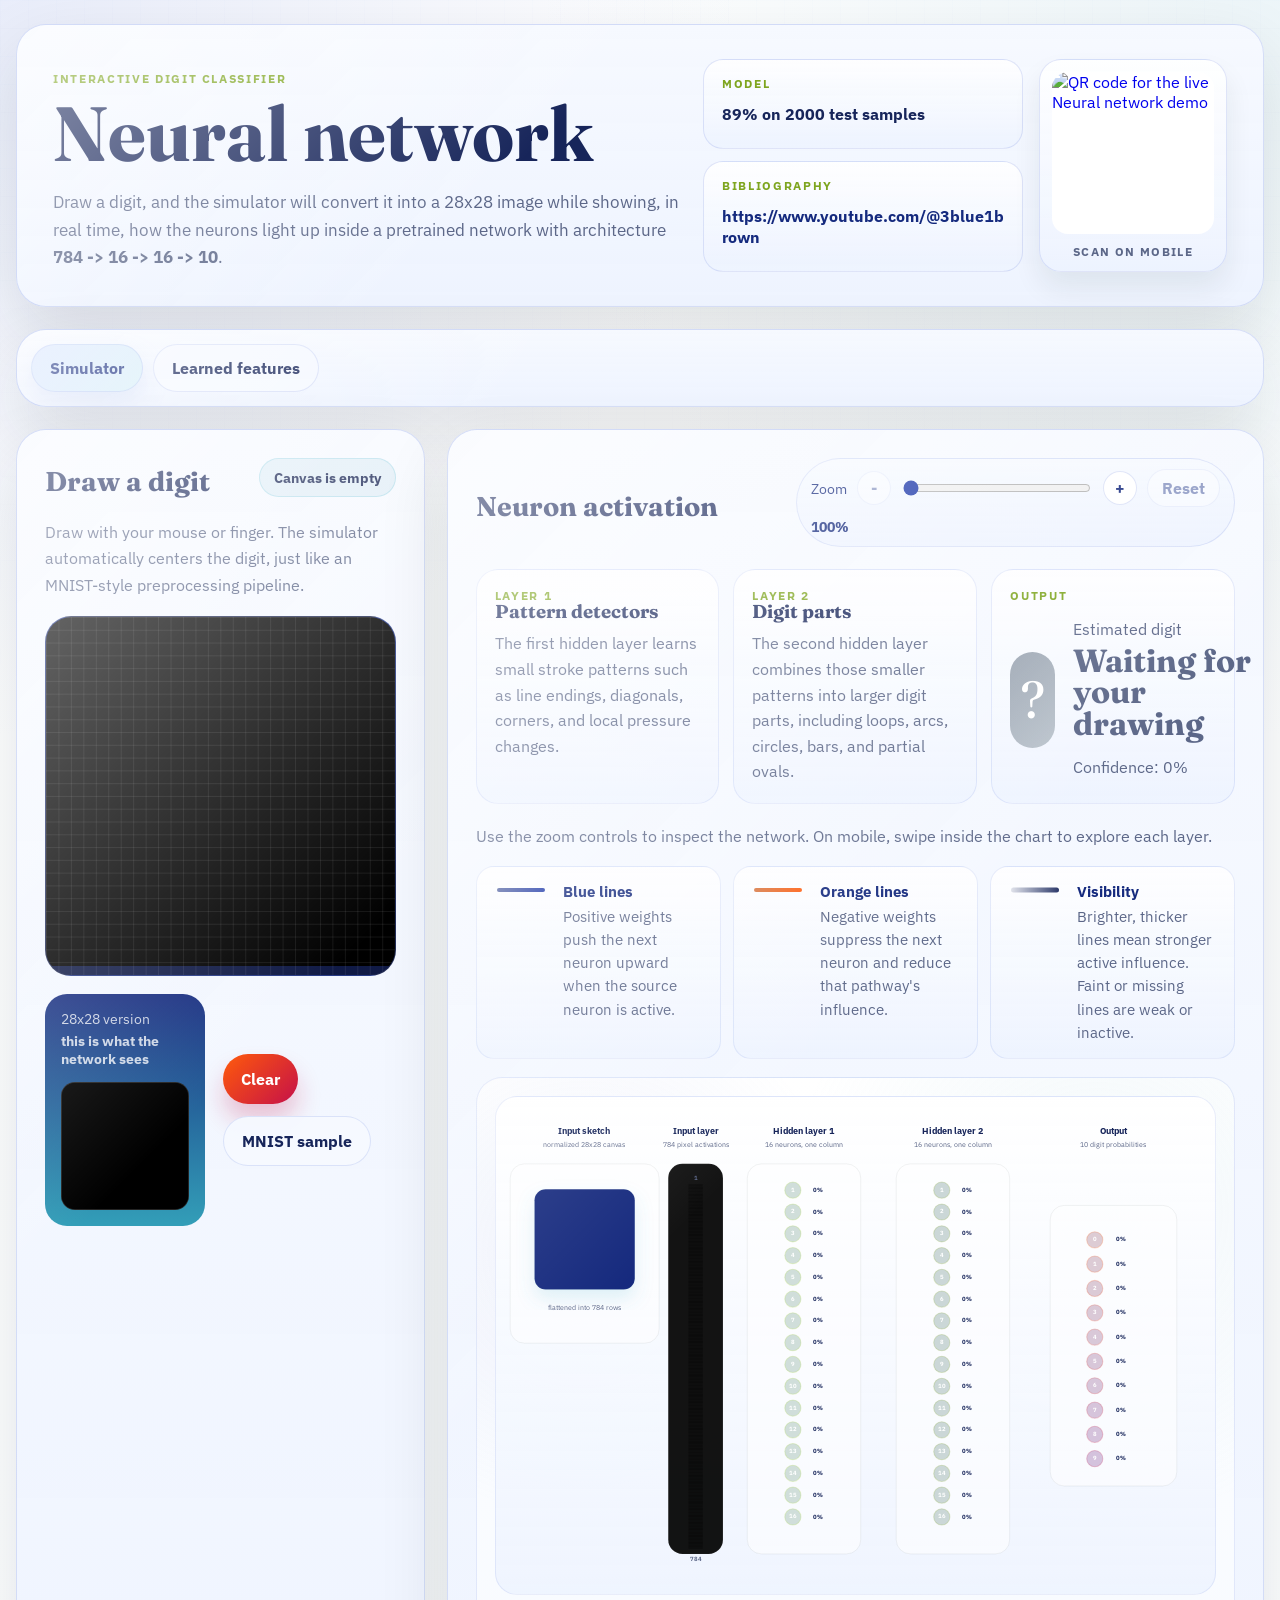
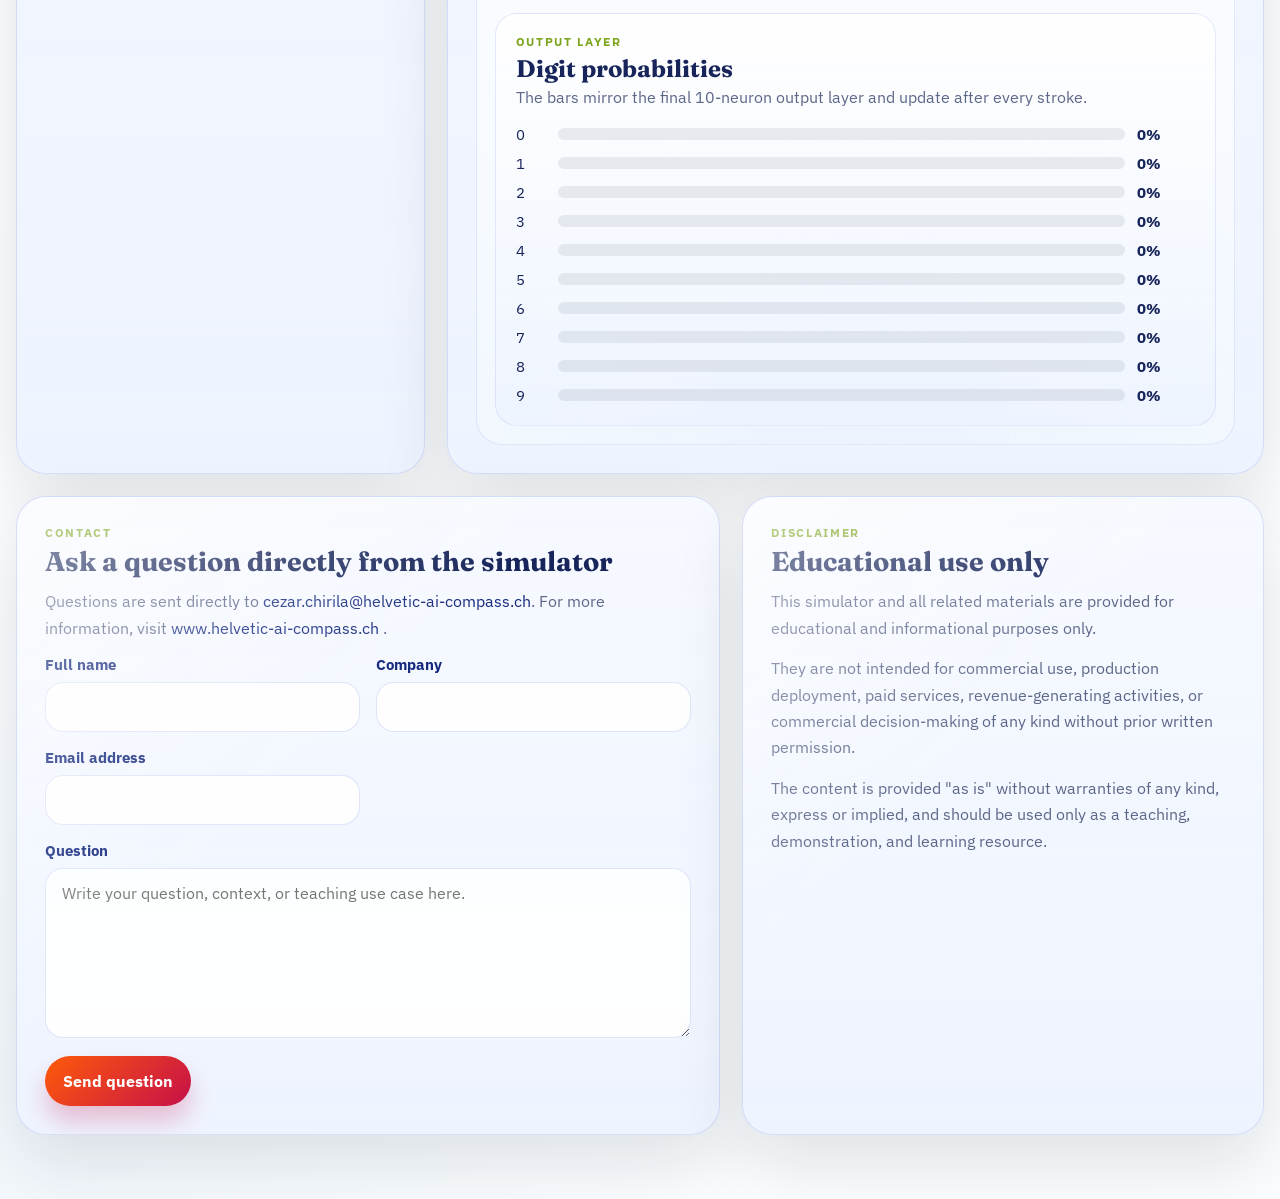
==== index.html @ c45b307b "Add contact form and disclaimer" ====
<!DOCTYPE html>
<html lang="en">
  <head>
    <meta charset="UTF-8" />
    <meta name="viewport" content="width=device-width, initial-scale=1.0" />
    <title>Neural network</title>
    <meta
      name="description"
      content="Interactive simulator for handwritten digit recognition and live neural network activation visualization."
    />
    <script async src="https://www.googletagmanager.com/gtag/js?id=G-RN75RTF8BC"></script>
    <script>
      window.dataLayer = window.dataLayer || [];
      function gtag() {
        dataLayer.push(arguments);
      }
      gtag("js", new Date());
      gtag("config", "G-RN75RTF8BC");
    </script>
    <link rel="preconnect" href="https://fonts.googleapis.com" />
    <link rel="preconnect" href="https://fonts.gstatic.com" crossorigin />
    <link
      href="https://fonts.googleapis.com/css2?family=Fraunces:opsz,wght@9..144,700&family=IBM+Plex+Sans:wght@400;500;600;700&display=swap"
      rel="stylesheet"
    />
    <link rel="stylesheet" href="./styles.css" />
  </head>
  <body>
    <div class="page-shell">
      <header class="hero card">
        <div class="hero-copy">
          <p class="eyebrow">Interactive digit classifier</p>
          <h1>Neural network</h1>
          <p class="hero-text">
            Draw a digit, and the simulator will convert it into a 28x28 image while showing, in real time, how the
            neurons light up inside a pretrained network with architecture <strong>784 -&gt; 16 -&gt; 16 -&gt; 10</strong>.
          </p>
        </div>
        <div class="hero-side">
          <div class="hero-badges">
            <div class="metric-chip">
              <span class="metric-label">Model</span>
              <strong id="model-accuracy">Loading...</strong>
            </div>
            <div class="metric-chip">
              <span class="metric-label">Bibliography</span>
              <strong>
                <a class="metric-link" href="https://www.youtube.com/@3blue1brown" target="_blank" rel="noreferrer">
                  https://www.youtube.com/@3blue1brown
                </a>
              </strong>
            </div>
          </div>
          <a
            class="hero-qr"
            href="https://cezar-constantin.github.io/neural_network/"
            target="_blank"
            rel="noreferrer"
            aria-label="Open the live demo"
          >
            <img
              src="https://api.qrserver.com/v1/create-qr-code/?size=360x360&data=https%3A%2F%2Fcezar-constantin.github.io%2Fneural_network%2F"
              alt="QR code for the live Neural network demo"
            />
            <span>Scan on mobile</span>
          </a>
        </div>
      </header>

      <section class="tabs card" aria-label="Content tabs">
        <div class="tab-list" role="tablist">
          <button
            class="tab-button is-active"
            id="tab-button-experience"
            type="button"
            role="tab"
            aria-selected="true"
            aria-controls="tab-panel-experience"
            data-tab-target="experience"
          >
            Simulator
          </button>
          <button
            class="tab-button"
            id="tab-button-features"
            type="button"
            role="tab"
            aria-selected="false"
            aria-controls="tab-panel-features"
            data-tab-target="features"
          >
            Learned features
          </button>
        </div>
      </section>

      <section
        class="tab-panel is-active"
        id="tab-panel-experience"
        role="tabpanel"
        aria-labelledby="tab-button-experience"
        data-tab-panel="experience"
      >
        <main class="dashboard">
          <section class="card draw-panel">
            <div class="section-heading">
              <h2>Draw a digit</h2>
              <span class="status-pill" id="input-status">Live prediction</span>
            </div>

            <p class="helper-copy">
              Draw with your mouse or finger. The simulator automatically centers the digit, just like an MNIST-style
              preprocessing pipeline.
            </p>

            <div class="draw-stage">
              <div class="canvas-frame">
                <canvas id="draw-canvas" width="560" height="560" aria-label="Drawing area"></canvas>
                <div class="pixel-grid" aria-hidden="true"></div>
              </div>
              <div class="draw-side">
                <div class="mini-preview">
                  <div class="preview-label">
                    <span>28x28 version</span>
                    <strong>this is what the network sees</strong>
                  </div>
                  <canvas id="normalized-canvas" width="28" height="28" aria-label="Normalized 28x28 input"></canvas>
                </div>
                <div class="controls">
                  <button class="primary-button" id="clear-button" type="button">Clear</button>
                  <button class="secondary-button" id="sample-button" type="button">MNIST sample</button>
                </div>
              </div>
            </div>
          </section>

          <section class="card network-panel">
            <div class="section-heading">
              <h2>Neuron activation</h2>
              <div class="network-toolbar" aria-label="Chart zoom controls">
                <span class="zoom-label">Zoom</span>
                <button class="zoom-button" id="zoom-out-button" type="button" aria-label="Zoom out">-</button>
                <input
                  class="zoom-range"
                  id="zoom-range"
                  type="range"
                  min="100"
                  max="240"
                  step="10"
                  value="100"
                  aria-label="Neuron activation zoom"
                />
                <button class="zoom-button" id="zoom-in-button" type="button" aria-label="Zoom in">+</button>
                <button class="zoom-reset-button" id="zoom-reset-button" type="button">Reset</button>
                <strong class="zoom-value" id="zoom-value">100%</strong>
              </div>
            </div>

            <div class="explain-grid">
              <article class="explain-card">
                <p class="card-kicker">Layer 1</p>
                <h3>Pattern detectors</h3>
                <p>
                  The first hidden layer learns small stroke patterns such as line endings, diagonals, corners, and
                  local pressure changes.
                </p>
              </article>
              <article class="explain-card">
                <p class="card-kicker">Layer 2</p>
                <h3>Digit parts</h3>
                <p>
                  The second hidden layer combines those smaller patterns into larger digit parts, including loops,
                  arcs, circles, bars, and partial ovals.
                </p>
              </article>
              <article class="explain-card output-summary-card empty-state" id="output-summary-card">
                <p class="card-kicker">Output</p>
                <div class="prediction-header">
                  <div class="prediction-digit" id="prediction-digit">?</div>
                  <div class="prediction-copy">
                    <p class="confidence-line">Estimated digit</p>
                    <h3 id="prediction-label">Waiting for your drawing</h3>
                    <p class="confidence-line" id="prediction-confidence">Confidence: 0%</p>
                  </div>
                </div>
              </article>
            </div>

            <p class="network-hint">
              Use the zoom controls to inspect the network. On mobile, swipe inside the chart to explore each layer.
            </p>

            <section class="connection-legend" aria-label="Connection line explanation">
              <article class="connection-legend-item">
                <span class="connection-line-swatch is-positive" aria-hidden="true"></span>
                <div class="connection-legend-copy">
                  <strong>Blue lines</strong>
                  <p>Positive weights push the next neuron upward when the source neuron is active.</p>
                </div>
              </article>
              <article class="connection-legend-item">
                <span class="connection-line-swatch is-negative" aria-hidden="true"></span>
                <div class="connection-legend-copy">
                  <strong>Orange lines</strong>
                  <p>Negative weights suppress the next neuron and reduce that pathway&apos;s influence.</p>
                </div>
              </article>
              <article class="connection-legend-item">
                <span class="connection-line-swatch is-visibility" aria-hidden="true"></span>
                <div class="connection-legend-copy">
                  <strong>Visibility</strong>
                  <p>Brighter, thicker lines mean stronger active influence. Faint or missing lines are weak or inactive.</p>
                </div>
              </article>
            </section>

            <div class="network-shell">
              <div class="network-display">
                <div class="network-visual-frame" id="network-visual-frame">
                  <svg id="network-svg" viewBox="0 0 1420 980" role="img" aria-label="Neural network visualization"></svg>
                </div>
                <section class="visual-output-bars" aria-label="Output probabilities">
                  <p class="card-kicker">Output layer</p>
                  <h3>Digit probabilities</h3>
                  <p class="confidence-line">
                    The bars mirror the final 10-neuron output layer and update after every stroke.
                  </p>
                  <div class="probability-bars" id="probability-bars" aria-live="polite"></div>
                </section>
              </div>
            </div>
          </section>
        </main>
      </section>

      <section
        class="tab-panel"
        id="tab-panel-features"
        role="tabpanel"
        aria-labelledby="tab-button-features"
        data-tab-panel="features"
        hidden
      >
        <section class="card feature-overview">
          <div class="section-heading">
            <div>
              <p class="section-kicker">Feature maps</p>
              <h2>How the colors are defined</h2>
            </div>
          </div>
          <p class="feature-overview-copy">
            Each thumbnail is a weight map. Bright green in Layer 1 and deeper green in Layer 2 indicate strong
            positive weights. Orange indicates strong negative weights. Black regions are close to zero, meaning that
            pixel contributes only weakly to that learned feature.
          </p>
          <div class="legend-grid">
            <div class="legend-item">
              <span class="legend-swatch legend-layer-1"></span>
              <span>Layer 1 positive weights use bright green.</span>
            </div>
            <div class="legend-item">
              <span class="legend-swatch legend-layer-2"></span>
              <span>Layer 2 positive weights use deeper green.</span>
            </div>
            <div class="legend-item">
              <span class="legend-swatch legend-negative"></span>
              <span>Negative weights are shown in orange.</span>
            </div>
            <div class="legend-item">
              <span class="legend-swatch legend-neutral"></span>
              <span>Black areas are near zero and contribute little.</span>
            </div>
          </div>
        </section>

        <section class="feature-sections">
          <section class="card feature-panel">
            <div class="section-heading">
              <div>
                <p class="section-kicker">4. Learned features</p>
                <h2>Layer 1: strokes and patterns</h2>
              </div>
            </div>
            <div class="feature-grid" id="feature-grid-layer-1"></div>
          </section>

          <section class="card feature-panel">
            <div class="section-heading">
              <div>
                <p class="section-kicker">5. Learned features</p>
                <h2>Layer 2: digit parts</h2>
              </div>
            </div>
            <div class="feature-grid" id="feature-grid-layer-2"></div>
          </section>
        </section>
      </section>

      <section class="footer-grid">
        <section class="card contact-panel">
          <div class="section-heading section-heading-compact">
            <div>
              <p class="section-kicker">Contact</p>
              <h2>Ask a question directly from the simulator</h2>
            </div>
          </div>
          <p class="contact-intro">
            Questions are sent directly to
            <a class="metric-link" href="mailto:cezar.chirila@helvetic-ai-compass.ch">cezar.chirila@helvetic-ai-compass.ch</a>.
            For more information, visit
            <a class="metric-link" href="https://www.helvetic-ai-compass.ch/" target="_blank" rel="noreferrer">
              www.helvetic-ai-compass.ch
            </a>.
          </p>
          <form class="contact-form" id="contact-form">
            <div class="form-grid">
              <label class="form-field">
                <span>Full name</span>
                <input class="text-input" id="contact-name" name="Full name" type="text" autocomplete="name" required />
              </label>
              <label class="form-field">
                <span>Company</span>
                <input class="text-input" id="contact-company" name="Company" type="text" autocomplete="organization" />
              </label>
              <label class="form-field">
                <span>Email address</span>
                <input
                  class="text-input"
                  id="contact-email"
                  name="Email address"
                  type="email"
                  autocomplete="email"
                  required
                />
              </label>
              <label class="form-field form-field-wide">
                <span>Question</span>
                <textarea
                  class="text-area"
                  id="contact-question"
                  name="Question"
                  rows="6"
                  placeholder="Write your question, context, or teaching use case here."
                  required
                ></textarea>
              </label>
            </div>
            <input class="visually-hidden-input" type="text" name="_honey" tabindex="-1" autocomplete="off" />
            <div class="contact-actions">
              <button class="primary-button" id="contact-submit-button" type="submit">Send question</button>
              <p class="contact-status" id="contact-status" aria-live="polite"></p>
            </div>
          </form>
        </section>

        <section class="card disclaimer-panel">
          <div class="section-heading section-heading-compact">
            <div>
              <p class="section-kicker">Disclaimer</p>
              <h2>Educational use only</h2>
            </div>
          </div>
          <div class="disclaimer-copy">
            <p>
              This simulator and all related materials are provided for educational and informational purposes only.
            </p>
            <p>
              They are not intended for commercial use, production deployment, paid services, revenue-generating
              activities, or commercial decision-making of any kind without prior written permission.
            </p>
            <p>
              The content is provided &quot;as is&quot; without warranties of any kind, express or implied, and should be
              used only as a teaching, demonstration, and learning resource.
            </p>
          </div>
        </section>
      </section>
    </div>

    <script type="module" src="./app.js"></script>
  </body>
</html>
---- styles.css ----
:root {
  --paper: #ffffff;
  --ink: #17255a;
  --muted: #5c6788;
  --coal: #121f4f;
  --line: rgba(23, 37, 90, 0.12);
  --blue: #1a35a8;
  --blue-deep: #152a7e;
  --cyan: #4fb9d1;
  --cyan-deep: #2f9db7;
  --blue-soft: #edf3ff;
  --blue-soft-2: #f6f9ff;
  --cyan-soft: #eef8fb;
  --card-border: rgba(163, 180, 235, 0.38);
  --lime: #a5d632;
  --lime-deep: #7ea51f;
  --yellow: #ffc84d;
  --yellow-deep: #f2aa00;
  --orange: #ff5a0a;
  --orange-deep: #c94700;
  --magenta: #c51049;
  --magenta-deep: #990f3c;
  --shadow: 0 28px 70px rgba(15, 32, 43, 0.12);
  --radius-xl: 30px;
  --radius-lg: 22px;
  --transition: 180ms ease;
}

* {
  box-sizing: border-box;
}

html {
  color-scheme: light;
}

body {
  margin: 0;
  min-height: 100vh;
  font-family: "IBM Plex Sans", sans-serif;
  color: var(--ink);
  background:
    radial-gradient(circle at top left, rgba(163, 180, 235, 0.24), transparent 24%),
    radial-gradient(circle at top right, rgba(189, 220, 232, 0.28), transparent 24%),
    radial-gradient(circle at bottom left, rgba(215, 231, 247, 0.22), transparent 22%),
    linear-gradient(180deg, #ffffff 0%, #fbfdff 100%);
}

body::before {
  content: "";
  position: fixed;
  inset: 0;
  pointer-events: none;
  background-image:
    linear-gradient(rgba(193, 210, 244, 0.2) 1px, transparent 1px),
    linear-gradient(90deg, rgba(193, 210, 244, 0.2) 1px, transparent 1px);
  background-size: 28px 28px;
  mask-image: linear-gradient(180deg, rgba(0, 0, 0, 0.18), transparent 78%);
}

.page-shell {
  width: min(1560px, calc(100vw - 32px));
  margin: 24px auto 64px;
  display: grid;
  gap: 22px;
}

.card {
  position: relative;
  background: linear-gradient(180deg, rgba(246, 249, 255, 0.98), rgba(237, 243, 255, 0.94));
  border: 1px solid var(--card-border);
  border-radius: var(--radius-xl);
  box-shadow: var(--shadow);
  backdrop-filter: blur(14px);
  overflow: hidden;
}

.card::after {
  content: "";
  position: absolute;
  inset: 0;
  pointer-events: none;
  border-radius: inherit;
  background: linear-gradient(135deg, rgba(255, 255, 255, 0.52), transparent 42%);
}

.hero {
  padding: 34px 36px;
  display: flex;
  gap: 24px;
  justify-content: space-between;
  align-items: flex-end;
}

.hero-copy {
  max-width: 850px;
}

.hero-side {
  display: flex;
  gap: 16px;
  align-items: stretch;
}

.eyebrow,
.section-kicker,
.card-kicker,
.metric-label {
  margin: 0;
  text-transform: uppercase;
  letter-spacing: 0.14em;
  font-size: 0.74rem;
  font-weight: 700;
  color: var(--lime-deep);
}

.hero h1,
.section-heading h2,
.prediction-copy h3,
.explain-card h3 {
  margin: 0;
  font-family: "Fraunces", serif;
  line-height: 0.98;
}

.hero h1 {
  margin-top: 10px;
  font-size: clamp(3.4rem, 6vw, 6.4rem);
}

.hero-text {
  margin: 18px 0 0;
  max-width: 760px;
  font-size: 1.05rem;
  line-height: 1.65;
  color: var(--muted);
}

.hero-badges {
  min-width: 320px;
  display: grid;
  gap: 12px;
}

.hero-qr {
  flex: 0 0 188px;
  width: 188px;
  padding: 12px;
  border-radius: 22px;
  background: linear-gradient(180deg, rgba(255, 255, 255, 0.94), rgba(237, 243, 255, 0.9));
  border: 1px solid rgba(163, 180, 235, 0.34);
  display: grid;
  gap: 10px;
  align-content: start;
  text-decoration: none;
  box-shadow: 0 16px 28px rgba(15, 32, 43, 0.08);
}

.hero-qr img {
  display: block;
  width: 100%;
  aspect-ratio: 1;
  object-fit: contain;
  border-radius: 16px;
  background: white;
}

.hero-qr span {
  text-align: center;
  text-transform: uppercase;
  letter-spacing: 0.12em;
  font-size: 0.72rem;
  font-weight: 700;
  color: var(--muted);
}

.metric-chip {
  padding: 16px 18px;
  border-radius: 20px;
  background: linear-gradient(180deg, rgba(255, 255, 255, 0.9), rgba(237, 243, 255, 0.86));
  border: 1px solid rgba(163, 180, 235, 0.34);
  display: grid;
  gap: 4px;
}

.metric-chip strong {
  font-size: 1.02rem;
}

.metric-link {
  color: var(--blue-deep);
  text-decoration: none;
  overflow-wrap: anywhere;
}

.metric-link:hover {
  text-decoration: underline;
}

.tabs {
  padding: 14px;
}

.tab-list {
  display: flex;
  gap: 10px;
  flex-wrap: wrap;
}

.tab-button {
  display: inline-flex;
  align-items: center;
  justify-content: center;
  appearance: none;
  border: 1px solid rgba(163, 180, 235, 0.34);
  background: rgba(246, 249, 255, 0.92);
  color: var(--ink);
  border-radius: 999px;
  padding: 12px 18px;
  min-height: 48px;
  font: inherit;
  font-weight: 700;
  cursor: pointer;
  transition:
    transform var(--transition),
    border-color var(--transition),
    background var(--transition),
    box-shadow var(--transition);
}

.tab-button:hover {
  transform: translateY(-1px);
}

.tab-button.is-active {
  background: linear-gradient(135deg, #d7e4ff, #d9f0f8);
  color: var(--blue-deep);
  border-color: rgba(163, 180, 235, 0.42);
  box-shadow: 0 12px 24px rgba(163, 180, 235, 0.28);
}

.tab-panel {
  display: grid;
  gap: 22px;
}

.tab-panel[hidden] {
  display: none;
}

.dashboard {
  display: grid;
  grid-template-columns: minmax(340px, 1fr) minmax(0, 2fr);
  gap: 22px;
  align-items: stretch;
}

.draw-panel,
.network-panel,
.feature-panel,
.feature-overview {
  padding: 28px;
}

.draw-panel,
.network-panel {
  display: flex;
  flex-direction: column;
  height: 100%;
}

.section-heading {
  display: flex;
  justify-content: space-between;
  align-items: center;
  gap: 16px;
  margin-bottom: 22px;
}

.section-heading h2 {
  margin-top: 8px;
  font-size: clamp(1.7rem, 2vw, 2.4rem);
}

.status-pill {
  padding: 9px 14px;
  border-radius: 999px;
  font-size: 0.9rem;
  font-weight: 700;
  color: var(--coal);
  background: rgba(189, 220, 232, 0.36);
  border: 1px solid rgba(79, 185, 209, 0.28);
}

.helper-copy {
  margin: 0 0 18px;
  color: var(--muted);
  line-height: 1.65;
}

.draw-stage {
  display: grid;
  gap: 18px;
  flex: 1;
  align-content: start;
}

.canvas-frame {
  position: relative;
  border-radius: 26px;
  overflow: hidden;
  background: linear-gradient(180deg, var(--blue-deep) 0%, #101a45 100%);
  min-height: 360px;
  border: 1px solid rgba(255, 255, 255, 0.08);
}

#draw-canvas {
  display: block;
  width: 100%;
  height: auto;
  aspect-ratio: 1;
  touch-action: none;
  cursor: crosshair;
}

.pixel-grid {
  position: absolute;
  inset: 0;
  pointer-events: none;
  background-image:
    linear-gradient(rgba(255, 255, 255, 0.08) 1px, transparent 1px),
    linear-gradient(90deg, rgba(255, 255, 255, 0.08) 1px, transparent 1px);
  background-size: calc(100% / 28) calc(100% / 28);
  mix-blend-mode: screen;
}

.draw-side {
  display: grid;
  grid-template-columns: minmax(120px, 160px) 1fr;
  gap: 18px;
  align-items: center;
}

.mini-preview {
  padding: 16px;
  border-radius: 22px;
  background: linear-gradient(180deg, rgba(21, 42, 126, 0.98), rgba(47, 157, 183, 0.98));
  color: white;
  display: grid;
  gap: 14px;
}

.preview-label {
  display: grid;
  gap: 4px;
  font-size: 0.88rem;
  color: rgba(255, 255, 255, 0.78);
}

#normalized-canvas {
  width: 100%;
  image-rendering: pixelated;
  border-radius: 14px;
  background: black;
  border: 1px solid rgba(255, 255, 255, 0.14);
}

.controls {
  display: flex;
  gap: 12px;
  flex-wrap: wrap;
}

.primary-button,
.secondary-button {
  display: inline-flex;
  align-items: center;
  justify-content: center;
  appearance: none;
  border: none;
  border-radius: 999px;
  padding: 13px 18px;
  min-height: 50px;
  font: inherit;
  font-weight: 700;
  cursor: pointer;
  transition:
    transform var(--transition),
    box-shadow var(--transition),
    background var(--transition);
}

.primary-button {
  color: white;
  background: linear-gradient(135deg, var(--orange), var(--magenta));
  box-shadow: 0 16px 24px rgba(197, 16, 73, 0.24);
}

.secondary-button {
  color: var(--ink);
  background: rgba(246, 249, 255, 0.96);
  border: 1px solid rgba(163, 180, 235, 0.32);
}

.primary-button:hover,
.secondary-button:hover {
  transform: translateY(-1px);
}

.primary-button:disabled,
.secondary-button:disabled {
  cursor: not-allowed;
  opacity: 0.56;
  transform: none;
  box-shadow: none;
}

.prediction-header {
  display: flex;
  gap: 18px;
  align-items: center;
  margin-bottom: 22px;
}

.prediction-digit {
  width: 96px;
  height: 96px;
  border-radius: 28px;
  display: grid;
  place-items: center;
  font-family: "Fraunces", serif;
  font-size: 3.2rem;
  color: white;
  background: linear-gradient(135deg, var(--magenta), var(--orange));
  box-shadow: 0 20px 30px rgba(197, 16, 73, 0.22);
}

.prediction-copy {
  display: grid;
  gap: 6px;
}

.prediction-copy h3 {
  font-size: 2rem;
}

.confidence-line {
  margin: 0;
  color: var(--muted);
}

.probability-bars {
  display: grid;
  gap: 10px;
}

.probability-row {
  display: grid;
  grid-template-columns: 30px 1fr 58px;
  gap: 12px;
  align-items: center;
}

.probability-row span,
.probability-row strong {
  font-size: 0.94rem;
}

.bar-track {
  height: 12px;
  border-radius: 999px;
  background: rgba(23, 34, 43, 0.08);
  overflow: hidden;
}

.bar-fill {
  height: 100%;
  width: 0%;
  border-radius: inherit;
  background: linear-gradient(90deg, var(--orange), var(--magenta));
  transition: width 220ms ease;
}

.network-shell {
  flex: 1;
  min-height: 0;
  padding: 18px;
  border-radius: 26px;
  overflow: auto;
  overscroll-behavior: contain;
  -webkit-overflow-scrolling: touch;
  border: 1px solid rgba(163, 180, 235, 0.28);
  background:
    radial-gradient(circle at 14% 18%, rgba(163, 180, 235, 0.18), transparent 26%),
    radial-gradient(circle at 82% 14%, rgba(189, 220, 232, 0.2), transparent 30%),
    radial-gradient(circle at 50% 100%, rgba(215, 231, 247, 0.26), transparent 42%),
    linear-gradient(180deg, rgba(255, 255, 255, 0.99), rgba(243, 248, 255, 0.99));
}

.network-display {
  display: grid;
  gap: 18px;
}

.network-hint {
  margin: 0 0 16px;
  color: var(--muted);
  line-height: 1.6;
}

.connection-legend {
  margin: 0 0 18px;
  display: grid;
  grid-template-columns: repeat(auto-fit, minmax(220px, 1fr));
  gap: 12px;
}

.connection-legend-item {
  display: flex;
  gap: 14px;
  align-items: flex-start;
  padding: 14px 16px;
  border-radius: 18px;
  background: linear-gradient(180deg, rgba(255, 255, 255, 0.92), rgba(237, 243, 255, 0.86));
  border: 1px solid rgba(163, 180, 235, 0.26);
}

.connection-line-swatch {
  position: relative;
  width: 56px;
  height: 18px;
  flex: 0 0 auto;
}

.connection-line-swatch::before {
  content: "";
  position: absolute;
  left: 4px;
  right: 4px;
  top: 50%;
  transform: translateY(-50%);
  border-radius: 999px;
}

.connection-line-swatch.is-positive::before {
  height: 4px;
  background: linear-gradient(90deg, rgba(21, 42, 126, 0.7), rgba(26, 53, 168, 0.98));
}

.connection-line-swatch.is-negative::before {
  height: 4px;
  background: linear-gradient(90deg, rgba(201, 71, 0, 0.72), rgba(255, 90, 10, 0.96));
}

.connection-line-swatch.is-visibility::before {
  height: 5px;
  background: linear-gradient(90deg, rgba(23, 37, 90, 0.12), rgba(23, 37, 90, 0.9));
}

.connection-legend-copy strong {
  display: block;
  color: var(--blue-deep);
  font-size: 0.95rem;
}

.connection-legend-copy p {
  margin: 4px 0 0;
  color: var(--muted);
  font-size: 0.94rem;
  line-height: 1.55;
}

.network-toolbar {
  display: flex;
  align-items: center;
  gap: 10px;
  flex-wrap: wrap;
  padding: 10px 14px;
  border-radius: 999px;
  background: linear-gradient(180deg, rgba(246, 249, 255, 0.94), rgba(237, 243, 255, 0.9));
  border: 1px solid rgba(163, 180, 235, 0.34);
}

.zoom-label,
.zoom-value {
  font-size: 0.9rem;
  color: var(--blue-deep);
}

.zoom-range {
  width: 140px;
  flex: 1 1 180px;
  min-width: 120px;
  accent-color: var(--blue);
}

.zoom-button,
.zoom-reset-button {
  appearance: none;
  border: 1px solid rgba(163, 180, 235, 0.38);
  background: rgba(255, 255, 255, 0.94);
  color: var(--blue-deep);
  border-radius: 999px;
  font: inherit;
  font-weight: 700;
  cursor: pointer;
  transition:
    transform var(--transition),
    background var(--transition),
    border-color var(--transition);
}

.zoom-button {
  width: 34px;
  height: 34px;
  padding: 0;
  display: grid;
  place-items: center;
}

.zoom-reset-button {
  padding: 8px 14px;
}

.zoom-button:hover,
.zoom-reset-button:hover {
  transform: translateY(-1px);
  background: white;
}

.zoom-button:disabled,
.zoom-reset-button:disabled {
  cursor: not-allowed;
  opacity: 0.45;
  transform: none;
}

.network-visual-frame {
  width: 100%;
  border-radius: 22px;
  overflow: hidden;
  background: linear-gradient(180deg, rgba(255, 255, 255, 0.96), rgba(237, 243, 255, 0.86));
  border: 1px solid rgba(163, 180, 235, 0.24);
  transition: width 180ms ease;
}

#network-svg {
  width: 100%;
  display: block;
}

.explain-grid {
  margin: 0 0 20px;
  display: grid;
  gap: 14px;
  grid-template-columns: repeat(auto-fit, minmax(220px, 1fr));
}

.explain-card {
  padding: 18px;
  border-radius: 22px;
  background: linear-gradient(180deg, rgba(255, 255, 255, 0.9), rgba(237, 243, 255, 0.84));
  border: 1px solid rgba(163, 180, 235, 0.28);
}

.explain-card p:last-child {
  margin: 10px 0 0;
  color: var(--muted);
  line-height: 1.6;
}

.output-summary-card {
  display: grid;
  gap: 16px;
  align-content: start;
}

.output-summary-card .prediction-header {
  margin: 0;
}

.visual-output-bars {
  padding: 20px;
  border-radius: 22px;
  background: linear-gradient(180deg, rgba(255, 255, 255, 0.92), rgba(237, 243, 255, 0.88));
  border: 1px solid rgba(163, 180, 235, 0.28);
}

.visual-output-bars h3 {
  margin: 8px 0 6px;
  font-family: "Fraunces", serif;
  font-size: 1.5rem;
  line-height: 1;
}

.visual-output-bars .confidence-line {
  margin-bottom: 18px;
}

.feature-overview-copy {
  margin: -6px 0 18px;
  max-width: 960px;
  color: var(--muted);
  line-height: 1.65;
}

.legend-grid {
  display: grid;
  grid-template-columns: repeat(2, minmax(0, 1fr));
  gap: 12px;
}

.legend-item {
  display: flex;
  gap: 12px;
  align-items: center;
  padding: 14px 16px;
  border-radius: 18px;
  background: linear-gradient(180deg, rgba(255, 255, 255, 0.92), rgba(237, 243, 255, 0.86));
  border: 1px solid rgba(163, 180, 235, 0.26);
}

.legend-swatch {
  width: 34px;
  height: 16px;
  border-radius: 999px;
  flex: 0 0 auto;
}

.legend-layer-1 {
  background: linear-gradient(90deg, var(--lime-deep), var(--lime));
}

.legend-layer-2 {
  background: linear-gradient(90deg, #5f7c18, var(--lime-deep));
}

.legend-negative {
  background: linear-gradient(90deg, var(--orange-deep), var(--orange));
}

.legend-neutral {
  background: linear-gradient(90deg, #000000, #202020);
}

.feature-sections {
  display: grid;
  grid-template-columns: 1fr 1fr;
  gap: 22px;
}

.footer-grid {
  display: grid;
  grid-template-columns: minmax(0, 1.35fr) minmax(0, 1fr);
  gap: 22px;
}

.contact-panel,
.disclaimer-panel {
  padding: 28px;
}

.section-heading-compact {
  margin-bottom: 14px;
}

.contact-intro,
.disclaimer-copy p {
  margin: 0 0 14px;
  color: var(--muted);
  line-height: 1.65;
}

.contact-form {
  display: grid;
  gap: 18px;
}

.form-grid {
  display: grid;
  grid-template-columns: repeat(2, minmax(0, 1fr));
  gap: 16px;
}

.form-field {
  display: grid;
  gap: 8px;
}

.form-field span {
  font-size: 0.92rem;
  font-weight: 700;
  color: var(--blue-deep);
}

.form-field-wide {
  grid-column: 1 / -1;
}

.text-input,
.text-area {
  width: 100%;
  border: 1px solid rgba(163, 180, 235, 0.34);
  background: rgba(255, 255, 255, 0.92);
  color: var(--ink);
  border-radius: 18px;
  padding: 14px 16px;
  font: inherit;
  transition:
    border-color var(--transition),
    box-shadow var(--transition),
    background var(--transition);
}

.text-input:focus,
.text-area:focus {
  outline: none;
  border-color: rgba(26, 53, 168, 0.48);
  box-shadow: 0 0 0 4px rgba(79, 185, 209, 0.12);
  background: white;
}

.text-area {
  min-height: 170px;
  resize: vertical;
}

.visually-hidden-input {
  position: absolute;
  width: 1px;
  height: 1px;
  padding: 0;
  margin: -1px;
  overflow: hidden;
  clip: rect(0, 0, 0, 0);
  white-space: nowrap;
  border: 0;
}

.contact-actions {
  display: flex;
  align-items: center;
  gap: 14px;
  flex-wrap: wrap;
}

.contact-status {
  margin: 0;
  min-height: 24px;
  color: var(--muted);
}

.contact-status.is-success {
  color: var(--blue-deep);
}

.contact-status.is-error {
  color: var(--orange-deep);
}

.disclaimer-copy p:last-child {
  margin-bottom: 0;
}

.feature-grid {
  display: grid;
  grid-template-columns: repeat(4, minmax(0, 1fr));
  gap: 14px;
}

.feature-card {
  --activation: 0;
  padding: 14px;
  border-radius: 22px;
  background: linear-gradient(180deg, rgba(255, 255, 255, 0.92), rgba(237, 243, 255, 0.88));
  border: 1px solid rgba(163, 180, 235, 0.26);
  display: grid;
  gap: 12px;
  transition:
    transform 180ms ease,
    box-shadow 180ms ease,
    border-color 180ms ease;
  box-shadow:
    0 8px 22px rgba(13, 26, 33, 0.06),
    0 0 calc(22px + var(--activation) * 22px) rgba(165, 214, 50, calc(0.12 + var(--activation) * 0.16));
  transform: translateY(calc(var(--activation) * -3px));
}

.feature-card.is-layer-2 {
  box-shadow:
    0 8px 22px rgba(13, 26, 33, 0.06),
    0 0 calc(22px + var(--activation) * 22px) rgba(126, 165, 31, calc(0.12 + var(--activation) * 0.16));
}

.feature-card canvas {
  width: 100%;
  aspect-ratio: 1;
  image-rendering: pixelated;
  border-radius: 16px;
  background: rgba(10, 10, 10, 0.98);
}

.feature-card-header {
  display: flex;
  justify-content: space-between;
  align-items: center;
  gap: 12px;
}

.feature-card-title {
  font-weight: 700;
}

.feature-card-value {
  color: var(--muted);
  font-size: 0.88rem;
}

.network-label {
  font-size: 18px;
  font-weight: 700;
  fill: var(--ink);
}

.network-subtitle {
  font-size: 14px;
  fill: var(--muted);
}

.network-index-label {
  font-family: "IBM Plex Sans", sans-serif;
  font-size: 12px;
  font-weight: 700;
  fill: var(--muted);
}

.network-node-text {
  font-family: "IBM Plex Sans", sans-serif;
  font-size: 11px;
  font-weight: 700;
  fill: white;
  text-anchor: middle;
  dominant-baseline: middle;
  pointer-events: none;
}

.network-node-value {
  font-family: "IBM Plex Sans", sans-serif;
  font-size: 12px;
  font-weight: 700;
  fill: var(--ink);
  text-anchor: start;
  dominant-baseline: middle;
}

.network-node-circle,
.network-input-frame,
.network-layer-card,
.network-input-bar {
  transition:
    fill 180ms ease,
    stroke 180ms ease,
    opacity 180ms ease;
}

.network-edge {
  fill: none;
  stroke-linecap: round;
  transition:
    stroke 160ms ease,
    stroke-width 160ms ease,
    opacity 160ms ease;
}

.empty-state .prediction-digit {
  background: linear-gradient(135deg, #9aa4b1, #bbc4cd);
  box-shadow: none;
}

.empty-state #prediction-label,
.empty-state #prediction-confidence {
  color: var(--muted);
}

@media (max-width: 1260px) {
  .dashboard {
    grid-template-columns: 1fr;
  }

  .feature-sections {
    grid-template-columns: 1fr;
  }

  .footer-grid {
    grid-template-columns: 1fr;
  }
}

@media (max-width: 860px) {
  .page-shell {
    width: min(100vw - 20px, 100%);
    margin: 12px auto 36px;
    gap: 16px;
  }

  body::before {
    opacity: 0.45;
  }

  .card {
    box-shadow: 0 16px 34px rgba(15, 32, 43, 0.08);
    backdrop-filter: none;
  }

  .hero,
  .draw-panel,
  .network-panel,
  .feature-panel,
  .feature-overview {
    padding: 22px;
  }

  .hero {
    flex-direction: column;
    align-items: stretch;
  }

  .hero-side {
    width: 100%;
    justify-content: space-between;
  }

  .hero-text {
    font-size: 1rem;
    line-height: 1.55;
  }

  .hero-badges {
    min-width: 0;
    grid-template-columns: 1fr;
  }

  .hero-qr {
    flex-basis: 168px;
    width: 168px;
  }

  .tabs {
    padding: 10px;
  }

  .tab-list {
    display: grid;
    grid-template-columns: repeat(2, minmax(0, 1fr));
  }

  .tab-button {
    width: 100%;
    justify-content: center;
  }

  .section-heading {
    align-items: flex-start;
    flex-direction: column;
    margin-bottom: 18px;
  }

  .status-pill {
    width: fit-content;
  }

  .draw-side {
    grid-template-columns: 1fr;
    align-items: stretch;
  }

  .mini-preview {
    grid-template-columns: 92px 1fr;
    align-items: center;
  }

  #normalized-canvas {
    width: 92px;
    justify-self: start;
  }

  .controls {
    display: grid;
    grid-template-columns: repeat(2, minmax(0, 1fr));
  }

  .primary-button,
  .secondary-button {
    width: 100%;
    justify-content: center;
  }

  .feature-grid,
  .legend-grid {
    grid-template-columns: repeat(2, minmax(0, 1fr));
  }

  .form-grid {
    grid-template-columns: 1fr;
  }

  .explain-grid {
    grid-template-columns: 1fr;
  }

  .prediction-header {
    align-items: flex-start;
  }

  .network-toolbar {
    width: 100%;
    justify-content: flex-start;
  }

  .network-hint {
    margin-bottom: 14px;
    font-size: 0.95rem;
  }

  .connection-legend {
    grid-template-columns: 1fr;
  }

  .network-shell {
    padding: 14px;
  }

  .visual-output-bars {
    order: -1;
  }
}

@media (max-width: 540px) {
  body::before {
    display: none;
  }

  .hero h1 {
    font-size: 2.75rem;
  }

  .hero-text {
    font-size: 0.96rem;
  }

  .hero-side {
    flex-direction: column;
    align-items: flex-start;
  }

  .hero,
  .draw-panel,
  .network-panel,
  .feature-panel,
  .feature-overview {
    padding: 18px;
  }

  .tab-list {
    grid-template-columns: 1fr;
  }

  .hero-qr {
    width: min(180px, 100%);
    padding: 10px;
  }

  .feature-grid,
  .legend-grid {
    grid-template-columns: 1fr;
  }

  .contact-panel,
  .disclaimer-panel {
    padding: 18px;
  }

  .mini-preview {
    grid-template-columns: 1fr;
  }

  #normalized-canvas {
    width: 100%;
    max-width: 120px;
  }

  .controls {
    grid-template-columns: 1fr;
  }

  .prediction-header {
    flex-direction: column;
    gap: 14px;
  }

  .prediction-digit {
    width: 78px;
    height: 78px;
    border-radius: 22px;
    font-size: 2.5rem;
  }

  .prediction-copy h3 {
    font-size: 1.45rem;
    line-height: 1.06;
  }

  .network-shell {
    padding: 12px;
  }

  .network-toolbar {
    gap: 8px;
    padding: 10px 12px;
  }

  .probability-row {
    grid-template-columns: 24px 1fr 50px;
    gap: 8px;
  }

  .zoom-range {
    width: 100%;
    min-width: 160px;
  }
}
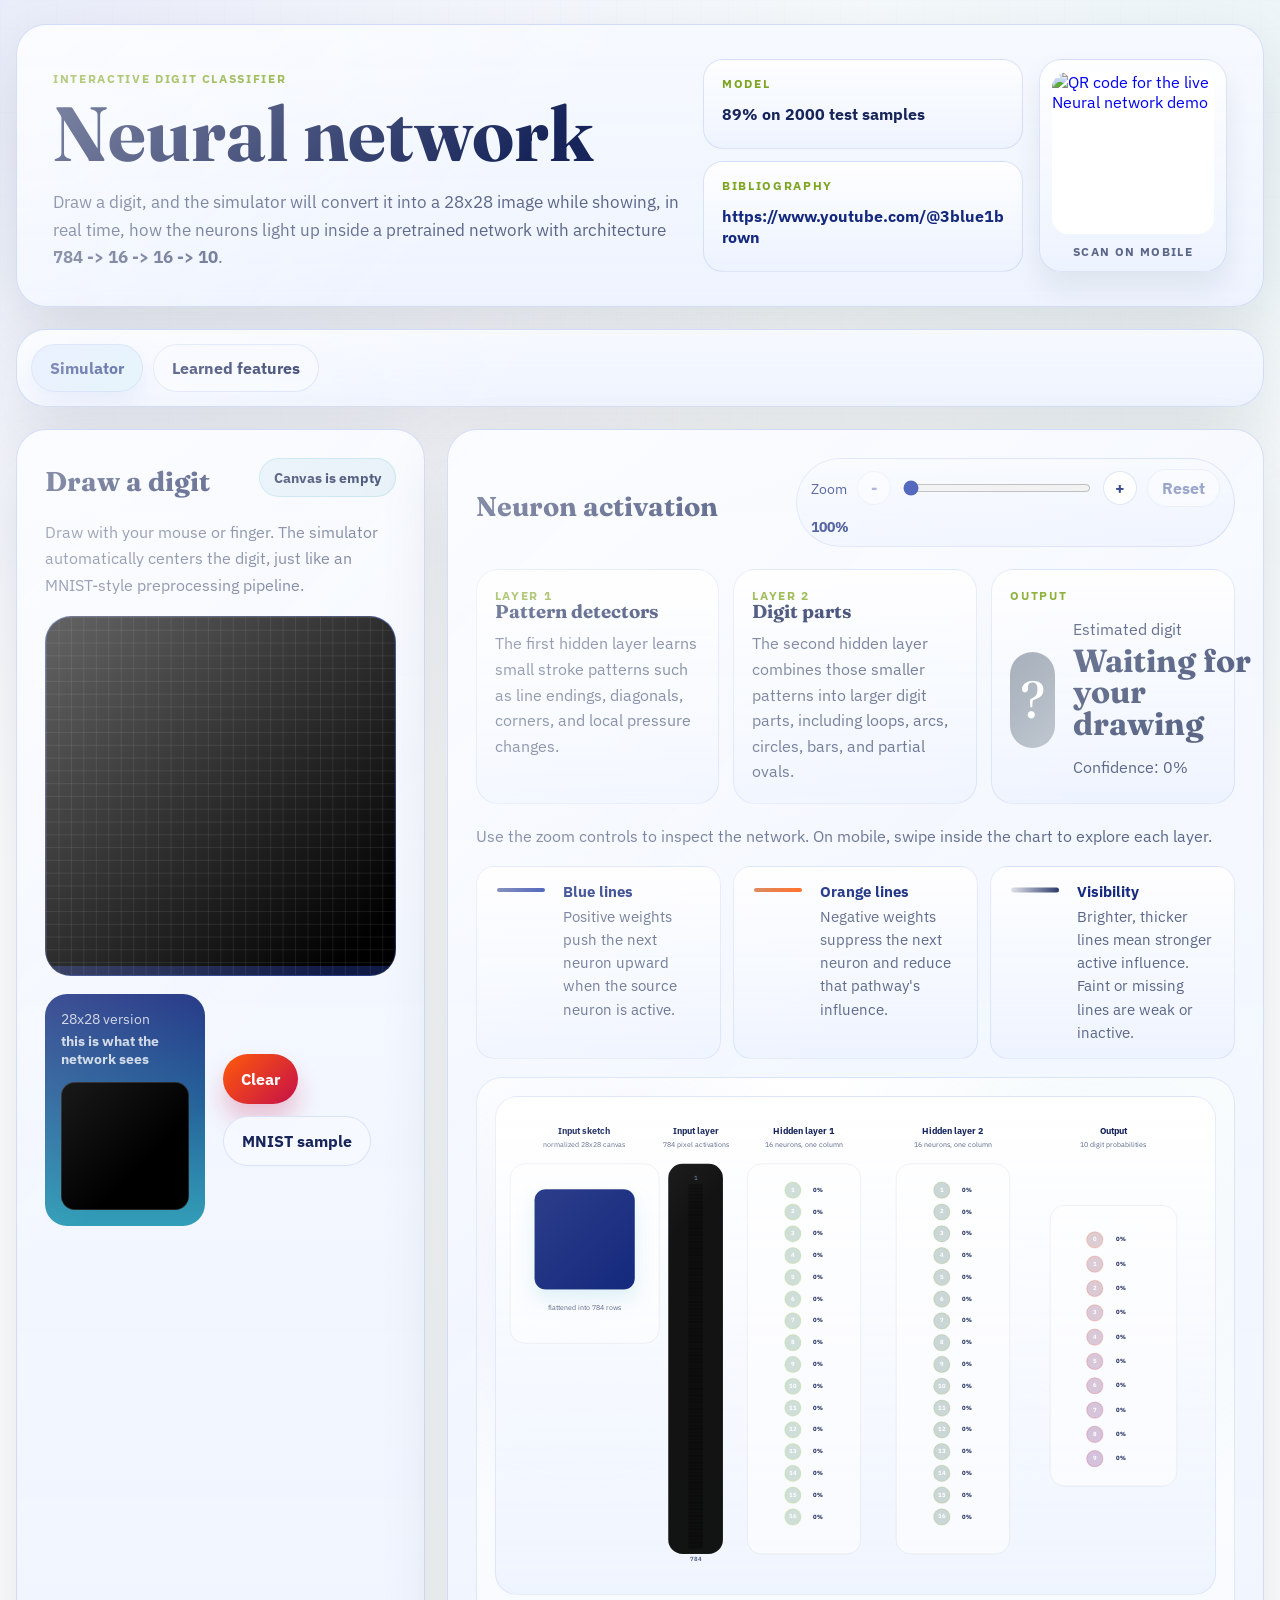
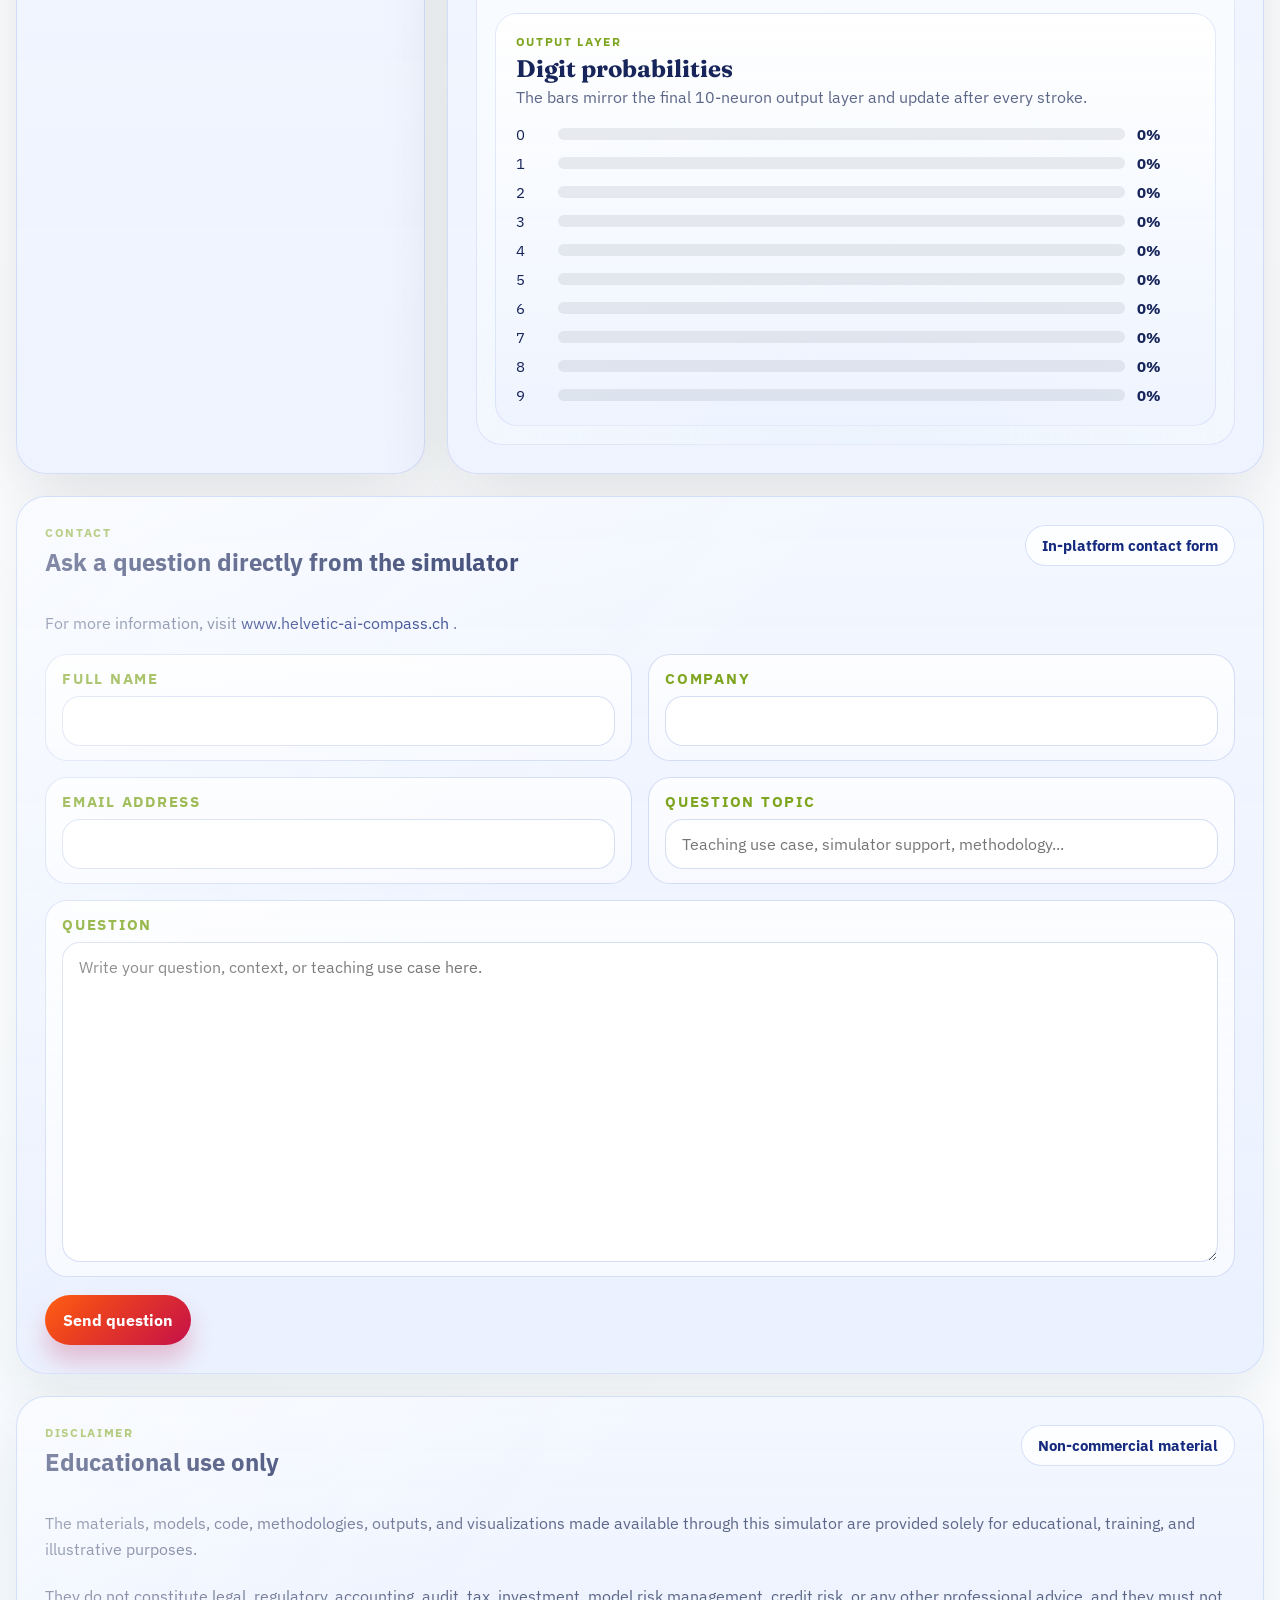
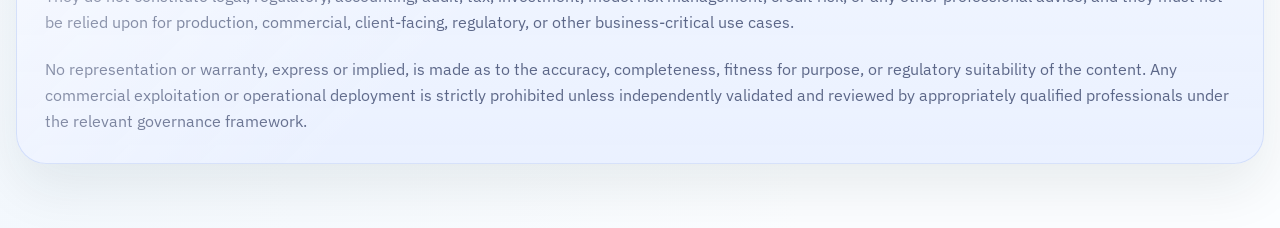
==== commit 804b98a4: "Restyle contact and disclaimer" ====
--- a/index.html
+++ b/index.html
@@ -298,15 +298,14 @@
 
       <section class="footer-grid">
         <section class="card contact-panel">
-          <div class="section-heading section-heading-compact">
-            <div>
+          <div class="contact-header">
+            <div class="contact-header-copy">
               <p class="section-kicker">Contact</p>
               <h2>Ask a question directly from the simulator</h2>
             </div>
+            <span class="contact-badge">In-platform contact form</span>
           </div>
           <p class="contact-intro">
-            Questions are sent directly to
-            <a class="metric-link" href="mailto:cezar.chirila@helvetic-ai-compass.ch">cezar.chirila@helvetic-ai-compass.ch</a>.
             For more information, visit
             <a class="metric-link" href="https://www.helvetic-ai-compass.ch/" target="_blank" rel="noreferrer">
               www.helvetic-ai-compass.ch
@@ -314,16 +313,16 @@
           </p>
           <form class="contact-form" id="contact-form">
             <div class="form-grid">
-              <label class="form-field">
-                <span>Full name</span>
+              <label class="form-card">
+                <span class="form-label">Full name</span>
                 <input class="text-input" id="contact-name" name="Full name" type="text" autocomplete="name" required />
               </label>
-              <label class="form-field">
-                <span>Company</span>
+              <label class="form-card">
+                <span class="form-label">Company</span>
                 <input class="text-input" id="contact-company" name="Company" type="text" autocomplete="organization" />
               </label>
-              <label class="form-field">
-                <span>Email address</span>
+              <label class="form-card">
+                <span class="form-label">Email address</span>
                 <input
                   class="text-input"
                   id="contact-email"
@@ -333,8 +332,18 @@
                   required
                 />
               </label>
-              <label class="form-field form-field-wide">
-                <span>Question</span>
+              <label class="form-card">
+                <span class="form-label">Question topic</span>
+                <input
+                  class="text-input"
+                  id="contact-topic"
+                  name="Question topic"
+                  type="text"
+                  placeholder="Teaching use case, simulator support, methodology..."
+                />
+              </label>
+              <label class="form-card form-card-wide">
+                <span class="form-label">Question</span>
                 <textarea
                   class="text-area"
                   id="contact-question"
@@ -354,23 +363,28 @@
         </section>
 
         <section class="card disclaimer-panel">
-          <div class="section-heading section-heading-compact">
-            <div>
+          <div class="contact-header">
+            <div class="contact-header-copy">
               <p class="section-kicker">Disclaimer</p>
               <h2>Educational use only</h2>
             </div>
+            <span class="contact-badge">Non-commercial material</span>
           </div>
           <div class="disclaimer-copy">
             <p>
-              This simulator and all related materials are provided for educational and informational purposes only.
+              The materials, models, code, methodologies, outputs, and visualizations made available through this
+              simulator are provided solely for educational, training, and illustrative purposes.
             </p>
             <p>
-              They are not intended for commercial use, production deployment, paid services, revenue-generating
-              activities, or commercial decision-making of any kind without prior written permission.
+              They do not constitute legal, regulatory, accounting, audit, tax, investment, model risk management,
+              credit risk, or any other professional advice, and they must not be relied upon for production,
+              commercial, client-facing, regulatory, or other business-critical use cases.
             </p>
             <p>
-              The content is provided &quot;as is&quot; without warranties of any kind, express or implied, and should be
-              used only as a teaching, demonstration, and learning resource.
+              No representation or warranty, express or implied, is made as to the accuracy, completeness, fitness for
+              purpose, or regulatory suitability of the content. Any commercial exploitation or operational deployment
+              is strictly prohibited unless independently validated and reviewed by appropriately qualified professionals
+              under the relevant governance framework.
             </p>
           </div>
         </section>
--- a/styles.css
+++ b/styles.css
@@ -751,22 +751,44 @@
 
 .footer-grid {
   display: grid;
-  grid-template-columns: minmax(0, 1.35fr) minmax(0, 1fr);
+  grid-template-columns: 1fr;
   gap: 22px;
 }
 
 .contact-panel,
 .disclaimer-panel {
   padding: 28px;
-}
-
-.section-heading-compact {
-  margin-bottom: 14px;
+  background: linear-gradient(180deg, rgba(243, 247, 255, 0.98), rgba(233, 240, 255, 0.94));
+  border-color: rgba(188, 205, 245, 0.52);
+  box-shadow: 0 24px 54px rgba(15, 32, 43, 0.08);
+}
+
+.contact-header {
+  display: flex;
+  align-items: flex-start;
+  justify-content: space-between;
+  gap: 18px;
+  margin-bottom: 12px;
+}
+
+.contact-header-copy h2 {
+  margin-top: 6px;
+}
+
+.contact-badge {
+  flex: 0 0 auto;
+  padding: 10px 16px;
+  border-radius: 999px;
+  border: 1px solid rgba(188, 205, 245, 0.6);
+  background: rgba(255, 255, 255, 0.82);
+  color: var(--blue-deep);
+  font-size: 0.92rem;
+  font-weight: 700;
 }
 
 .contact-intro,
 .disclaimer-copy p {
-  margin: 0 0 14px;
+  margin: 0 0 18px;
   color: var(--muted);
   line-height: 1.65;
 }
@@ -782,26 +804,32 @@
   gap: 16px;
 }
 
-.form-field {
+.form-card {
   display: grid;
   gap: 8px;
-}
-
-.form-field span {
+  padding: 14px 16px;
+  border-radius: 22px;
+  background: linear-gradient(180deg, rgba(255, 255, 255, 0.82), rgba(248, 250, 255, 0.9));
+  border: 1px solid rgba(205, 216, 243, 0.86);
+}
+
+.form-label {
   font-size: 0.92rem;
   font-weight: 700;
-  color: var(--blue-deep);
-}
-
-.form-field-wide {
+  text-transform: uppercase;
+  letter-spacing: 0.12em;
+  color: var(--lime-deep);
+}
+
+.form-card-wide {
   grid-column: 1 / -1;
 }
 
 .text-input,
 .text-area {
   width: 100%;
-  border: 1px solid rgba(163, 180, 235, 0.34);
-  background: rgba(255, 255, 255, 0.92);
+  border: 1px solid rgba(210, 219, 243, 0.92);
+  background: rgba(255, 255, 255, 0.98);
   color: var(--ink);
   border-radius: 18px;
   padding: 14px 16px;
@@ -821,7 +849,7 @@
 }
 
 .text-area {
-  min-height: 170px;
+  min-height: 320px;
   resize: vertical;
 }
 
@@ -842,6 +870,7 @@
   align-items: center;
   gap: 14px;
   flex-wrap: wrap;
+  justify-content: space-between;
 }
 
 .contact-status {
@@ -860,6 +889,11 @@
 
 .disclaimer-copy p:last-child {
   margin-bottom: 0;
+}
+
+.disclaimer-copy {
+  display: grid;
+  gap: 2px;
 }
 
 .feature-grid {
@@ -991,9 +1025,6 @@
     grid-template-columns: 1fr;
   }
 
-  .footer-grid {
-    grid-template-columns: 1fr;
-  }
 }
 
 @media (max-width: 860px) {
@@ -1104,6 +1135,11 @@
     grid-template-columns: 1fr;
   }
 
+  .contact-header {
+    flex-direction: column;
+    align-items: flex-start;
+  }
+
   .explain-grid {
     grid-template-columns: 1fr;
   }
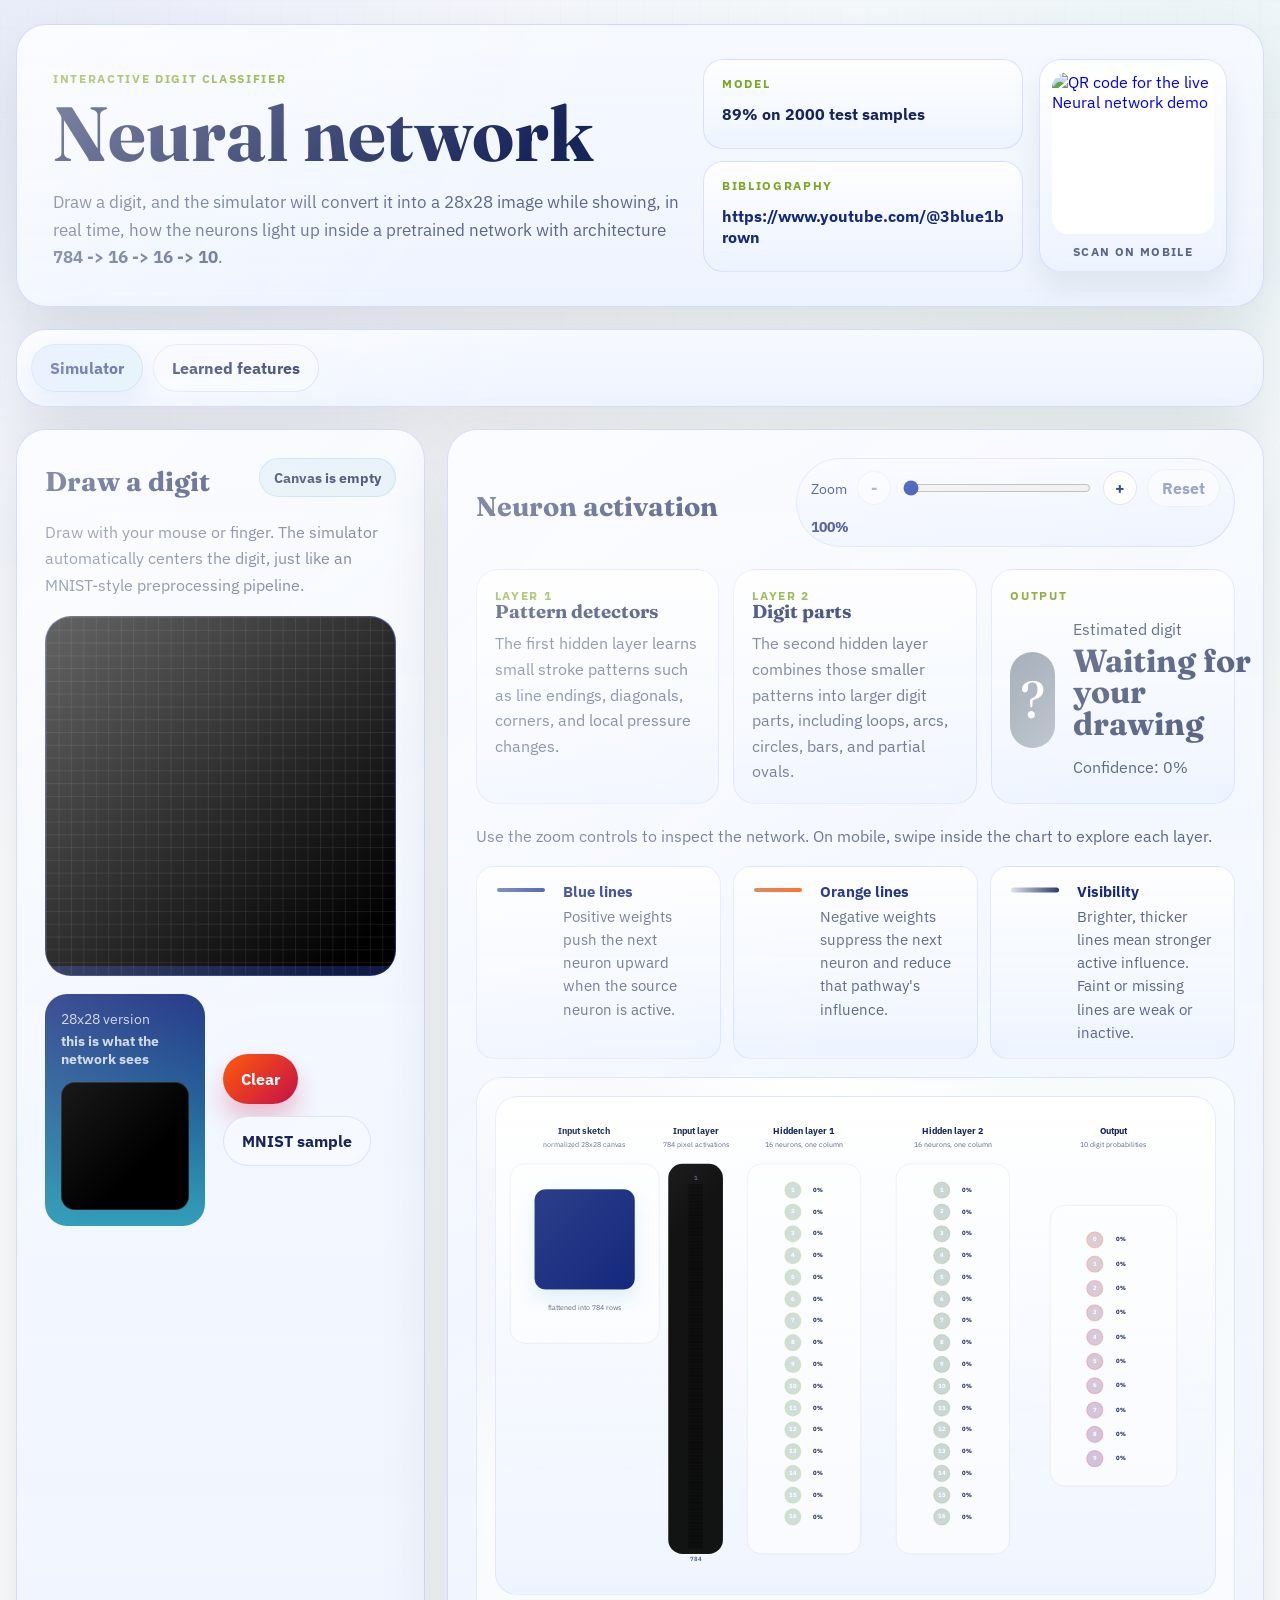
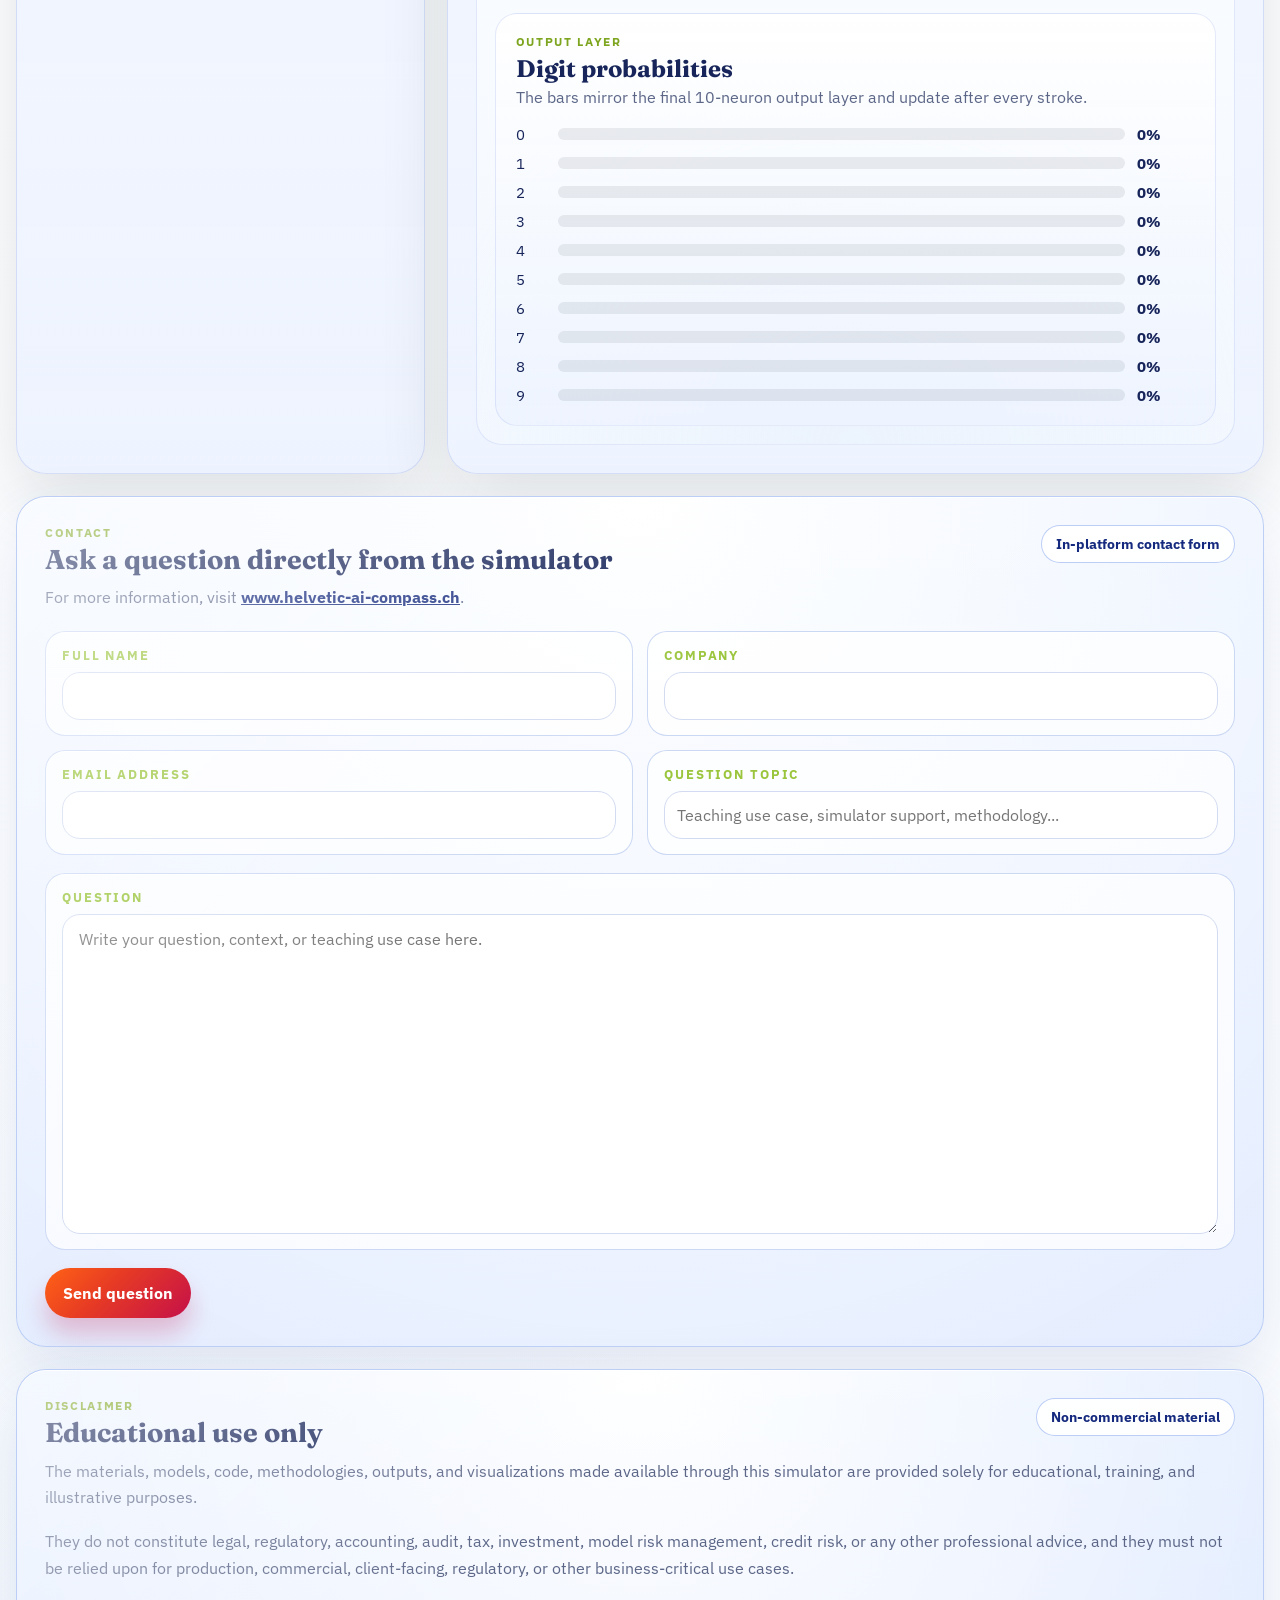
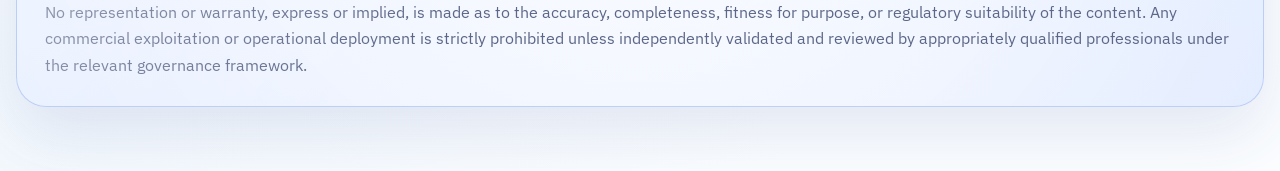
==== commit beafa116: "Align contact footer with other simulators" ====
--- a/index.html
+++ b/index.html
@@ -296,35 +296,36 @@
         </section>
       </section>
 
-      <section class="footer-grid">
-        <section class="card contact-panel">
-          <div class="contact-header">
-            <div class="contact-header-copy">
+      <section class="footer-panel-grid" aria-label="Support and disclaimer">
+        <section class="card support-card">
+          <div class="section-heading">
+            <div>
               <p class="section-kicker">Contact</p>
               <h2>Ask a question directly from the simulator</h2>
             </div>
-            <span class="contact-badge">In-platform contact form</span>
-          </div>
-          <p class="contact-intro">
+            <span class="status-pill">In-platform contact form</span>
+          </div>
+          <p class="helper-copy contact-copy">
             For more information, visit
-            <a class="metric-link" href="https://www.helvetic-ai-compass.ch/" target="_blank" rel="noreferrer">
-              www.helvetic-ai-compass.ch
-            </a>.
-          </p>
-          <form class="contact-form" id="contact-form">
-            <div class="form-grid">
-              <label class="form-card">
-                <span class="form-label">Full name</span>
-                <input class="text-input" id="contact-name" name="Full name" type="text" autocomplete="name" required />
+            <a href="https://www.helvetic-ai-compass.ch/" target="_blank" rel="noreferrer">www.helvetic-ai-compass.ch</a>.
+          </p>
+
+          <form class="support-form" id="contact-form" novalidate>
+            <div class="panel-subgrid two-up">
+              <label class="field-card" for="contact-name">
+                <span class="field-label">Full name</span>
+                <input class="field-input" id="contact-name" name="Full name" type="text" autocomplete="name" required />
               </label>
-              <label class="form-card">
-                <span class="form-label">Company</span>
-                <input class="text-input" id="contact-company" name="Company" type="text" autocomplete="organization" />
+
+              <label class="field-card" for="contact-company">
+                <span class="field-label">Company</span>
+                <input class="field-input" id="contact-company" name="Company" type="text" autocomplete="organization" />
               </label>
-              <label class="form-card">
-                <span class="form-label">Email address</span>
+
+              <label class="field-card" for="contact-email">
+                <span class="field-label">Email address</span>
                 <input
-                  class="text-input"
+                  class="field-input"
                   id="contact-email"
                   name="Email address"
                   type="email"
@@ -332,61 +333,63 @@
                   required
                 />
               </label>
-              <label class="form-card">
-                <span class="form-label">Question topic</span>
+
+              <label class="field-card" for="contact-topic">
+                <span class="field-label">Question topic</span>
                 <input
-                  class="text-input"
+                  class="field-input"
                   id="contact-topic"
                   name="Question topic"
                   type="text"
                   placeholder="Teaching use case, simulator support, methodology..."
                 />
               </label>
-              <label class="form-card form-card-wide">
-                <span class="form-label">Question</span>
-                <textarea
-                  class="text-area"
-                  id="contact-question"
-                  name="Question"
-                  rows="6"
-                  placeholder="Write your question, context, or teaching use case here."
-                  required
-                ></textarea>
-              </label>
-            </div>
+            </div>
+
+            <label class="field-card" for="contact-question">
+              <span class="field-label">Question</span>
+              <textarea
+                class="editor-textarea contact-textarea"
+                id="contact-question"
+                name="Question"
+                rows="6"
+                placeholder="Write your question, context, or teaching use case here."
+                required
+              ></textarea>
+            </label>
+
             <input class="visually-hidden-input" type="text" name="_honey" tabindex="-1" autocomplete="off" />
-            <div class="contact-actions">
+
+            <div class="contact-form-actions">
               <button class="primary-button" id="contact-submit-button" type="submit">Send question</button>
               <p class="contact-status" id="contact-status" aria-live="polite"></p>
             </div>
           </form>
         </section>
 
-        <section class="card disclaimer-panel">
-          <div class="contact-header">
-            <div class="contact-header-copy">
+        <section class="card disclaimer-card">
+          <div class="section-heading">
+            <div>
               <p class="section-kicker">Disclaimer</p>
               <h2>Educational use only</h2>
             </div>
-            <span class="contact-badge">Non-commercial material</span>
-          </div>
-          <div class="disclaimer-copy">
-            <p>
-              The materials, models, code, methodologies, outputs, and visualizations made available through this
-              simulator are provided solely for educational, training, and illustrative purposes.
-            </p>
-            <p>
-              They do not constitute legal, regulatory, accounting, audit, tax, investment, model risk management,
-              credit risk, or any other professional advice, and they must not be relied upon for production,
-              commercial, client-facing, regulatory, or other business-critical use cases.
-            </p>
-            <p>
-              No representation or warranty, express or implied, is made as to the accuracy, completeness, fitness for
-              purpose, or regulatory suitability of the content. Any commercial exploitation or operational deployment
-              is strictly prohibited unless independently validated and reviewed by appropriately qualified professionals
-              under the relevant governance framework.
-            </p>
-          </div>
+            <span class="status-pill">Non-commercial material</span>
+          </div>
+          <p class="helper-copy">
+            The materials, models, code, methodologies, outputs, and visualizations made available through this
+            simulator are provided solely for educational, training, and illustrative purposes.
+          </p>
+          <p class="helper-copy">
+            They do not constitute legal, regulatory, accounting, audit, tax, investment, model risk management,
+            credit risk, or any other professional advice, and they must not be relied upon for production,
+            commercial, client-facing, regulatory, or other business-critical use cases.
+          </p>
+          <p class="helper-copy">
+            No representation or warranty, express or implied, is made as to the accuracy, completeness, fitness for
+            purpose, or regulatory suitability of the content. Any commercial exploitation or operational deployment is
+            strictly prohibited unless independently validated and reviewed by appropriately qualified professionals
+            under the relevant governance framework.
+          </p>
         </section>
       </section>
     </div>
--- a/styles.css
+++ b/styles.css
@@ -749,90 +749,96 @@
   gap: 22px;
 }
 
-.footer-grid {
-  display: grid;
-  grid-template-columns: 1fr;
+.footer-panel-grid {
+  display: grid;
   gap: 22px;
 }
 
-.contact-panel,
-.disclaimer-panel {
+.support-card,
+.disclaimer-card {
   padding: 28px;
-  background: linear-gradient(180deg, rgba(243, 247, 255, 0.98), rgba(233, 240, 255, 0.94));
-  border-color: rgba(188, 205, 245, 0.52);
-  box-shadow: 0 24px 54px rgba(15, 32, 43, 0.08);
-}
-
-.contact-header {
-  display: flex;
+  border: 1px solid rgba(185, 203, 246, 0.9);
+  background:
+    radial-gradient(circle at top center, rgba(255, 255, 255, 0.96), rgba(241, 246, 255, 0.96) 58%, rgba(228, 237, 255, 0.98)),
+    linear-gradient(180deg, rgba(249, 251, 255, 0.98), rgba(232, 239, 255, 0.96));
+  box-shadow:
+    0 26px 64px rgba(51, 76, 147, 0.12),
+    inset 0 1px 0 rgba(255, 255, 255, 0.92);
+}
+
+.support-card .section-heading,
+.disclaimer-card .section-heading {
   align-items: flex-start;
-  justify-content: space-between;
+  margin-bottom: 12px;
+}
+
+.support-card .section-heading h2,
+.disclaimer-card .section-heading h2 {
+  margin-top: 6px;
+}
+
+.support-card .status-pill,
+.disclaimer-card .status-pill {
+  display: inline-flex;
+  align-items: center;
+  border-radius: 999px;
+  padding: 9px 14px;
+  font-size: 0.86rem;
+  font-weight: 700;
+  color: var(--blue-deep);
+  background: rgba(255, 255, 255, 0.92);
+  border: 1px solid rgba(185, 203, 246, 0.95);
+}
+
+.contact-copy {
+  margin-bottom: 20px;
+}
+
+.contact-copy a {
+  color: var(--blue-deep);
+  font-weight: 700;
+}
+
+.support-form {
+  display: grid;
   gap: 18px;
-  margin-bottom: 12px;
-}
-
-.contact-header-copy h2 {
-  margin-top: 6px;
-}
-
-.contact-badge {
-  flex: 0 0 auto;
-  padding: 10px 16px;
-  border-radius: 999px;
-  border: 1px solid rgba(188, 205, 245, 0.6);
-  background: rgba(255, 255, 255, 0.82);
-  color: var(--blue-deep);
-  font-size: 0.92rem;
-  font-weight: 700;
-}
-
-.contact-intro,
-.disclaimer-copy p {
-  margin: 0 0 18px;
-  color: var(--muted);
-  line-height: 1.65;
-}
-
-.contact-form {
-  display: grid;
-  gap: 18px;
-}
-
-.form-grid {
-  display: grid;
+}
+
+.panel-subgrid {
+  display: grid;
+  gap: 14px;
+}
+
+.panel-subgrid.two-up {
   grid-template-columns: repeat(2, minmax(0, 1fr));
-  gap: 16px;
-}
-
-.form-card {
+}
+
+.field-card {
   display: grid;
   gap: 8px;
-  padding: 14px 16px;
-  border-radius: 22px;
-  background: linear-gradient(180deg, rgba(255, 255, 255, 0.82), rgba(248, 250, 255, 0.9));
-  border: 1px solid rgba(205, 216, 243, 0.86);
-}
-
-.form-label {
-  font-size: 0.92rem;
-  font-weight: 700;
+  padding: 14px 16px 15px;
+  border-radius: 20px;
+  border: 1px solid rgba(201, 214, 244, 0.95);
+  background: rgba(255, 255, 255, 0.72);
+  box-shadow: inset 0 1px 0 rgba(255, 255, 255, 0.85);
+}
+
+.field-label {
+  color: #9bc53d;
+  font-size: 0.84rem;
+  font-weight: 700;
+  letter-spacing: 0.14em;
   text-transform: uppercase;
-  letter-spacing: 0.12em;
-  color: var(--lime-deep);
-}
-
-.form-card-wide {
-  grid-column: 1 / -1;
-}
-
-.text-input,
-.text-area {
+}
+
+.field-input,
+.editor-textarea {
   width: 100%;
-  border: 1px solid rgba(210, 219, 243, 0.92);
-  background: rgba(255, 255, 255, 0.98);
-  color: var(--ink);
+  appearance: none;
+  border: 1px solid rgba(210, 219, 241, 1);
   border-radius: 18px;
-  padding: 14px 16px;
+  background: rgba(255, 255, 255, 0.94);
+  color: #5b6788;
   font: inherit;
   transition:
     border-color var(--transition),
@@ -840,16 +846,22 @@
     background var(--transition);
 }
 
-.text-input:focus,
-.text-area:focus {
-  outline: none;
-  border-color: rgba(26, 53, 168, 0.48);
+.field-input {
+  min-height: 48px;
+  padding: 10px 12px;
+}
+
+.field-input:focus,
+.editor-textarea:focus {
+  outline: 2px solid rgba(111, 144, 223, 0.24);
+  border-color: rgba(111, 144, 223, 0.6);
   box-shadow: 0 0 0 4px rgba(79, 185, 209, 0.12);
-  background: white;
-}
-
-.text-area {
+  background: #ffffff;
+}
+
+.contact-textarea {
   min-height: 320px;
+  padding: 14px 16px;
   resize: vertical;
 }
 
@@ -865,7 +877,7 @@
   border: 0;
 }
 
-.contact-actions {
+.contact-form-actions {
   display: flex;
   align-items: center;
   gap: 14px;
@@ -887,13 +899,8 @@
   color: var(--orange-deep);
 }
 
-.disclaimer-copy p:last-child {
+.disclaimer-card .helper-copy:last-of-type {
   margin-bottom: 0;
-}
-
-.disclaimer-copy {
-  display: grid;
-  gap: 2px;
 }
 
 .feature-grid {
@@ -1131,13 +1138,8 @@
     grid-template-columns: repeat(2, minmax(0, 1fr));
   }
 
-  .form-grid {
+  .panel-subgrid.two-up {
     grid-template-columns: 1fr;
-  }
-
-  .contact-header {
-    flex-direction: column;
-    align-items: flex-start;
   }
 
   .explain-grid {
@@ -1211,8 +1213,8 @@
     grid-template-columns: 1fr;
   }
 
-  .contact-panel,
-  .disclaimer-panel {
+  .support-card,
+  .disclaimer-card {
     padding: 18px;
   }
 
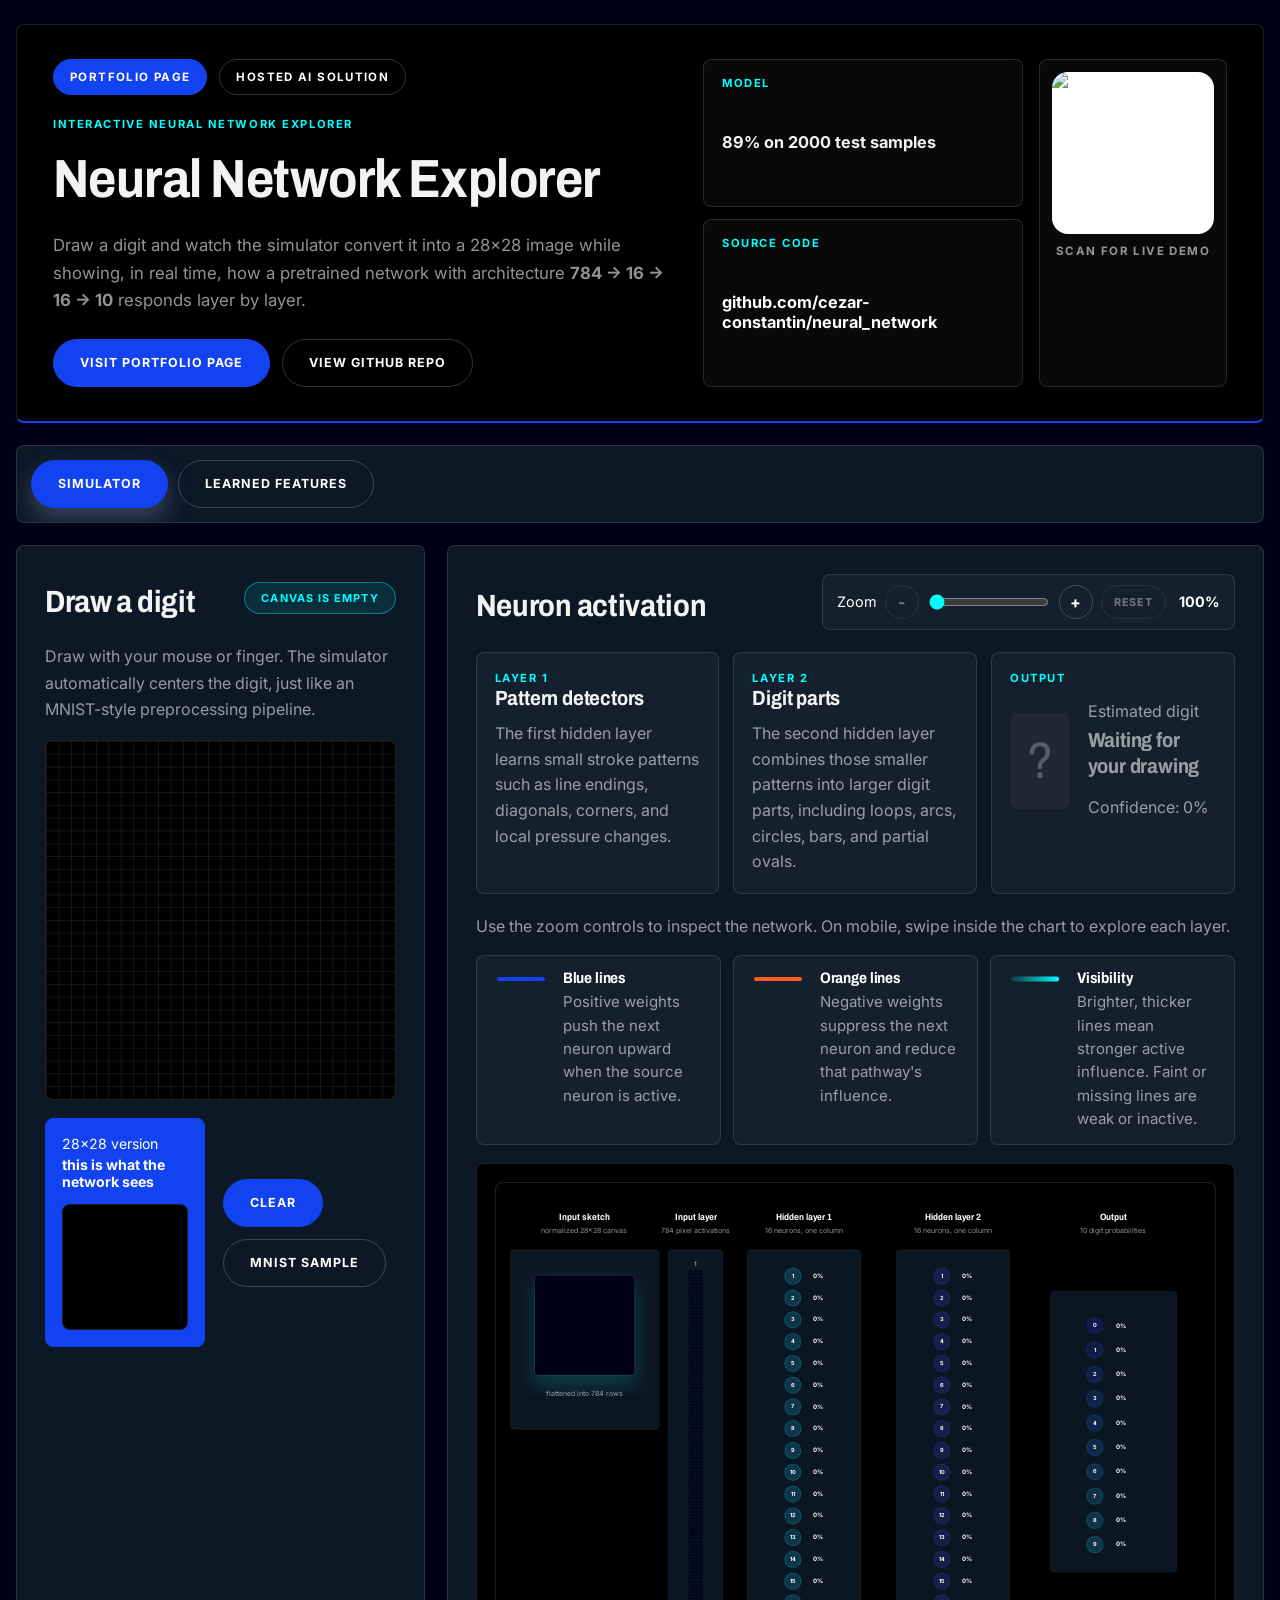
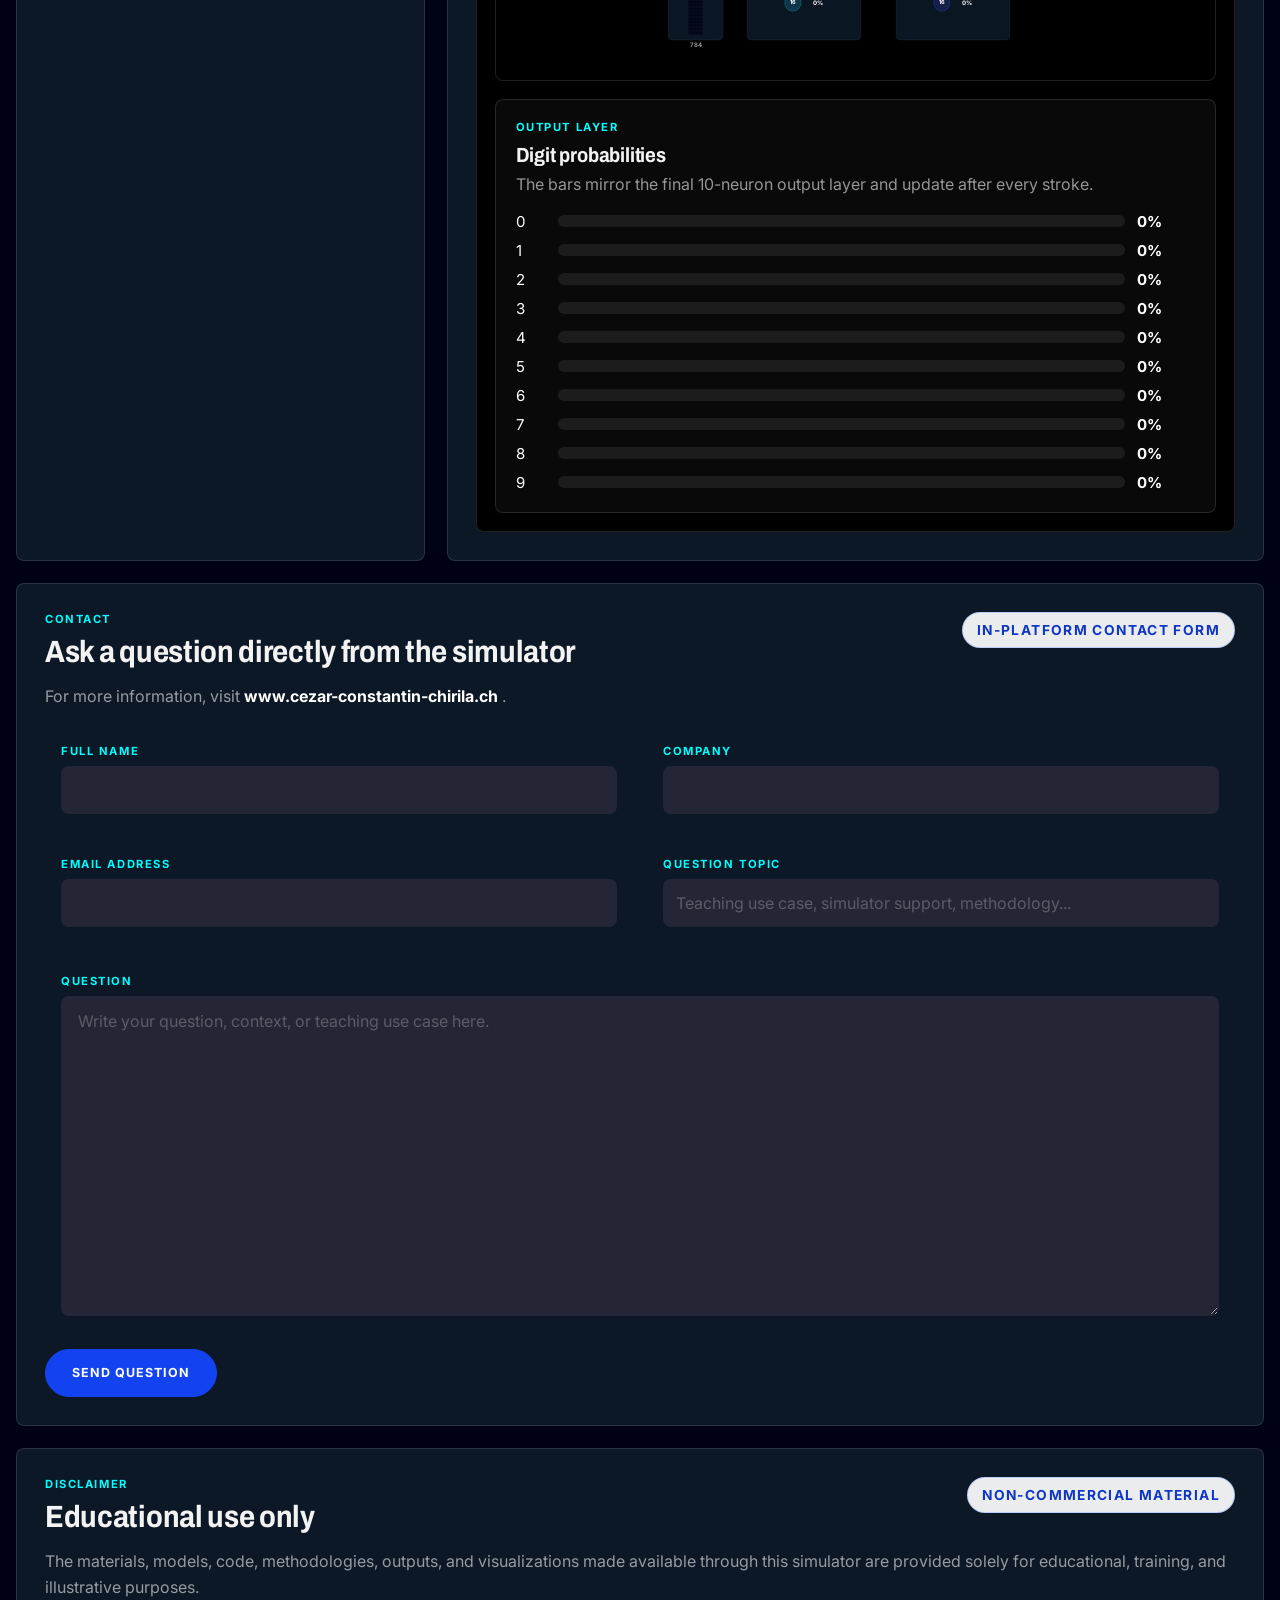
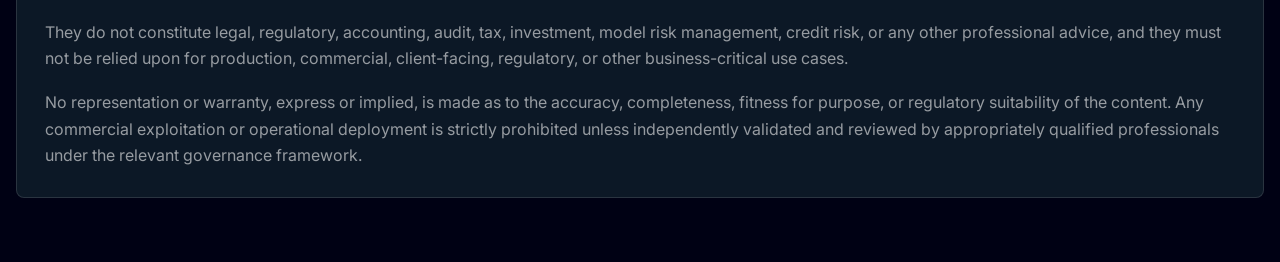
==== commit fc9e5c09: "Restyle UI to match unit8.com Replace the portfolio dark theme with a unit8-derived theme layer: - p" ====
--- a/index.html
+++ b/index.html
@@ -3,10 +3,11 @@
   <head>
     <meta charset="UTF-8" />
     <meta name="viewport" content="width=device-width, initial-scale=1.0" />
-    <title>Neural network</title>
+    <meta name="theme-color" content="#000114" />
+    <title>Neural Network Explorer | Cezar Constantin</title>
     <meta
       name="description"
-      content="Interactive simulator for handwritten digit recognition and live neural network activation visualization."
+      content="Hosted neural network explorer for handwritten digit recognition with live activation visualization."
     />
     <script async src="https://www.googletagmanager.com/gtag/js?id=G-RN75RTF8BC"></script>
     <script>
@@ -20,7 +21,7 @@
     <link rel="preconnect" href="https://fonts.googleapis.com" />
     <link rel="preconnect" href="https://fonts.gstatic.com" crossorigin />
     <link
-      href="https://fonts.googleapis.com/css2?family=Fraunces:opsz,wght@9..144,700&family=IBM+Plex+Sans:wght@400;500;600;700&display=swap"
+      href="https://fonts.googleapis.com/css2?family=Archivo:wdth,wght@75..100,400..700&family=Inter:wght@400;500;600;700&display=swap"
       rel="stylesheet"
     />
     <link rel="stylesheet" href="./styles.css" />
@@ -29,12 +30,41 @@
     <div class="page-shell">
       <header class="hero card">
         <div class="hero-copy">
-          <p class="eyebrow">Interactive digit classifier</p>
-          <h1>Neural network</h1>
+          <div class="hero-topline">
+            <a
+              class="brand-link"
+              href="https://www.cezar-constantin-chirila.ch/portfolio/neural-network/"
+              target="_blank"
+              rel="noreferrer"
+            >
+              Portfolio page
+            </a>
+            <span class="hero-hosted-label">Hosted AI solution</span>
+          </div>
+          <p class="eyebrow">Interactive neural network explorer</p>
+          <h1>Neural Network Explorer</h1>
           <p class="hero-text">
-            Draw a digit, and the simulator will convert it into a 28x28 image while showing, in real time, how the
-            neurons light up inside a pretrained network with architecture <strong>784 -&gt; 16 -&gt; 16 -&gt; 10</strong>.
-          </p>
+            Draw a digit and watch the simulator convert it into a 28x28 image while showing, in real time, how a
+            pretrained network with architecture <strong>784 -&gt; 16 -&gt; 16 -&gt; 10</strong> responds layer by layer.
+          </p>
+          <div class="hero-actions">
+            <a
+              class="hero-link"
+              href="https://www.cezar-constantin-chirila.ch/portfolio/neural-network/"
+              target="_blank"
+              rel="noreferrer"
+            >
+              Visit portfolio page
+            </a>
+            <a
+              class="hero-link is-secondary"
+              href="https://github.com/cezar-constantin/neural_network"
+              target="_blank"
+              rel="noreferrer"
+            >
+              View GitHub repo
+            </a>
+          </div>
         </div>
         <div class="hero-side">
           <div class="hero-badges">
@@ -43,10 +73,15 @@
               <strong id="model-accuracy">Loading...</strong>
             </div>
             <div class="metric-chip">
-              <span class="metric-label">Bibliography</span>
+              <span class="metric-label">Source code</span>
               <strong>
-                <a class="metric-link" href="https://www.youtube.com/@3blue1brown" target="_blank" rel="noreferrer">
-                  https://www.youtube.com/@3blue1brown
+                <a
+                  class="metric-link"
+                  href="https://github.com/cezar-constantin/neural_network"
+                  target="_blank"
+                  rel="noreferrer"
+                >
+                  github.com/cezar-constantin/neural_network
                 </a>
               </strong>
             </div>
@@ -62,7 +97,7 @@
               src="https://api.qrserver.com/v1/create-qr-code/?size=360x360&data=https%3A%2F%2Fcezar-constantin.github.io%2Fneural_network%2F"
               alt="QR code for the live Neural network demo"
             />
-            <span>Scan on mobile</span>
+            <span>Scan for live demo</span>
           </a>
         </div>
       </header>
@@ -249,18 +284,18 @@
             </div>
           </div>
           <p class="feature-overview-copy">
-            Each thumbnail is a weight map. Bright green in Layer 1 and deeper green in Layer 2 indicate strong
-            positive weights. Orange indicates strong negative weights. Black regions are close to zero, meaning that
-            pixel contributes only weakly to that learned feature.
+            Each thumbnail is a weight map. Cyan in Layer 1 and blue in Layer 2 indicate strong positive weights.
+            Orange indicates strong negative weights. Dark regions are close to zero, meaning that a pixel contributes
+            only weakly to that learned feature.
           </p>
           <div class="legend-grid">
             <div class="legend-item">
               <span class="legend-swatch legend-layer-1"></span>
-              <span>Layer 1 positive weights use bright green.</span>
+              <span>Layer 1 positive weights use cyan.</span>
             </div>
             <div class="legend-item">
               <span class="legend-swatch legend-layer-2"></span>
-              <span>Layer 2 positive weights use deeper green.</span>
+              <span>Layer 2 positive weights use blue.</span>
             </div>
             <div class="legend-item">
               <span class="legend-swatch legend-negative"></span>
@@ -268,7 +303,7 @@
             </div>
             <div class="legend-item">
               <span class="legend-swatch legend-neutral"></span>
-              <span>Black areas are near zero and contribute little.</span>
+              <span>Dark areas are near zero and contribute little.</span>
             </div>
           </div>
         </section>
@@ -307,7 +342,9 @@
           </div>
           <p class="helper-copy contact-copy">
             For more information, visit
-            <a href="https://www.helvetic-ai-compass.ch/" target="_blank" rel="noreferrer">www.helvetic-ai-compass.ch</a>.
+            <a href="https://www.cezar-constantin-chirila.ch/" target="_blank" rel="noreferrer">
+              www.cezar-constantin-chirila.ch
+            </a>.
           </p>
 
           <form class="support-form" id="contact-form" novalidate>
--- a/styles.css
+++ b/styles.css
@@ -728,11 +728,11 @@
 }
 
 .legend-layer-1 {
-  background: linear-gradient(90deg, var(--lime-deep), var(--lime));
+  background: linear-gradient(90deg, var(--cyan), #67e8f9);
 }
 
 .legend-layer-2 {
-  background: linear-gradient(90deg, #5f7c18, var(--lime-deep));
+  background: linear-gradient(90deg, var(--blue-deep), var(--blue));
 }
 
 .legend-negative {
@@ -1267,3 +1267,592 @@
     min-width: 160px;
   }
 }
+
+/* ==========================================================================
+   unit8-aligned theme layer
+   --------------------------------------------------------------------------
+   Derived from https://unit8.com/wp-content/themes/unit8/css/style.css
+
+   Palette   #1343F0  primary blue      (.btn-primary, .content-section--blue)
+             #00FFFF  cyan accent       (.btn-primary-light, .industries-icon)
+             #000114  near-black navy   (.content-section--academy)
+             #0C1826  raised surface    (.trusted-by--academy)
+             #252635  input surface     (.control-input--purple)
+             #5B5C68  muted input text
+             #F3F3F3  page text / unit8 body background
+
+   Type      Archivo  stands in for Sharp Grotesk No20 (headings)
+             Inter    stands in for Neue Montreal (body)
+             Headings: bold, line-height 128% (unit8 h1/h2/h3)
+             Buttons:  uppercase, bold, pill radius 3.25rem
+
+   Shape     Flat surfaces, no gradients, no glass blur.
+             Cards 8px (unit8 uses 0.5rem), buttons full pill.
+             Motion 350ms ease-out (unit8 transition timing).
+   ========================================================================== */
+
+:root {
+  /* unit8 brand tokens */
+  --u8-blue: #1343f0;
+  --u8-blue-bright: #2d5bff;
+  --u8-cyan: #00ffff;
+  --u8-navy: #000114;
+  --u8-black: #000000;
+  --u8-surface: #0c1826;
+  --u8-surface-2: #252635;
+  --u8-muted-input: #5b5c68;
+  --u8-hairline: rgba(255, 255, 255, 0.12);
+  --u8-hairline-strong: rgba(255, 255, 255, 0.2);
+
+  /* app tokens remapped onto the unit8 palette */
+  --paper: var(--u8-navy);
+  --ink: #f3f3f3;
+  --muted: rgba(243, 243, 243, 0.6);
+  --coal: var(--u8-navy);
+  --line: var(--u8-hairline);
+  --blue: #1343f0;
+  --blue-deep: #0f37c4;
+  --cyan: #00ffff;
+  --cyan-deep: #00cccc;
+  --blue-soft: rgba(19, 67, 240, 0.14);
+  --blue-soft-2: rgba(255, 255, 255, 0.03);
+  --cyan-soft: rgba(0, 255, 255, 0.1);
+  --card-border: rgba(255, 255, 255, 0.12);
+  --lime: #00ffff;
+  --lime-deep: #00ffff;
+  --yellow: #00ffff;
+  --yellow-deep: #00cccc;
+  --orange: #ff5c1f;
+  --orange-deep: #d9450f;
+  --magenta: #2d5bff;
+  --magenta-deep: #1343f0;
+
+  --shadow: none;
+  --radius-xl: 8px;
+  --radius-lg: 8px;
+  --transition: 350ms ease-out;
+}
+
+html {
+  color-scheme: dark;
+}
+
+body {
+  font-family: "Inter", Arial, sans-serif;
+  color: var(--ink);
+  background: var(--u8-navy);
+}
+
+/* unit8 sections are flat — no texture overlay, no glow fields */
+body::before {
+  display: none;
+}
+
+/* ---------- surfaces ---------------------------------------------------- */
+
+.card,
+.support-card,
+.disclaimer-card,
+.feature-card,
+.feature-overview,
+.connection-legend-item,
+.legend-item,
+.explain-card,
+.output-summary-card,
+.visual-output-bars,
+.metric-chip,
+.hero-qr,
+.network-toolbar,
+.mini-preview,
+.field-card {
+  background: var(--u8-surface);
+  border: 1px solid var(--u8-hairline);
+  border-radius: 8px;
+  box-shadow: none;
+  backdrop-filter: none;
+}
+
+.card::after,
+.support-card::after,
+.disclaimer-card::after {
+  display: none;
+}
+
+.hero {
+  align-items: stretch;
+  background: var(--u8-black);
+  border-bottom: 2px solid var(--u8-blue);
+}
+
+.network-shell,
+.network-visual-frame,
+.canvas-frame,
+.feature-card canvas,
+#normalized-canvas {
+  background: var(--u8-black);
+  border-color: var(--u8-hairline);
+  border-radius: 8px;
+}
+
+.network-shell {
+  border: 1px solid var(--u8-hairline);
+}
+
+.mini-preview {
+  background: var(--u8-blue);
+  border-color: var(--u8-blue);
+}
+
+.feature-card {
+  box-shadow: none;
+  transform: none;
+  border-color: var(--u8-hairline);
+  transition:
+    border-color 350ms ease-out,
+    background 350ms ease-out;
+}
+
+.feature-card.is-layer-2 {
+  box-shadow: none;
+}
+
+.feature-card canvas {
+  border-radius: 4px;
+}
+
+/* ---------- typography -------------------------------------------------- */
+
+.hero h1,
+.section-heading h2,
+.prediction-copy h3,
+.explain-card h3,
+.visual-output-bars h3,
+.connection-legend-copy strong,
+.feature-card-title {
+  font-family: "Archivo", "Arial Narrow", Arial, sans-serif;
+  font-weight: 700;
+  font-stretch: 88%;
+  letter-spacing: -0.01em;
+}
+
+.hero h1,
+.section-heading h2,
+.prediction-copy h3,
+.explain-card h3,
+.visual-output-bars h3 {
+  line-height: 1.28; /* unit8: 128% */
+}
+
+/* unit8 heading scale: h1 2rem -> 3.5rem, h2 2rem, h3 1.5rem -> 2rem */
+.hero h1 {
+  margin-top: 14px;
+  font-size: clamp(2rem, 4.2vw, 3.5rem);
+}
+
+.section-heading h2 {
+  font-size: clamp(1.5rem, 2.4vw, 2rem);
+}
+
+.prediction-copy h3,
+.explain-card h3,
+.visual-output-bars h3 {
+  font-size: clamp(1.25rem, 1.6vw, 1.5rem);
+}
+
+.eyebrow,
+.section-kicker,
+.card-kicker,
+.metric-label,
+.field-label {
+  color: var(--u8-cyan);
+  font-size: 0.7rem;
+  font-weight: 700;
+  letter-spacing: 0.14em;
+  text-transform: uppercase;
+}
+
+.hero-text,
+.helper-copy,
+.feature-overview-copy,
+.confidence-line,
+.preview-label,
+.connection-legend-copy p,
+.contact-copy,
+.hero-qr span,
+.network-hint,
+.network-subtitle,
+.network-index-label,
+.feature-card-value,
+.contact-status {
+  color: var(--muted);
+}
+
+.connection-legend-copy strong,
+.zoom-label,
+.zoom-value,
+.probability-row span,
+.probability-row strong {
+  color: #ffffff;
+}
+
+.mini-preview .preview-label,
+.mini-preview .preview-label span,
+.mini-preview .preview-label strong {
+  color: #ffffff;
+}
+
+/* ---------- hero chrome ------------------------------------------------- */
+
+.hero-topline {
+  display: flex;
+  flex-wrap: wrap;
+  gap: 12px;
+  align-items: center;
+}
+
+.brand-link,
+.hero-hosted-label {
+  display: inline-flex;
+  align-items: center;
+  border-radius: 3.25rem;
+  min-height: 36px;
+  padding: 0 16px;
+  font-size: 0.72rem;
+  font-weight: 700;
+  letter-spacing: 0.12em;
+  text-transform: uppercase;
+}
+
+.brand-link {
+  color: #ffffff;
+  text-decoration: none;
+  background: var(--u8-blue);
+  border: 1px solid var(--u8-blue);
+  transition:
+    background 350ms ease-out,
+    color 350ms ease-out;
+}
+
+.brand-link:hover {
+  background: var(--u8-cyan);
+  border-color: var(--u8-cyan);
+  color: #000000;
+}
+
+.hero-hosted-label {
+  color: #ffffff;
+  background: transparent;
+  border: 1px solid var(--u8-hairline-strong);
+}
+
+.hero-actions {
+  display: flex;
+  flex-wrap: wrap;
+  gap: 12px;
+  margin-top: 24px;
+}
+
+/* ---------- buttons (unit8 .btn-primary / .btn-secondry) ---------------- */
+
+.hero-link,
+.primary-button,
+.secondary-button,
+.tab-button,
+.zoom-reset-button {
+  display: inline-flex;
+  align-items: center;
+  justify-content: center;
+  min-height: 48px;
+  padding: 0 26px;
+  border-radius: 3.25rem;
+  font-family: "Inter", Arial, sans-serif;
+  font-size: 0.78rem;
+  font-weight: 700;
+  letter-spacing: 0.08em;
+  text-transform: uppercase;
+  text-decoration: none;
+  transform: none;
+  box-shadow: none;
+  transition:
+    background 350ms ease-out,
+    border-color 350ms ease-out,
+    color 350ms ease-out;
+}
+
+.zoom-reset-button {
+  min-height: 34px;
+  padding: 0 16px;
+  font-size: 0.68rem;
+}
+
+.hero-link:not(.is-secondary),
+.primary-button {
+  background: var(--u8-blue);
+  border: 1px solid var(--u8-blue);
+  color: #ffffff;
+  box-shadow: none;
+}
+
+.hero-link:not(.is-secondary):hover,
+.primary-button:hover:not(:disabled) {
+  background: var(--u8-cyan);
+  border-color: var(--u8-cyan);
+  color: #000000; /* unit8: .btn-primary:hover { color: #000 } */
+  transform: none;
+}
+
+.hero-link.is-secondary,
+.secondary-button,
+.tab-button,
+.zoom-button,
+.zoom-reset-button {
+  background: transparent;
+  border: 1px solid var(--u8-hairline-strong);
+  color: #ffffff;
+  box-shadow: none;
+}
+
+.hero-link.is-secondary:hover,
+.secondary-button:hover:not(:disabled),
+.tab-button:hover,
+.zoom-button:hover:not(:disabled),
+.zoom-reset-button:hover:not(:disabled) {
+  background: #ffffff;
+  border-color: #ffffff;
+  color: #000000;
+  transform: none;
+}
+
+.tab-button.is-active,
+.tab-button.is-active:hover {
+  background: var(--u8-blue);
+  border-color: var(--u8-blue);
+  color: #ffffff;
+}
+
+.zoom-button {
+  border-radius: 100%;
+  font-weight: 700;
+  transition:
+    background 350ms ease-out,
+    border-color 350ms ease-out,
+    color 350ms ease-out;
+  transform: none;
+}
+
+.primary-button:disabled,
+.secondary-button:disabled,
+.zoom-button:disabled,
+.zoom-reset-button:disabled {
+  opacity: 0.4;
+  transform: none;
+}
+
+.status-pill {
+  border-radius: 3.25rem;
+  padding: 8px 16px;
+  font-size: 0.68rem;
+  font-weight: 700;
+  letter-spacing: 0.1em;
+  text-transform: uppercase;
+  color: var(--u8-cyan);
+  background: rgba(0, 255, 255, 0.1);
+  border: 1px solid rgba(0, 255, 255, 0.4);
+  box-shadow: none;
+}
+
+/* ---------- prediction + probability bars ------------------------------- */
+
+.prediction-digit {
+  font-family: "Archivo", Arial, sans-serif;
+  font-stretch: 88%;
+  border-radius: 8px;
+  background: var(--u8-blue);
+  color: #ffffff;
+  box-shadow: none;
+}
+
+.empty-state .prediction-digit {
+  background: var(--u8-surface-2);
+  color: var(--u8-muted-input);
+  box-shadow: none;
+}
+
+.bar-track {
+  background: rgba(255, 255, 255, 0.08);
+  border-radius: 3.25rem;
+}
+
+.bar-fill {
+  background: var(--u8-cyan);
+  border-radius: 3.25rem;
+}
+
+/* ---------- legends ----------------------------------------------------- */
+
+.connection-line-swatch.is-positive::before {
+  background: var(--u8-blue);
+}
+
+.connection-line-swatch.is-negative::before {
+  background: var(--orange);
+}
+
+.connection-line-swatch.is-visibility::before {
+  background: linear-gradient(90deg, rgba(0, 255, 255, 0.12), var(--u8-cyan));
+}
+
+.legend-layer-1 {
+  background: var(--u8-cyan);
+}
+
+.legend-layer-2 {
+  background: var(--u8-blue);
+}
+
+.legend-negative {
+  background: var(--orange);
+}
+
+.legend-neutral {
+  background: var(--u8-black);
+  border: 1px solid var(--u8-hairline-strong);
+}
+
+/* ---------- form (unit8 .control-input--purple) ------------------------- */
+
+.field-card {
+  background: transparent;
+  border: none;
+  box-shadow: none;
+}
+
+.field-input,
+.editor-textarea {
+  background: var(--u8-surface-2);
+  border: 1px solid transparent;
+  border-radius: 8px;
+  color: #ffffff;
+  font-family: "Inter", Arial, sans-serif;
+}
+
+.field-input::placeholder,
+.editor-textarea::placeholder {
+  color: var(--u8-muted-input);
+}
+
+.field-input:focus,
+.editor-textarea:focus {
+  outline: none;
+  border-color: var(--u8-cyan);
+  box-shadow: 0 0 0 3px rgba(0, 255, 255, 0.16);
+  background: var(--u8-surface-2);
+}
+
+.contact-status.is-success {
+  color: var(--u8-cyan);
+}
+
+.contact-status.is-error {
+  color: var(--orange);
+}
+
+/* ---------- links (unit8 animates text-decoration-color) ---------------- */
+
+.contact-copy a,
+.metric-link {
+  color: #ffffff;
+  text-decoration: underline;
+  text-decoration-color: transparent;
+  text-underline-offset: 4px;
+  transition:
+    color 350ms ease-out,
+    text-decoration-color 350ms ease-out;
+}
+
+.contact-copy a:hover,
+.metric-link:hover {
+  color: var(--u8-cyan);
+  text-decoration-color: var(--u8-cyan);
+}
+
+.hero-qr {
+  color: #ffffff;
+}
+
+/* ---------- svg labels -------------------------------------------------- */
+
+.network-label {
+  font-family: "Archivo", Arial, sans-serif;
+  font-stretch: 88%;
+  fill: #ffffff;
+}
+
+.network-subtitle,
+.network-index-label {
+  font-family: "Inter", Arial, sans-serif;
+  fill: rgba(243, 243, 243, 0.6);
+}
+
+.network-node-text,
+.network-node-value {
+  font-family: "Inter", Arial, sans-serif;
+}
+
+.network-node-value {
+  fill: #ffffff;
+}
+
+/* ---------- refinements ------------------------------------------------- */
+
+/* nested blocks sit one step above their parent panel */
+.explain-card,
+.output-summary-card,
+.visual-output-bars,
+.connection-legend-item,
+.legend-item,
+.metric-chip,
+.hero-qr,
+.network-toolbar,
+.feature-card {
+  background: rgba(255, 255, 255, 0.035);
+}
+
+.hero .eyebrow {
+  margin-top: 22px;
+}
+
+.network-toolbar {
+  flex-wrap: wrap;
+  gap: 10px;
+  padding: 10px 14px;
+}
+
+.zoom-range {
+  accent-color: var(--u8-cyan);
+  max-width: 150px;
+}
+
+.zoom-value {
+  min-width: 46px;
+  text-align: right;
+}
+
+.section-heading h2 {
+  margin-right: 12px;
+}
+
+@media (min-width: 1261px) {
+  .network-toolbar {
+    flex-wrap: nowrap;
+    gap: 8px;
+  }
+
+  .zoom-range {
+    max-width: 110px;
+  }
+
+  .zoom-reset-button {
+    padding: 0 12px;
+  }
+}
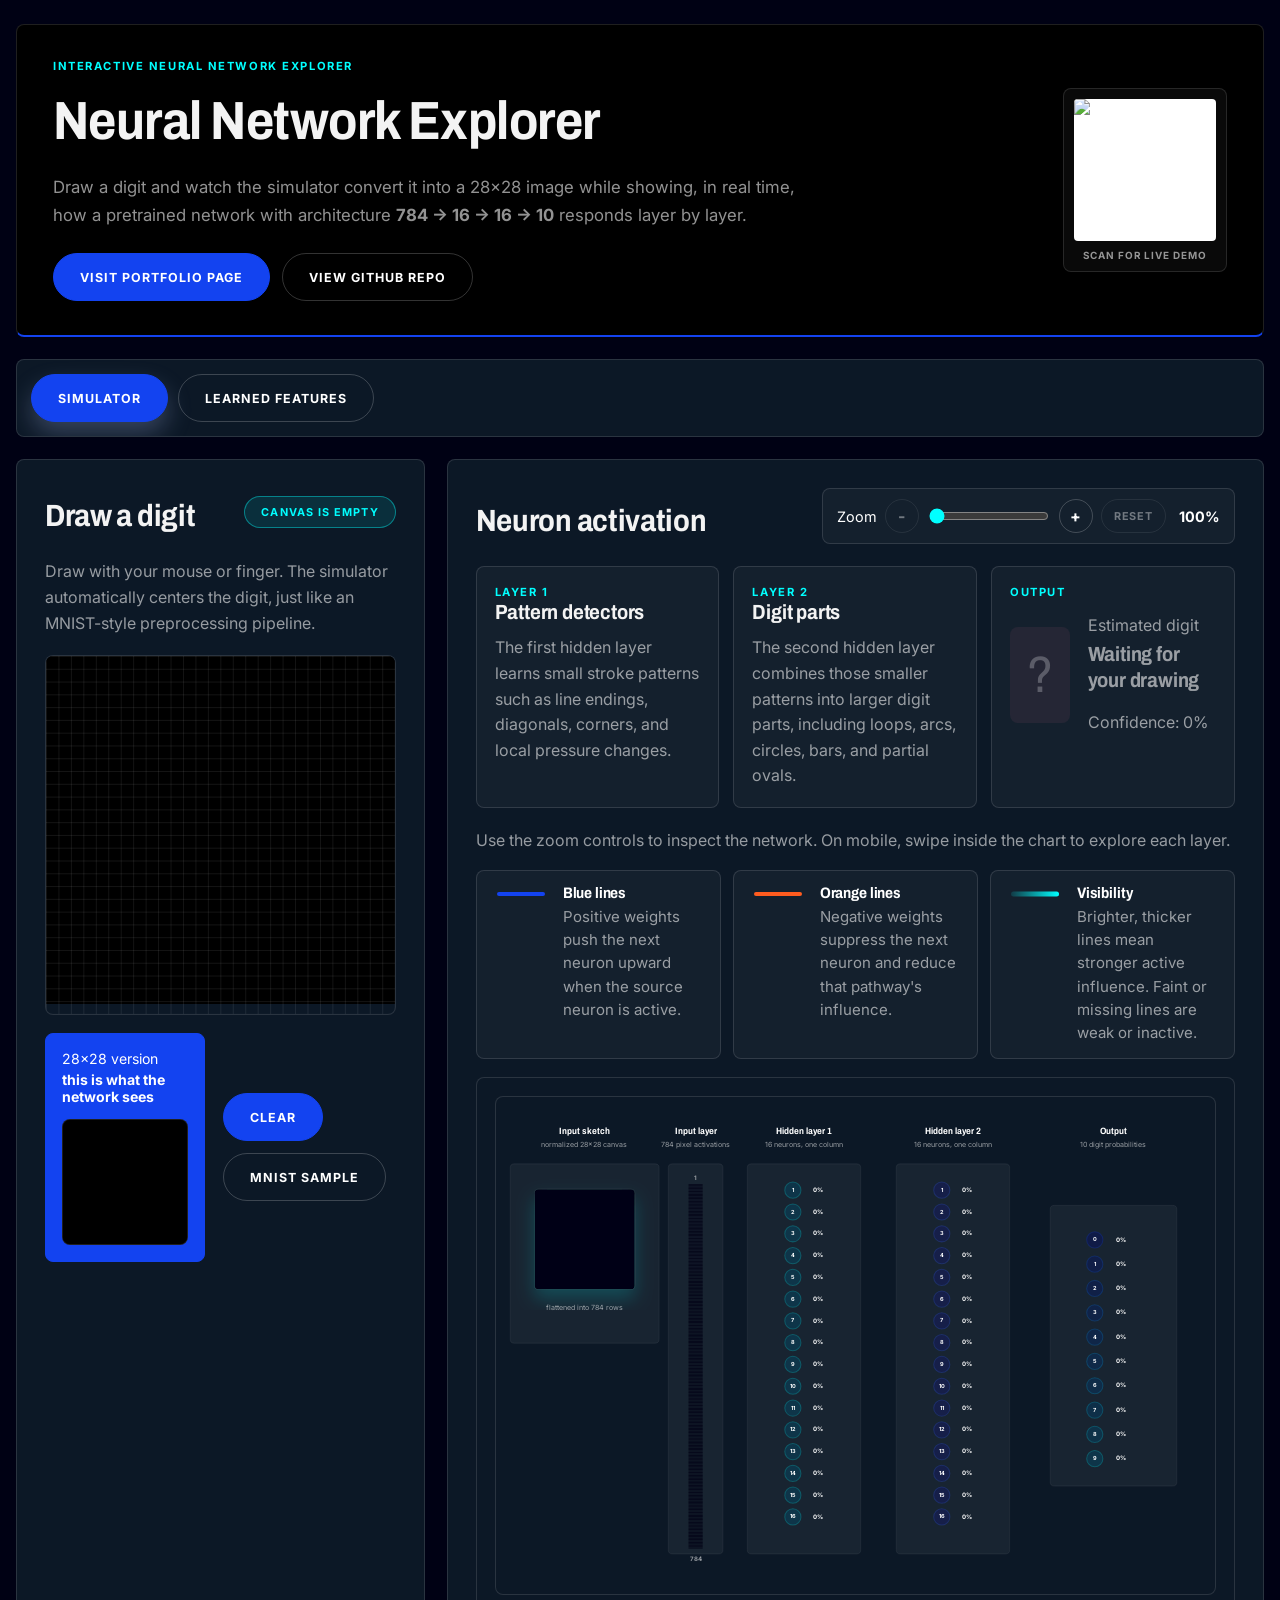
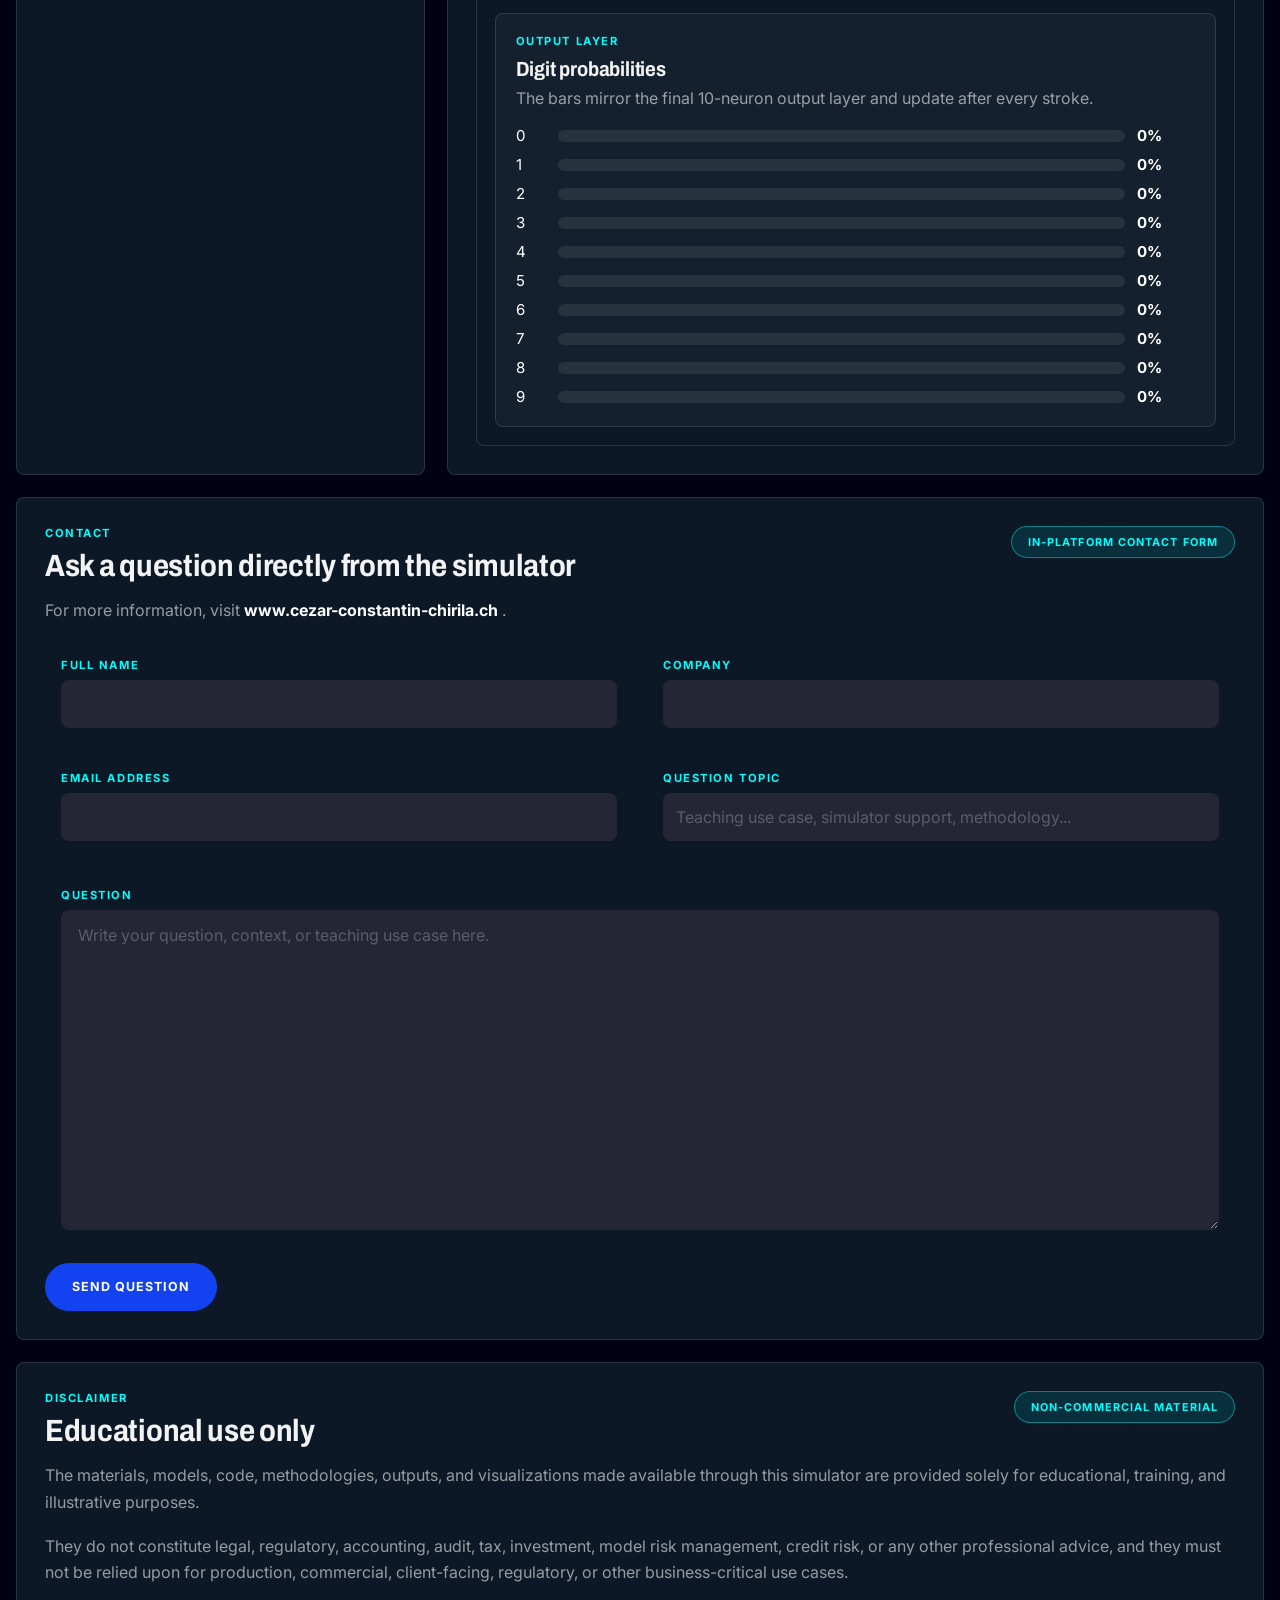
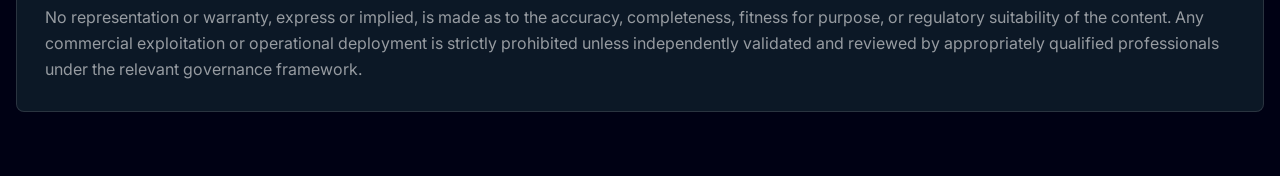
==== commit b142dddb: "Simplify hero and darken the network frame - drop the Portfolio page / Hosted AI solution topline - " ====
--- a/index.html
+++ b/index.html
@@ -30,17 +30,6 @@
     <div class="page-shell">
       <header class="hero card">
         <div class="hero-copy">
-          <div class="hero-topline">
-            <a
-              class="brand-link"
-              href="https://www.cezar-constantin-chirila.ch/portfolio/neural-network/"
-              target="_blank"
-              rel="noreferrer"
-            >
-              Portfolio page
-            </a>
-            <span class="hero-hosted-label">Hosted AI solution</span>
-          </div>
           <p class="eyebrow">Interactive neural network explorer</p>
           <h1>Neural Network Explorer</h1>
           <p class="hero-text">
@@ -67,25 +56,6 @@
           </div>
         </div>
         <div class="hero-side">
-          <div class="hero-badges">
-            <div class="metric-chip">
-              <span class="metric-label">Model</span>
-              <strong id="model-accuracy">Loading...</strong>
-            </div>
-            <div class="metric-chip">
-              <span class="metric-label">Source code</span>
-              <strong>
-                <a
-                  class="metric-link"
-                  href="https://github.com/cezar-constantin/neural_network"
-                  target="_blank"
-                  rel="noreferrer"
-                >
-                  github.com/cezar-constantin/neural_network
-                </a>
-              </strong>
-            </div>
-          </div>
           <a
             class="hero-qr"
             href="https://cezar-constantin.github.io/neural_network/"
--- a/styles.css
+++ b/styles.css
@@ -1,89 +1,89 @@
-:root {
-  --paper: #ffffff;
-  --ink: #17255a;
-  --muted: #5c6788;
-  --coal: #121f4f;
-  --line: rgba(23, 37, 90, 0.12);
-  --blue: #1a35a8;
-  --blue-deep: #152a7e;
-  --cyan: #4fb9d1;
-  --cyan-deep: #2f9db7;
-  --blue-soft: #edf3ff;
-  --blue-soft-2: #f6f9ff;
-  --cyan-soft: #eef8fb;
-  --card-border: rgba(163, 180, 235, 0.38);
-  --lime: #a5d632;
-  --lime-deep: #7ea51f;
-  --yellow: #ffc84d;
-  --yellow-deep: #f2aa00;
-  --orange: #ff5a0a;
-  --orange-deep: #c94700;
-  --magenta: #c51049;
-  --magenta-deep: #990f3c;
-  --shadow: 0 28px 70px rgba(15, 32, 43, 0.12);
-  --radius-xl: 30px;
-  --radius-lg: 22px;
-  --transition: 180ms ease;
-}
-
-* {
-  box-sizing: border-box;
-}
-
-html {
-  color-scheme: light;
-}
-
-body {
-  margin: 0;
-  min-height: 100vh;
-  font-family: "IBM Plex Sans", sans-serif;
-  color: var(--ink);
-  background:
-    radial-gradient(circle at top left, rgba(163, 180, 235, 0.24), transparent 24%),
-    radial-gradient(circle at top right, rgba(189, 220, 232, 0.28), transparent 24%),
-    radial-gradient(circle at bottom left, rgba(215, 231, 247, 0.22), transparent 22%),
-    linear-gradient(180deg, #ffffff 0%, #fbfdff 100%);
-}
-
-body::before {
-  content: "";
-  position: fixed;
-  inset: 0;
-  pointer-events: none;
-  background-image:
-    linear-gradient(rgba(193, 210, 244, 0.2) 1px, transparent 1px),
-    linear-gradient(90deg, rgba(193, 210, 244, 0.2) 1px, transparent 1px);
-  background-size: 28px 28px;
-  mask-image: linear-gradient(180deg, rgba(0, 0, 0, 0.18), transparent 78%);
-}
-
-.page-shell {
-  width: min(1560px, calc(100vw - 32px));
-  margin: 24px auto 64px;
-  display: grid;
-  gap: 22px;
-}
-
-.card {
-  position: relative;
-  background: linear-gradient(180deg, rgba(246, 249, 255, 0.98), rgba(237, 243, 255, 0.94));
-  border: 1px solid var(--card-border);
-  border-radius: var(--radius-xl);
-  box-shadow: var(--shadow);
-  backdrop-filter: blur(14px);
-  overflow: hidden;
-}
-
-.card::after {
-  content: "";
-  position: absolute;
-  inset: 0;
-  pointer-events: none;
-  border-radius: inherit;
-  background: linear-gradient(135deg, rgba(255, 255, 255, 0.52), transparent 42%);
-}
-
+:root {
+  --paper: #ffffff;
+  --ink: #17255a;
+  --muted: #5c6788;
+  --coal: #121f4f;
+  --line: rgba(23, 37, 90, 0.12);
+  --blue: #1a35a8;
+  --blue-deep: #152a7e;
+  --cyan: #4fb9d1;
+  --cyan-deep: #2f9db7;
+  --blue-soft: #edf3ff;
+  --blue-soft-2: #f6f9ff;
+  --cyan-soft: #eef8fb;
+  --card-border: rgba(163, 180, 235, 0.38);
+  --lime: #a5d632;
+  --lime-deep: #7ea51f;
+  --yellow: #ffc84d;
+  --yellow-deep: #f2aa00;
+  --orange: #ff5a0a;
+  --orange-deep: #c94700;
+  --magenta: #c51049;
+  --magenta-deep: #990f3c;
+  --shadow: 0 28px 70px rgba(15, 32, 43, 0.12);
+  --radius-xl: 30px;
+  --radius-lg: 22px;
+  --transition: 180ms ease;
+}
+
+* {
+  box-sizing: border-box;
+}
+
+html {
+  color-scheme: light;
+}
+
+body {
+  margin: 0;
+  min-height: 100vh;
+  font-family: "IBM Plex Sans", sans-serif;
+  color: var(--ink);
+  background:
+    radial-gradient(circle at top left, rgba(163, 180, 235, 0.24), transparent 24%),
+    radial-gradient(circle at top right, rgba(189, 220, 232, 0.28), transparent 24%),
+    radial-gradient(circle at bottom left, rgba(215, 231, 247, 0.22), transparent 22%),
+    linear-gradient(180deg, #ffffff 0%, #fbfdff 100%);
+}
+
+body::before {
+  content: "";
+  position: fixed;
+  inset: 0;
+  pointer-events: none;
+  background-image:
+    linear-gradient(rgba(193, 210, 244, 0.2) 1px, transparent 1px),
+    linear-gradient(90deg, rgba(193, 210, 244, 0.2) 1px, transparent 1px);
+  background-size: 28px 28px;
+  mask-image: linear-gradient(180deg, rgba(0, 0, 0, 0.18), transparent 78%);
+}
+
+.page-shell {
+  width: min(1560px, calc(100vw - 32px));
+  margin: 24px auto 64px;
+  display: grid;
+  gap: 22px;
+}
+
+.card {
+  position: relative;
+  background: linear-gradient(180deg, rgba(246, 249, 255, 0.98), rgba(237, 243, 255, 0.94));
+  border: 1px solid var(--card-border);
+  border-radius: var(--radius-xl);
+  box-shadow: var(--shadow);
+  backdrop-filter: blur(14px);
+  overflow: hidden;
+}
+
+.card::after {
+  content: "";
+  position: absolute;
+  inset: 0;
+  pointer-events: none;
+  border-radius: inherit;
+  background: linear-gradient(135deg, rgba(255, 255, 255, 0.52), transparent 42%);
+}
+
 .hero {
   padding: 34px 36px;
   display: flex;
@@ -101,41 +101,41 @@
   gap: 16px;
   align-items: stretch;
 }
-
-.eyebrow,
-.section-kicker,
-.card-kicker,
-.metric-label {
-  margin: 0;
-  text-transform: uppercase;
-  letter-spacing: 0.14em;
-  font-size: 0.74rem;
-  font-weight: 700;
-  color: var(--lime-deep);
-}
-
-.hero h1,
-.section-heading h2,
-.prediction-copy h3,
-.explain-card h3 {
-  margin: 0;
-  font-family: "Fraunces", serif;
-  line-height: 0.98;
-}
-
-.hero h1 {
-  margin-top: 10px;
-  font-size: clamp(3.4rem, 6vw, 6.4rem);
-}
-
-.hero-text {
-  margin: 18px 0 0;
-  max-width: 760px;
-  font-size: 1.05rem;
-  line-height: 1.65;
-  color: var(--muted);
-}
-
+
+.eyebrow,
+.section-kicker,
+.card-kicker,
+.metric-label {
+  margin: 0;
+  text-transform: uppercase;
+  letter-spacing: 0.14em;
+  font-size: 0.74rem;
+  font-weight: 700;
+  color: var(--lime-deep);
+}
+
+.hero h1,
+.section-heading h2,
+.prediction-copy h3,
+.explain-card h3 {
+  margin: 0;
+  font-family: "Fraunces", serif;
+  line-height: 0.98;
+}
+
+.hero h1 {
+  margin-top: 10px;
+  font-size: clamp(3.4rem, 6vw, 6.4rem);
+}
+
+.hero-text {
+  margin: 18px 0 0;
+  max-width: 760px;
+  font-size: 1.05rem;
+  line-height: 1.65;
+  color: var(--muted);
+}
+
 .hero-badges {
   min-width: 320px;
   display: grid;
@@ -173,26 +173,26 @@
   font-weight: 700;
   color: var(--muted);
 }
-
-.metric-chip {
-  padding: 16px 18px;
-  border-radius: 20px;
-  background: linear-gradient(180deg, rgba(255, 255, 255, 0.9), rgba(237, 243, 255, 0.86));
-  border: 1px solid rgba(163, 180, 235, 0.34);
-  display: grid;
-  gap: 4px;
-}
-
-.metric-chip strong {
-  font-size: 1.02rem;
-}
-
-.metric-link {
-  color: var(--blue-deep);
-  text-decoration: none;
-  overflow-wrap: anywhere;
-}
-
+
+.metric-chip {
+  padding: 16px 18px;
+  border-radius: 20px;
+  background: linear-gradient(180deg, rgba(255, 255, 255, 0.9), rgba(237, 243, 255, 0.86));
+  border: 1px solid rgba(163, 180, 235, 0.34);
+  display: grid;
+  gap: 4px;
+}
+
+.metric-chip strong {
+  font-size: 1.02rem;
+}
+
+.metric-link {
+  color: var(--blue-deep);
+  text-decoration: none;
+  overflow-wrap: anywhere;
+}
+
 .metric-link:hover {
   text-decoration: underline;
 }
@@ -200,13 +200,13 @@
 .tabs {
   padding: 14px;
 }
-
-.tab-list {
-  display: flex;
-  gap: 10px;
-  flex-wrap: wrap;
-}
-
+
+.tab-list {
+  display: flex;
+  gap: 10px;
+  flex-wrap: wrap;
+}
+
 .tab-button {
   display: inline-flex;
   align-items: center;
@@ -222,155 +222,155 @@
   font-weight: 700;
   cursor: pointer;
   transition:
-    transform var(--transition),
-    border-color var(--transition),
-    background var(--transition),
-    box-shadow var(--transition);
-}
-
-.tab-button:hover {
-  transform: translateY(-1px);
-}
-
-.tab-button.is-active {
-  background: linear-gradient(135deg, #d7e4ff, #d9f0f8);
-  color: var(--blue-deep);
-  border-color: rgba(163, 180, 235, 0.42);
-  box-shadow: 0 12px 24px rgba(163, 180, 235, 0.28);
-}
-
-.tab-panel {
-  display: grid;
-  gap: 22px;
-}
-
-.tab-panel[hidden] {
-  display: none;
-}
-
-.dashboard {
-  display: grid;
-  grid-template-columns: minmax(340px, 1fr) minmax(0, 2fr);
-  gap: 22px;
-  align-items: stretch;
-}
-
-.draw-panel,
-.network-panel,
-.feature-panel,
-.feature-overview {
-  padding: 28px;
-}
-
-.draw-panel,
-.network-panel {
-  display: flex;
-  flex-direction: column;
-  height: 100%;
-}
-
-.section-heading {
-  display: flex;
-  justify-content: space-between;
-  align-items: center;
-  gap: 16px;
-  margin-bottom: 22px;
-}
-
-.section-heading h2 {
-  margin-top: 8px;
-  font-size: clamp(1.7rem, 2vw, 2.4rem);
-}
-
-.status-pill {
-  padding: 9px 14px;
-  border-radius: 999px;
-  font-size: 0.9rem;
-  font-weight: 700;
-  color: var(--coal);
-  background: rgba(189, 220, 232, 0.36);
-  border: 1px solid rgba(79, 185, 209, 0.28);
-}
-
-.helper-copy {
-  margin: 0 0 18px;
-  color: var(--muted);
-  line-height: 1.65;
-}
-
-.draw-stage {
-  display: grid;
-  gap: 18px;
-  flex: 1;
-  align-content: start;
-}
-
-.canvas-frame {
-  position: relative;
-  border-radius: 26px;
-  overflow: hidden;
-  background: linear-gradient(180deg, var(--blue-deep) 0%, #101a45 100%);
-  min-height: 360px;
-  border: 1px solid rgba(255, 255, 255, 0.08);
-}
-
-#draw-canvas {
-  display: block;
-  width: 100%;
-  height: auto;
-  aspect-ratio: 1;
-  touch-action: none;
-  cursor: crosshair;
-}
-
-.pixel-grid {
-  position: absolute;
-  inset: 0;
-  pointer-events: none;
-  background-image:
-    linear-gradient(rgba(255, 255, 255, 0.08) 1px, transparent 1px),
-    linear-gradient(90deg, rgba(255, 255, 255, 0.08) 1px, transparent 1px);
-  background-size: calc(100% / 28) calc(100% / 28);
-  mix-blend-mode: screen;
-}
-
-.draw-side {
-  display: grid;
-  grid-template-columns: minmax(120px, 160px) 1fr;
-  gap: 18px;
-  align-items: center;
-}
-
-.mini-preview {
-  padding: 16px;
-  border-radius: 22px;
-  background: linear-gradient(180deg, rgba(21, 42, 126, 0.98), rgba(47, 157, 183, 0.98));
-  color: white;
-  display: grid;
-  gap: 14px;
-}
-
-.preview-label {
-  display: grid;
-  gap: 4px;
-  font-size: 0.88rem;
-  color: rgba(255, 255, 255, 0.78);
-}
-
-#normalized-canvas {
-  width: 100%;
-  image-rendering: pixelated;
-  border-radius: 14px;
-  background: black;
-  border: 1px solid rgba(255, 255, 255, 0.14);
-}
-
+    transform var(--transition),
+    border-color var(--transition),
+    background var(--transition),
+    box-shadow var(--transition);
+}
+
+.tab-button:hover {
+  transform: translateY(-1px);
+}
+
+.tab-button.is-active {
+  background: linear-gradient(135deg, #d7e4ff, #d9f0f8);
+  color: var(--blue-deep);
+  border-color: rgba(163, 180, 235, 0.42);
+  box-shadow: 0 12px 24px rgba(163, 180, 235, 0.28);
+}
+
+.tab-panel {
+  display: grid;
+  gap: 22px;
+}
+
+.tab-panel[hidden] {
+  display: none;
+}
+
+.dashboard {
+  display: grid;
+  grid-template-columns: minmax(340px, 1fr) minmax(0, 2fr);
+  gap: 22px;
+  align-items: stretch;
+}
+
+.draw-panel,
+.network-panel,
+.feature-panel,
+.feature-overview {
+  padding: 28px;
+}
+
+.draw-panel,
+.network-panel {
+  display: flex;
+  flex-direction: column;
+  height: 100%;
+}
+
+.section-heading {
+  display: flex;
+  justify-content: space-between;
+  align-items: center;
+  gap: 16px;
+  margin-bottom: 22px;
+}
+
+.section-heading h2 {
+  margin-top: 8px;
+  font-size: clamp(1.7rem, 2vw, 2.4rem);
+}
+
+.status-pill {
+  padding: 9px 14px;
+  border-radius: 999px;
+  font-size: 0.9rem;
+  font-weight: 700;
+  color: var(--coal);
+  background: rgba(189, 220, 232, 0.36);
+  border: 1px solid rgba(79, 185, 209, 0.28);
+}
+
+.helper-copy {
+  margin: 0 0 18px;
+  color: var(--muted);
+  line-height: 1.65;
+}
+
+.draw-stage {
+  display: grid;
+  gap: 18px;
+  flex: 1;
+  align-content: start;
+}
+
+.canvas-frame {
+  position: relative;
+  border-radius: 26px;
+  overflow: hidden;
+  background: linear-gradient(180deg, var(--blue-deep) 0%, #101a45 100%);
+  min-height: 360px;
+  border: 1px solid rgba(255, 255, 255, 0.08);
+}
+
+#draw-canvas {
+  display: block;
+  width: 100%;
+  height: auto;
+  aspect-ratio: 1;
+  touch-action: none;
+  cursor: crosshair;
+}
+
+.pixel-grid {
+  position: absolute;
+  inset: 0;
+  pointer-events: none;
+  background-image:
+    linear-gradient(rgba(255, 255, 255, 0.08) 1px, transparent 1px),
+    linear-gradient(90deg, rgba(255, 255, 255, 0.08) 1px, transparent 1px);
+  background-size: calc(100% / 28) calc(100% / 28);
+  mix-blend-mode: screen;
+}
+
+.draw-side {
+  display: grid;
+  grid-template-columns: minmax(120px, 160px) 1fr;
+  gap: 18px;
+  align-items: center;
+}
+
+.mini-preview {
+  padding: 16px;
+  border-radius: 22px;
+  background: linear-gradient(180deg, rgba(21, 42, 126, 0.98), rgba(47, 157, 183, 0.98));
+  color: white;
+  display: grid;
+  gap: 14px;
+}
+
+.preview-label {
+  display: grid;
+  gap: 4px;
+  font-size: 0.88rem;
+  color: rgba(255, 255, 255, 0.78);
+}
+
+#normalized-canvas {
+  width: 100%;
+  image-rendering: pixelated;
+  border-radius: 14px;
+  background: black;
+  border: 1px solid rgba(255, 255, 255, 0.14);
+}
+
 .controls {
   display: flex;
   gap: 12px;
   flex-wrap: wrap;
 }
-
+
 .primary-button,
 .secondary-button {
   display: inline-flex;
@@ -385,102 +385,102 @@
   font-weight: 700;
   cursor: pointer;
   transition:
-    transform var(--transition),
-    box-shadow var(--transition),
-    background var(--transition);
-}
-
-.primary-button {
-  color: white;
-  background: linear-gradient(135deg, var(--orange), var(--magenta));
-  box-shadow: 0 16px 24px rgba(197, 16, 73, 0.24);
-}
-
-.secondary-button {
-  color: var(--ink);
-  background: rgba(246, 249, 255, 0.96);
-  border: 1px solid rgba(163, 180, 235, 0.32);
-}
-
-.primary-button:hover,
-.secondary-button:hover {
-  transform: translateY(-1px);
-}
-
-.primary-button:disabled,
-.secondary-button:disabled {
-  cursor: not-allowed;
-  opacity: 0.56;
-  transform: none;
-  box-shadow: none;
-}
-
-.prediction-header {
-  display: flex;
-  gap: 18px;
-  align-items: center;
-  margin-bottom: 22px;
-}
-
-.prediction-digit {
-  width: 96px;
-  height: 96px;
-  border-radius: 28px;
-  display: grid;
-  place-items: center;
-  font-family: "Fraunces", serif;
-  font-size: 3.2rem;
-  color: white;
-  background: linear-gradient(135deg, var(--magenta), var(--orange));
-  box-shadow: 0 20px 30px rgba(197, 16, 73, 0.22);
-}
-
-.prediction-copy {
-  display: grid;
-  gap: 6px;
-}
-
-.prediction-copy h3 {
-  font-size: 2rem;
-}
-
-.confidence-line {
-  margin: 0;
-  color: var(--muted);
-}
-
-.probability-bars {
-  display: grid;
-  gap: 10px;
-}
-
-.probability-row {
-  display: grid;
-  grid-template-columns: 30px 1fr 58px;
-  gap: 12px;
-  align-items: center;
-}
-
-.probability-row span,
-.probability-row strong {
-  font-size: 0.94rem;
-}
-
-.bar-track {
-  height: 12px;
-  border-radius: 999px;
-  background: rgba(23, 34, 43, 0.08);
-  overflow: hidden;
-}
-
-.bar-fill {
-  height: 100%;
-  width: 0%;
-  border-radius: inherit;
-  background: linear-gradient(90deg, var(--orange), var(--magenta));
-  transition: width 220ms ease;
-}
-
+    transform var(--transition),
+    box-shadow var(--transition),
+    background var(--transition);
+}
+
+.primary-button {
+  color: white;
+  background: linear-gradient(135deg, var(--orange), var(--magenta));
+  box-shadow: 0 16px 24px rgba(197, 16, 73, 0.24);
+}
+
+.secondary-button {
+  color: var(--ink);
+  background: rgba(246, 249, 255, 0.96);
+  border: 1px solid rgba(163, 180, 235, 0.32);
+}
+
+.primary-button:hover,
+.secondary-button:hover {
+  transform: translateY(-1px);
+}
+
+.primary-button:disabled,
+.secondary-button:disabled {
+  cursor: not-allowed;
+  opacity: 0.56;
+  transform: none;
+  box-shadow: none;
+}
+
+.prediction-header {
+  display: flex;
+  gap: 18px;
+  align-items: center;
+  margin-bottom: 22px;
+}
+
+.prediction-digit {
+  width: 96px;
+  height: 96px;
+  border-radius: 28px;
+  display: grid;
+  place-items: center;
+  font-family: "Fraunces", serif;
+  font-size: 3.2rem;
+  color: white;
+  background: linear-gradient(135deg, var(--magenta), var(--orange));
+  box-shadow: 0 20px 30px rgba(197, 16, 73, 0.22);
+}
+
+.prediction-copy {
+  display: grid;
+  gap: 6px;
+}
+
+.prediction-copy h3 {
+  font-size: 2rem;
+}
+
+.confidence-line {
+  margin: 0;
+  color: var(--muted);
+}
+
+.probability-bars {
+  display: grid;
+  gap: 10px;
+}
+
+.probability-row {
+  display: grid;
+  grid-template-columns: 30px 1fr 58px;
+  gap: 12px;
+  align-items: center;
+}
+
+.probability-row span,
+.probability-row strong {
+  font-size: 0.94rem;
+}
+
+.bar-track {
+  height: 12px;
+  border-radius: 999px;
+  background: rgba(23, 34, 43, 0.08);
+  overflow: hidden;
+}
+
+.bar-fill {
+  height: 100%;
+  width: 0%;
+  border-radius: inherit;
+  background: linear-gradient(90deg, var(--orange), var(--magenta));
+  transition: width 220ms ease;
+}
+
 .network-shell {
   flex: 1;
   min-height: 0;
@@ -491,12 +491,12 @@
   -webkit-overflow-scrolling: touch;
   border: 1px solid rgba(163, 180, 235, 0.28);
   background:
-    radial-gradient(circle at 14% 18%, rgba(163, 180, 235, 0.18), transparent 26%),
-    radial-gradient(circle at 82% 14%, rgba(189, 220, 232, 0.2), transparent 30%),
-    radial-gradient(circle at 50% 100%, rgba(215, 231, 247, 0.26), transparent 42%),
-    linear-gradient(180deg, rgba(255, 255, 255, 0.99), rgba(243, 248, 255, 0.99));
-}
-
+    radial-gradient(circle at 14% 18%, rgba(163, 180, 235, 0.18), transparent 26%),
+    radial-gradient(circle at 82% 14%, rgba(189, 220, 232, 0.2), transparent 30%),
+    radial-gradient(circle at 50% 100%, rgba(215, 231, 247, 0.26), transparent 42%),
+    linear-gradient(180deg, rgba(255, 255, 255, 0.99), rgba(243, 248, 255, 0.99));
+}
+
 .network-display {
   display: grid;
   gap: 18px;
@@ -574,159 +574,159 @@
   display: flex;
   align-items: center;
   gap: 10px;
-  flex-wrap: wrap;
-  padding: 10px 14px;
-  border-radius: 999px;
-  background: linear-gradient(180deg, rgba(246, 249, 255, 0.94), rgba(237, 243, 255, 0.9));
-  border: 1px solid rgba(163, 180, 235, 0.34);
-}
-
-.zoom-label,
-.zoom-value {
-  font-size: 0.9rem;
-  color: var(--blue-deep);
-}
-
+  flex-wrap: wrap;
+  padding: 10px 14px;
+  border-radius: 999px;
+  background: linear-gradient(180deg, rgba(246, 249, 255, 0.94), rgba(237, 243, 255, 0.9));
+  border: 1px solid rgba(163, 180, 235, 0.34);
+}
+
+.zoom-label,
+.zoom-value {
+  font-size: 0.9rem;
+  color: var(--blue-deep);
+}
+
 .zoom-range {
   width: 140px;
   flex: 1 1 180px;
   min-width: 120px;
   accent-color: var(--blue);
 }
-
-.zoom-button,
-.zoom-reset-button {
-  appearance: none;
-  border: 1px solid rgba(163, 180, 235, 0.38);
-  background: rgba(255, 255, 255, 0.94);
-  color: var(--blue-deep);
-  border-radius: 999px;
-  font: inherit;
-  font-weight: 700;
-  cursor: pointer;
-  transition:
-    transform var(--transition),
-    background var(--transition),
-    border-color var(--transition);
-}
-
-.zoom-button {
-  width: 34px;
-  height: 34px;
-  padding: 0;
-  display: grid;
-  place-items: center;
-}
-
-.zoom-reset-button {
-  padding: 8px 14px;
-}
-
-.zoom-button:hover,
-.zoom-reset-button:hover {
-  transform: translateY(-1px);
-  background: white;
-}
-
-.zoom-button:disabled,
-.zoom-reset-button:disabled {
-  cursor: not-allowed;
-  opacity: 0.45;
-  transform: none;
-}
-
-.network-visual-frame {
-  width: 100%;
-  border-radius: 22px;
-  overflow: hidden;
-  background: linear-gradient(180deg, rgba(255, 255, 255, 0.96), rgba(237, 243, 255, 0.86));
-  border: 1px solid rgba(163, 180, 235, 0.24);
-  transition: width 180ms ease;
-}
-
-#network-svg {
-  width: 100%;
-  display: block;
-}
-
-.explain-grid {
-  margin: 0 0 20px;
-  display: grid;
-  gap: 14px;
-  grid-template-columns: repeat(auto-fit, minmax(220px, 1fr));
-}
-
-.explain-card {
-  padding: 18px;
-  border-radius: 22px;
-  background: linear-gradient(180deg, rgba(255, 255, 255, 0.9), rgba(237, 243, 255, 0.84));
-  border: 1px solid rgba(163, 180, 235, 0.28);
-}
-
-.explain-card p:last-child {
-  margin: 10px 0 0;
-  color: var(--muted);
-  line-height: 1.6;
-}
-
-.output-summary-card {
-  display: grid;
-  gap: 16px;
-  align-content: start;
-}
-
-.output-summary-card .prediction-header {
-  margin: 0;
-}
-
-.visual-output-bars {
-  padding: 20px;
-  border-radius: 22px;
-  background: linear-gradient(180deg, rgba(255, 255, 255, 0.92), rgba(237, 243, 255, 0.88));
-  border: 1px solid rgba(163, 180, 235, 0.28);
-}
-
-.visual-output-bars h3 {
-  margin: 8px 0 6px;
-  font-family: "Fraunces", serif;
-  font-size: 1.5rem;
-  line-height: 1;
-}
-
-.visual-output-bars .confidence-line {
-  margin-bottom: 18px;
-}
-
-.feature-overview-copy {
-  margin: -6px 0 18px;
-  max-width: 960px;
-  color: var(--muted);
-  line-height: 1.65;
-}
-
-.legend-grid {
-  display: grid;
-  grid-template-columns: repeat(2, minmax(0, 1fr));
-  gap: 12px;
-}
-
-.legend-item {
-  display: flex;
-  gap: 12px;
-  align-items: center;
-  padding: 14px 16px;
-  border-radius: 18px;
-  background: linear-gradient(180deg, rgba(255, 255, 255, 0.92), rgba(237, 243, 255, 0.86));
-  border: 1px solid rgba(163, 180, 235, 0.26);
-}
-
-.legend-swatch {
-  width: 34px;
-  height: 16px;
-  border-radius: 999px;
-  flex: 0 0 auto;
-}
-
+
+.zoom-button,
+.zoom-reset-button {
+  appearance: none;
+  border: 1px solid rgba(163, 180, 235, 0.38);
+  background: rgba(255, 255, 255, 0.94);
+  color: var(--blue-deep);
+  border-radius: 999px;
+  font: inherit;
+  font-weight: 700;
+  cursor: pointer;
+  transition:
+    transform var(--transition),
+    background var(--transition),
+    border-color var(--transition);
+}
+
+.zoom-button {
+  width: 34px;
+  height: 34px;
+  padding: 0;
+  display: grid;
+  place-items: center;
+}
+
+.zoom-reset-button {
+  padding: 8px 14px;
+}
+
+.zoom-button:hover,
+.zoom-reset-button:hover {
+  transform: translateY(-1px);
+  background: white;
+}
+
+.zoom-button:disabled,
+.zoom-reset-button:disabled {
+  cursor: not-allowed;
+  opacity: 0.45;
+  transform: none;
+}
+
+.network-visual-frame {
+  width: 100%;
+  border-radius: 22px;
+  overflow: hidden;
+  background: linear-gradient(180deg, rgba(255, 255, 255, 0.96), rgba(237, 243, 255, 0.86));
+  border: 1px solid rgba(163, 180, 235, 0.24);
+  transition: width 180ms ease;
+}
+
+#network-svg {
+  width: 100%;
+  display: block;
+}
+
+.explain-grid {
+  margin: 0 0 20px;
+  display: grid;
+  gap: 14px;
+  grid-template-columns: repeat(auto-fit, minmax(220px, 1fr));
+}
+
+.explain-card {
+  padding: 18px;
+  border-radius: 22px;
+  background: linear-gradient(180deg, rgba(255, 255, 255, 0.9), rgba(237, 243, 255, 0.84));
+  border: 1px solid rgba(163, 180, 235, 0.28);
+}
+
+.explain-card p:last-child {
+  margin: 10px 0 0;
+  color: var(--muted);
+  line-height: 1.6;
+}
+
+.output-summary-card {
+  display: grid;
+  gap: 16px;
+  align-content: start;
+}
+
+.output-summary-card .prediction-header {
+  margin: 0;
+}
+
+.visual-output-bars {
+  padding: 20px;
+  border-radius: 22px;
+  background: linear-gradient(180deg, rgba(255, 255, 255, 0.92), rgba(237, 243, 255, 0.88));
+  border: 1px solid rgba(163, 180, 235, 0.28);
+}
+
+.visual-output-bars h3 {
+  margin: 8px 0 6px;
+  font-family: "Fraunces", serif;
+  font-size: 1.5rem;
+  line-height: 1;
+}
+
+.visual-output-bars .confidence-line {
+  margin-bottom: 18px;
+}
+
+.feature-overview-copy {
+  margin: -6px 0 18px;
+  max-width: 960px;
+  color: var(--muted);
+  line-height: 1.65;
+}
+
+.legend-grid {
+  display: grid;
+  grid-template-columns: repeat(2, minmax(0, 1fr));
+  gap: 12px;
+}
+
+.legend-item {
+  display: flex;
+  gap: 12px;
+  align-items: center;
+  padding: 14px 16px;
+  border-radius: 18px;
+  background: linear-gradient(180deg, rgba(255, 255, 255, 0.92), rgba(237, 243, 255, 0.86));
+  border: 1px solid rgba(163, 180, 235, 0.26);
+}
+
+.legend-swatch {
+  width: 34px;
+  height: 16px;
+  border-radius: 999px;
+  flex: 0 0 auto;
+}
+
 .legend-layer-1 {
   background: linear-gradient(90deg, var(--cyan), #67e8f9);
 }
@@ -734,15 +734,15 @@
 .legend-layer-2 {
   background: linear-gradient(90deg, var(--blue-deep), var(--blue));
 }
-
-.legend-negative {
-  background: linear-gradient(90deg, var(--orange-deep), var(--orange));
-}
-
-.legend-neutral {
-  background: linear-gradient(90deg, #000000, #202020);
-}
-
+
+.legend-negative {
+  background: linear-gradient(90deg, var(--orange-deep), var(--orange));
+}
+
+.legend-neutral {
+  background: linear-gradient(90deg, #000000, #202020);
+}
+
 .feature-sections {
   display: grid;
   grid-template-columns: 1fr 1fr;
@@ -906,123 +906,123 @@
 .feature-grid {
   display: grid;
   grid-template-columns: repeat(4, minmax(0, 1fr));
-  gap: 14px;
-}
-
-.feature-card {
-  --activation: 0;
-  padding: 14px;
-  border-radius: 22px;
-  background: linear-gradient(180deg, rgba(255, 255, 255, 0.92), rgba(237, 243, 255, 0.88));
-  border: 1px solid rgba(163, 180, 235, 0.26);
-  display: grid;
-  gap: 12px;
-  transition:
-    transform 180ms ease,
-    box-shadow 180ms ease,
-    border-color 180ms ease;
-  box-shadow:
-    0 8px 22px rgba(13, 26, 33, 0.06),
-    0 0 calc(22px + var(--activation) * 22px) rgba(165, 214, 50, calc(0.12 + var(--activation) * 0.16));
-  transform: translateY(calc(var(--activation) * -3px));
-}
-
-.feature-card.is-layer-2 {
-  box-shadow:
-    0 8px 22px rgba(13, 26, 33, 0.06),
-    0 0 calc(22px + var(--activation) * 22px) rgba(126, 165, 31, calc(0.12 + var(--activation) * 0.16));
-}
-
-.feature-card canvas {
-  width: 100%;
-  aspect-ratio: 1;
-  image-rendering: pixelated;
-  border-radius: 16px;
-  background: rgba(10, 10, 10, 0.98);
-}
-
-.feature-card-header {
-  display: flex;
-  justify-content: space-between;
-  align-items: center;
-  gap: 12px;
-}
-
-.feature-card-title {
-  font-weight: 700;
-}
-
-.feature-card-value {
-  color: var(--muted);
-  font-size: 0.88rem;
-}
-
-.network-label {
-  font-size: 18px;
-  font-weight: 700;
-  fill: var(--ink);
-}
-
-.network-subtitle {
-  font-size: 14px;
-  fill: var(--muted);
-}
-
-.network-index-label {
-  font-family: "IBM Plex Sans", sans-serif;
-  font-size: 12px;
-  font-weight: 700;
-  fill: var(--muted);
-}
-
-.network-node-text {
-  font-family: "IBM Plex Sans", sans-serif;
-  font-size: 11px;
-  font-weight: 700;
-  fill: white;
-  text-anchor: middle;
-  dominant-baseline: middle;
-  pointer-events: none;
-}
-
-.network-node-value {
-  font-family: "IBM Plex Sans", sans-serif;
-  font-size: 12px;
-  font-weight: 700;
-  fill: var(--ink);
-  text-anchor: start;
-  dominant-baseline: middle;
-}
-
-.network-node-circle,
-.network-input-frame,
-.network-layer-card,
-.network-input-bar {
-  transition:
-    fill 180ms ease,
-    stroke 180ms ease,
-    opacity 180ms ease;
-}
-
-.network-edge {
-  fill: none;
-  stroke-linecap: round;
-  transition:
-    stroke 160ms ease,
-    stroke-width 160ms ease,
-    opacity 160ms ease;
-}
-
-.empty-state .prediction-digit {
-  background: linear-gradient(135deg, #9aa4b1, #bbc4cd);
-  box-shadow: none;
-}
-
-.empty-state #prediction-label,
-.empty-state #prediction-confidence {
-  color: var(--muted);
-}
-
+  gap: 14px;
+}
+
+.feature-card {
+  --activation: 0;
+  padding: 14px;
+  border-radius: 22px;
+  background: linear-gradient(180deg, rgba(255, 255, 255, 0.92), rgba(237, 243, 255, 0.88));
+  border: 1px solid rgba(163, 180, 235, 0.26);
+  display: grid;
+  gap: 12px;
+  transition:
+    transform 180ms ease,
+    box-shadow 180ms ease,
+    border-color 180ms ease;
+  box-shadow:
+    0 8px 22px rgba(13, 26, 33, 0.06),
+    0 0 calc(22px + var(--activation) * 22px) rgba(165, 214, 50, calc(0.12 + var(--activation) * 0.16));
+  transform: translateY(calc(var(--activation) * -3px));
+}
+
+.feature-card.is-layer-2 {
+  box-shadow:
+    0 8px 22px rgba(13, 26, 33, 0.06),
+    0 0 calc(22px + var(--activation) * 22px) rgba(126, 165, 31, calc(0.12 + var(--activation) * 0.16));
+}
+
+.feature-card canvas {
+  width: 100%;
+  aspect-ratio: 1;
+  image-rendering: pixelated;
+  border-radius: 16px;
+  background: rgba(10, 10, 10, 0.98);
+}
+
+.feature-card-header {
+  display: flex;
+  justify-content: space-between;
+  align-items: center;
+  gap: 12px;
+}
+
+.feature-card-title {
+  font-weight: 700;
+}
+
+.feature-card-value {
+  color: var(--muted);
+  font-size: 0.88rem;
+}
+
+.network-label {
+  font-size: 18px;
+  font-weight: 700;
+  fill: var(--ink);
+}
+
+.network-subtitle {
+  font-size: 14px;
+  fill: var(--muted);
+}
+
+.network-index-label {
+  font-family: "IBM Plex Sans", sans-serif;
+  font-size: 12px;
+  font-weight: 700;
+  fill: var(--muted);
+}
+
+.network-node-text {
+  font-family: "IBM Plex Sans", sans-serif;
+  font-size: 11px;
+  font-weight: 700;
+  fill: white;
+  text-anchor: middle;
+  dominant-baseline: middle;
+  pointer-events: none;
+}
+
+.network-node-value {
+  font-family: "IBM Plex Sans", sans-serif;
+  font-size: 12px;
+  font-weight: 700;
+  fill: var(--ink);
+  text-anchor: start;
+  dominant-baseline: middle;
+}
+
+.network-node-circle,
+.network-input-frame,
+.network-layer-card,
+.network-input-bar {
+  transition:
+    fill 180ms ease,
+    stroke 180ms ease,
+    opacity 180ms ease;
+}
+
+.network-edge {
+  fill: none;
+  stroke-linecap: round;
+  transition:
+    stroke 160ms ease,
+    stroke-width 160ms ease,
+    opacity 160ms ease;
+}
+
+.empty-state .prediction-digit {
+  background: linear-gradient(135deg, #9aa4b1, #bbc4cd);
+  box-shadow: none;
+}
+
+.empty-state #prediction-label,
+.empty-state #prediction-confidence {
+  color: var(--muted);
+}
+
 @media (max-width: 1260px) {
   .dashboard {
     grid-template-columns: 1fr;
@@ -1053,11 +1053,11 @@
   .hero,
   .draw-panel,
   .network-panel,
-  .feature-panel,
-  .feature-overview {
-    padding: 22px;
-  }
-
+  .feature-panel,
+  .feature-overview {
+    padding: 22px;
+  }
+
   .hero {
     flex-direction: column;
     align-items: stretch;
@@ -1141,11 +1141,11 @@
   .panel-subgrid.two-up {
     grid-template-columns: 1fr;
   }
-
-  .explain-grid {
-    grid-template-columns: 1fr;
-  }
-
+
+  .explain-grid {
+    grid-template-columns: 1fr;
+  }
+
   .prediction-header {
     align-items: flex-start;
   }
@@ -1261,7 +1261,7 @@
     grid-template-columns: 24px 1fr 50px;
     gap: 8px;
   }
-
+
   .zoom-range {
     width: 100%;
     min-width: 160px;
@@ -1856,3 +1856,76 @@
     padding: 0 12px;
   }
 }
+
+/* ---------- hero without topline / metric chips -------------------------- */
+
+.hero {
+  align-items: center;
+  gap: 32px;
+  padding: 34px 36px;
+}
+
+.hero .eyebrow {
+  margin-top: 0;
+}
+
+.hero-copy {
+  flex: 1 1 auto;
+}
+
+.hero-side {
+  flex: 0 0 auto;
+  align-items: center;
+  align-self: center;
+}
+
+.hero-qr {
+  flex: 0 0 164px;
+  width: 164px;
+  height: fit-content;
+  align-self: center;
+  padding: 10px;
+  gap: 8px;
+  border-radius: 8px;
+}
+
+.hero-qr img {
+  border-radius: 4px;
+}
+
+.hero-qr span {
+  font-size: 0.62rem;
+  letter-spacing: 0.1em;
+}
+
+/* ---------- simulator surfaces match the cards -------------------------- */
+
+.network-shell,
+.network-visual-frame,
+.canvas-frame {
+  background: var(--u8-surface);
+  border-color: var(--u8-hairline);
+  border-radius: 8px;
+}
+
+/* keep the pixel data black — heatmaps and MNIST strokes need it */
+.feature-card canvas,
+#normalized-canvas,
+#draw-canvas {
+  background: var(--u8-black);
+}
+
+/* base rules scoped to the footer cards outranked the themed pill */
+.support-card .status-pill,
+.disclaimer-card .status-pill {
+  color: var(--u8-cyan);
+  background: rgba(0, 255, 255, 0.1);
+  border: 1px solid rgba(0, 255, 255, 0.4);
+  border-radius: 3.25rem;
+  padding: 8px 16px;
+  font-size: 0.68rem;
+  font-weight: 700;
+  letter-spacing: 0.1em;
+  text-transform: uppercase;
+  box-shadow: none;
+}
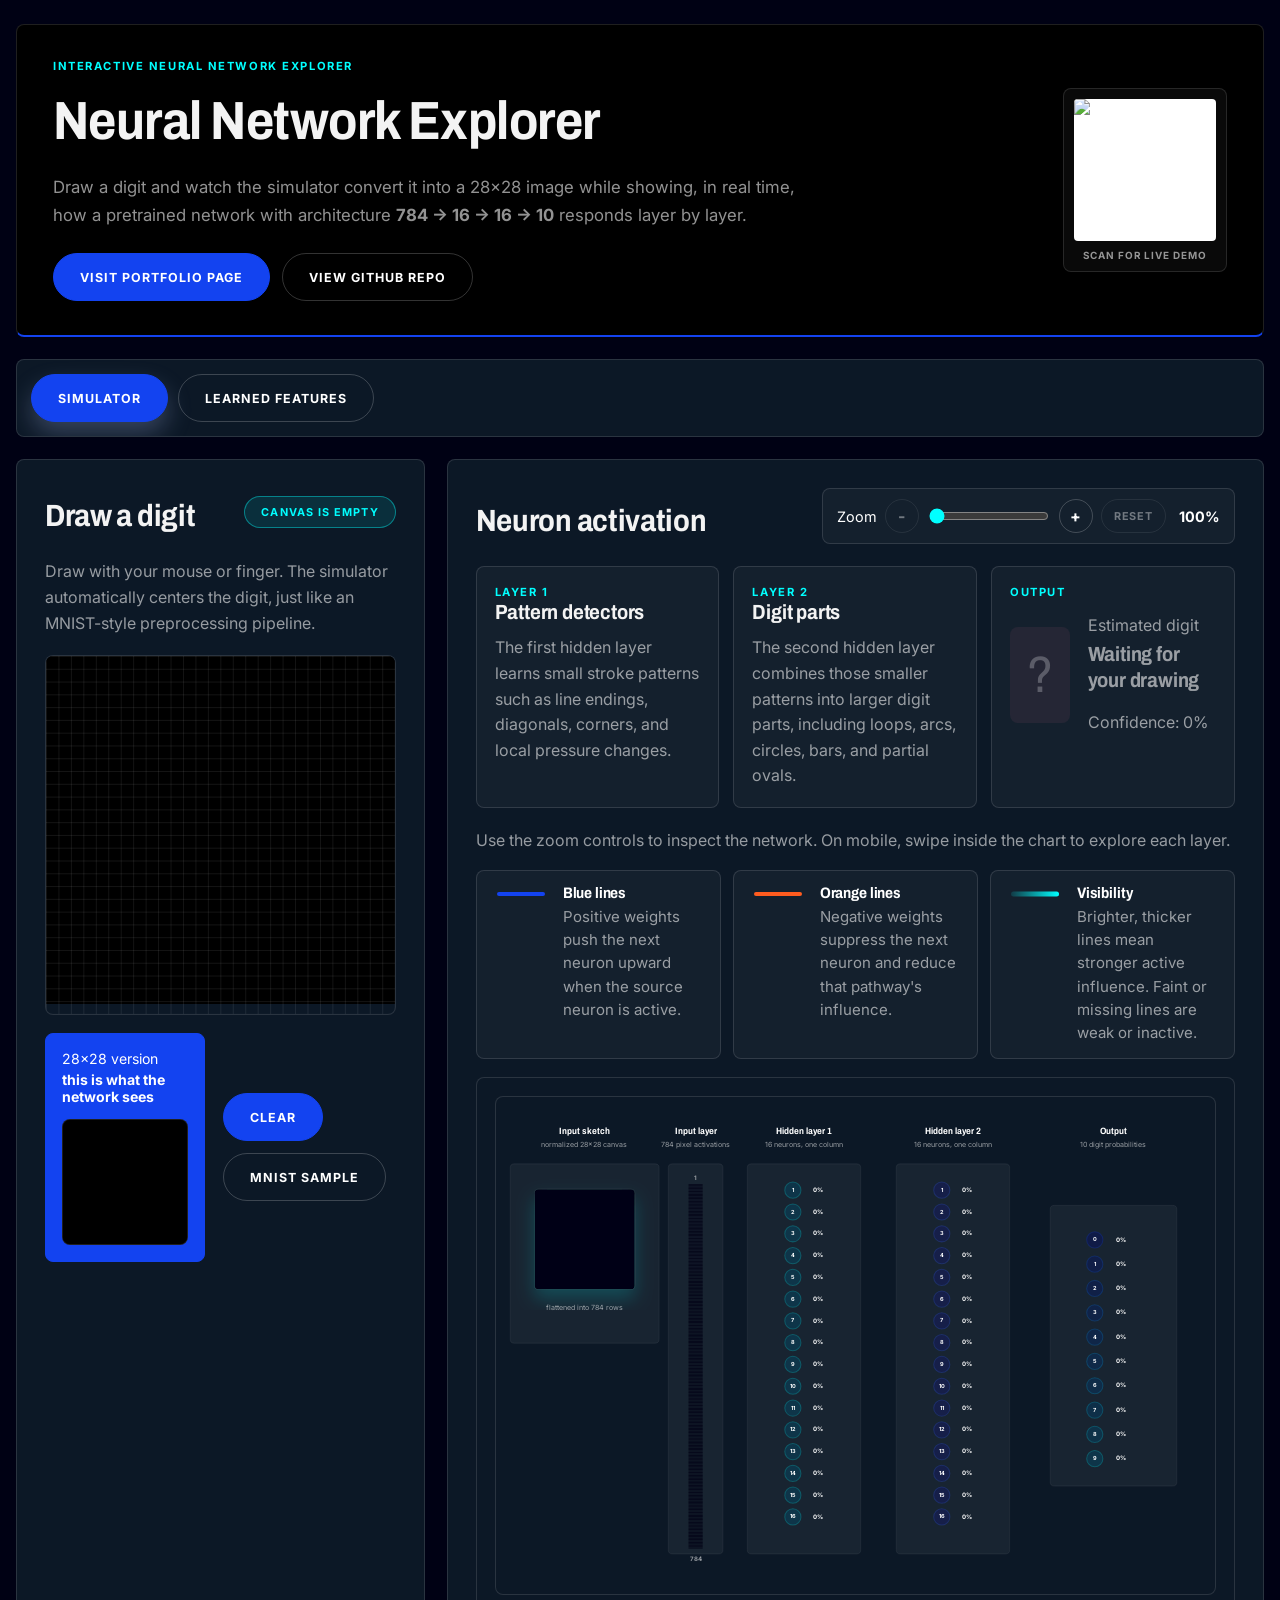
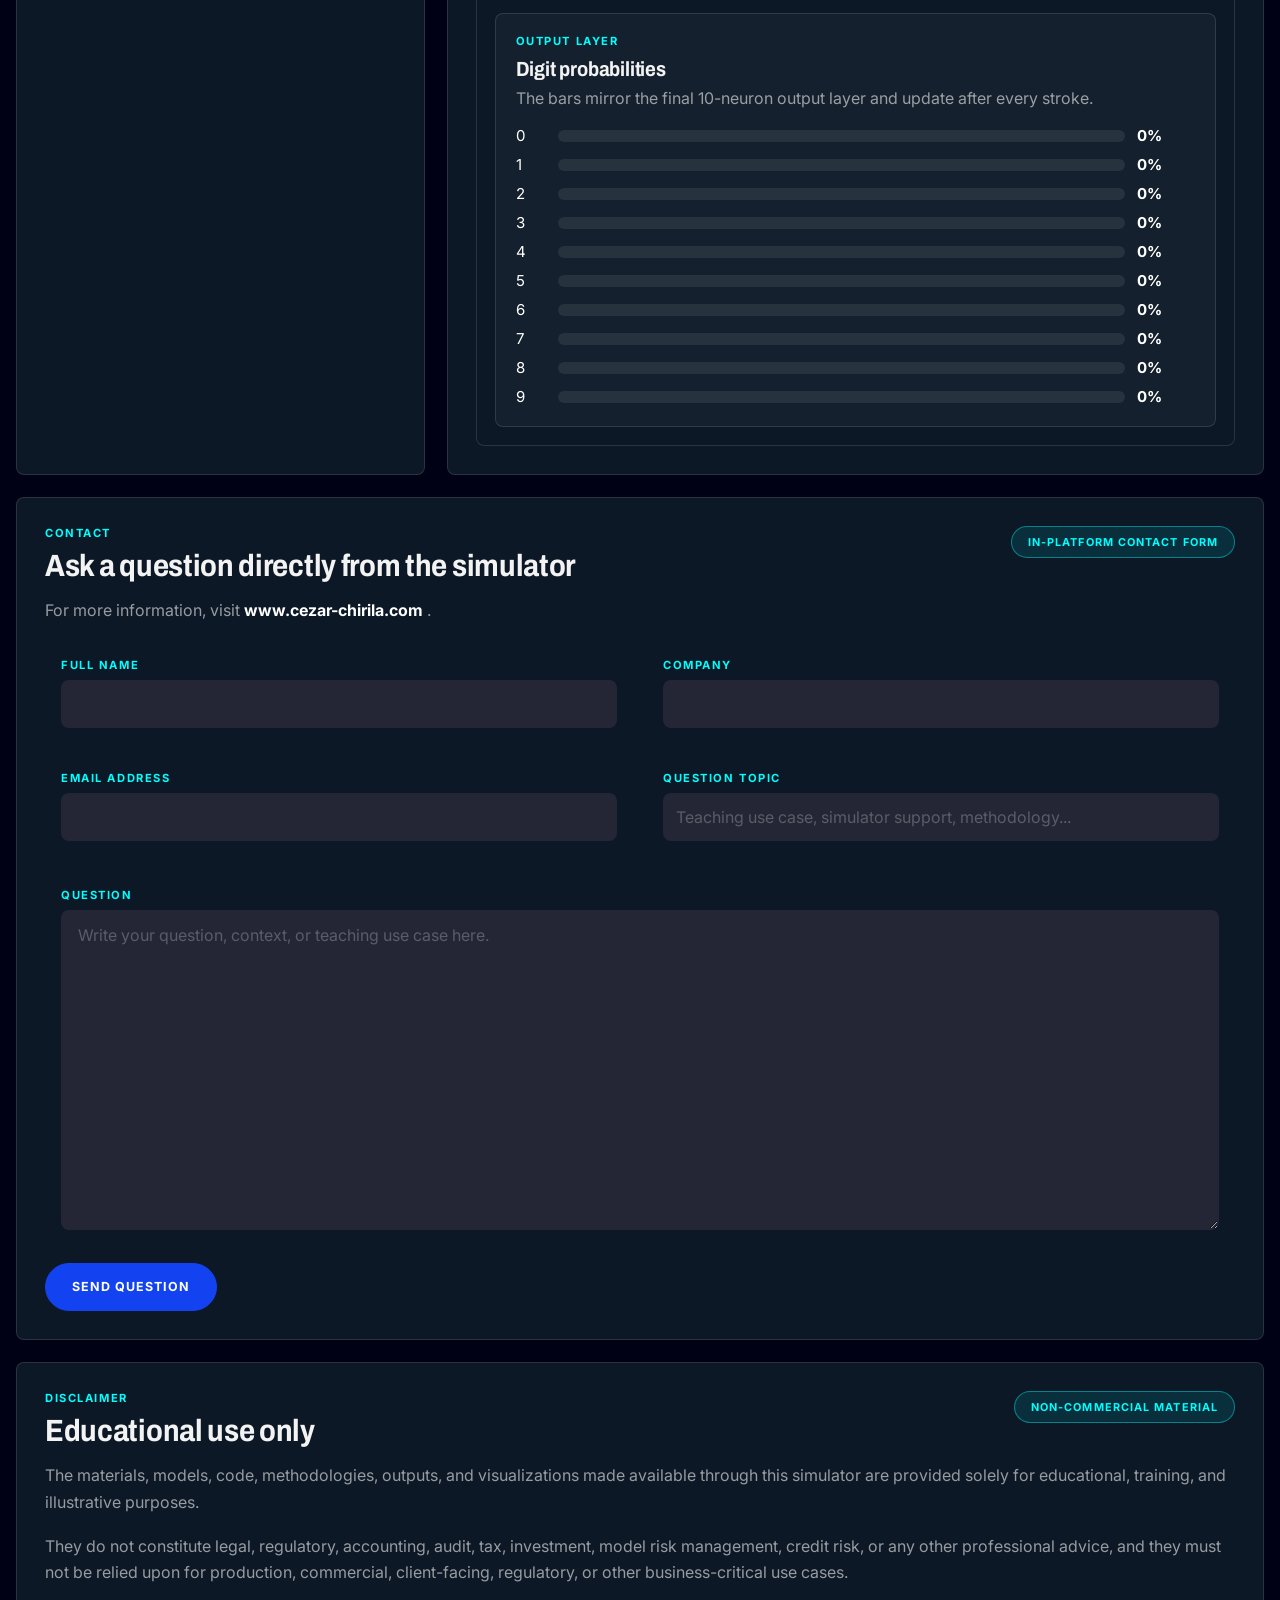
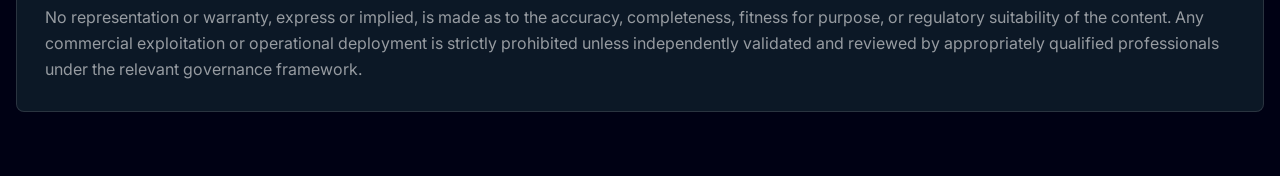
==== commit c8cbbca1: "Point the contact link at cezar-chirila.com Co-Authored-By: Claude Opus 5 <noreply@anthropic.com> Cl" ====
--- a/index.html
+++ b/index.html
@@ -39,7 +39,7 @@
           <div class="hero-actions">
             <a
               class="hero-link"
-              href="https://www.cezar-constantin-chirila.ch/portfolio/neural-network/"
+              href="https://www.cezar-chirila.com/portfolio/"
               target="_blank"
               rel="noreferrer"
             >
@@ -312,8 +312,8 @@
           </div>
           <p class="helper-copy contact-copy">
             For more information, visit
-            <a href="https://www.cezar-constantin-chirila.ch/" target="_blank" rel="noreferrer">
-              www.cezar-constantin-chirila.ch
+            <a href="https://www.cezar-chirila.com" target="_blank" rel="noreferrer">
+              www.cezar-chirila.com
             </a>.
           </p>
 
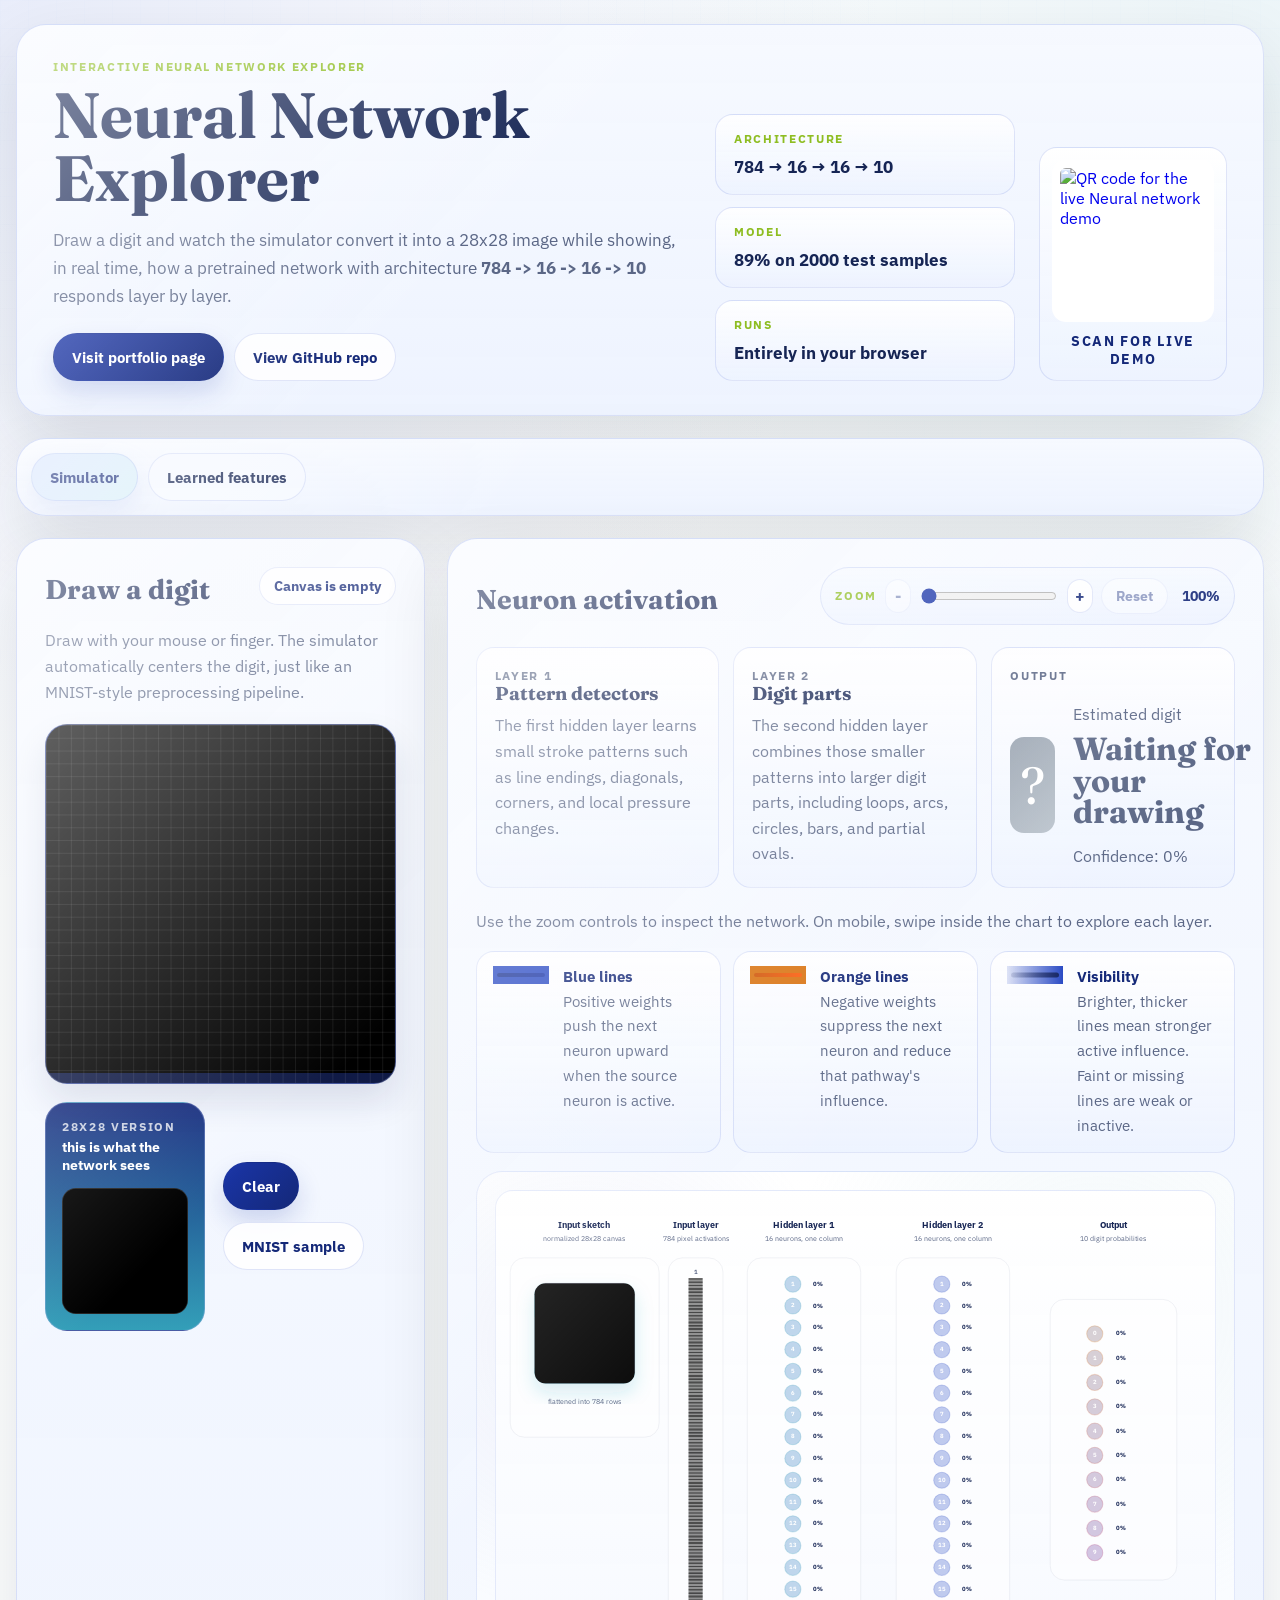
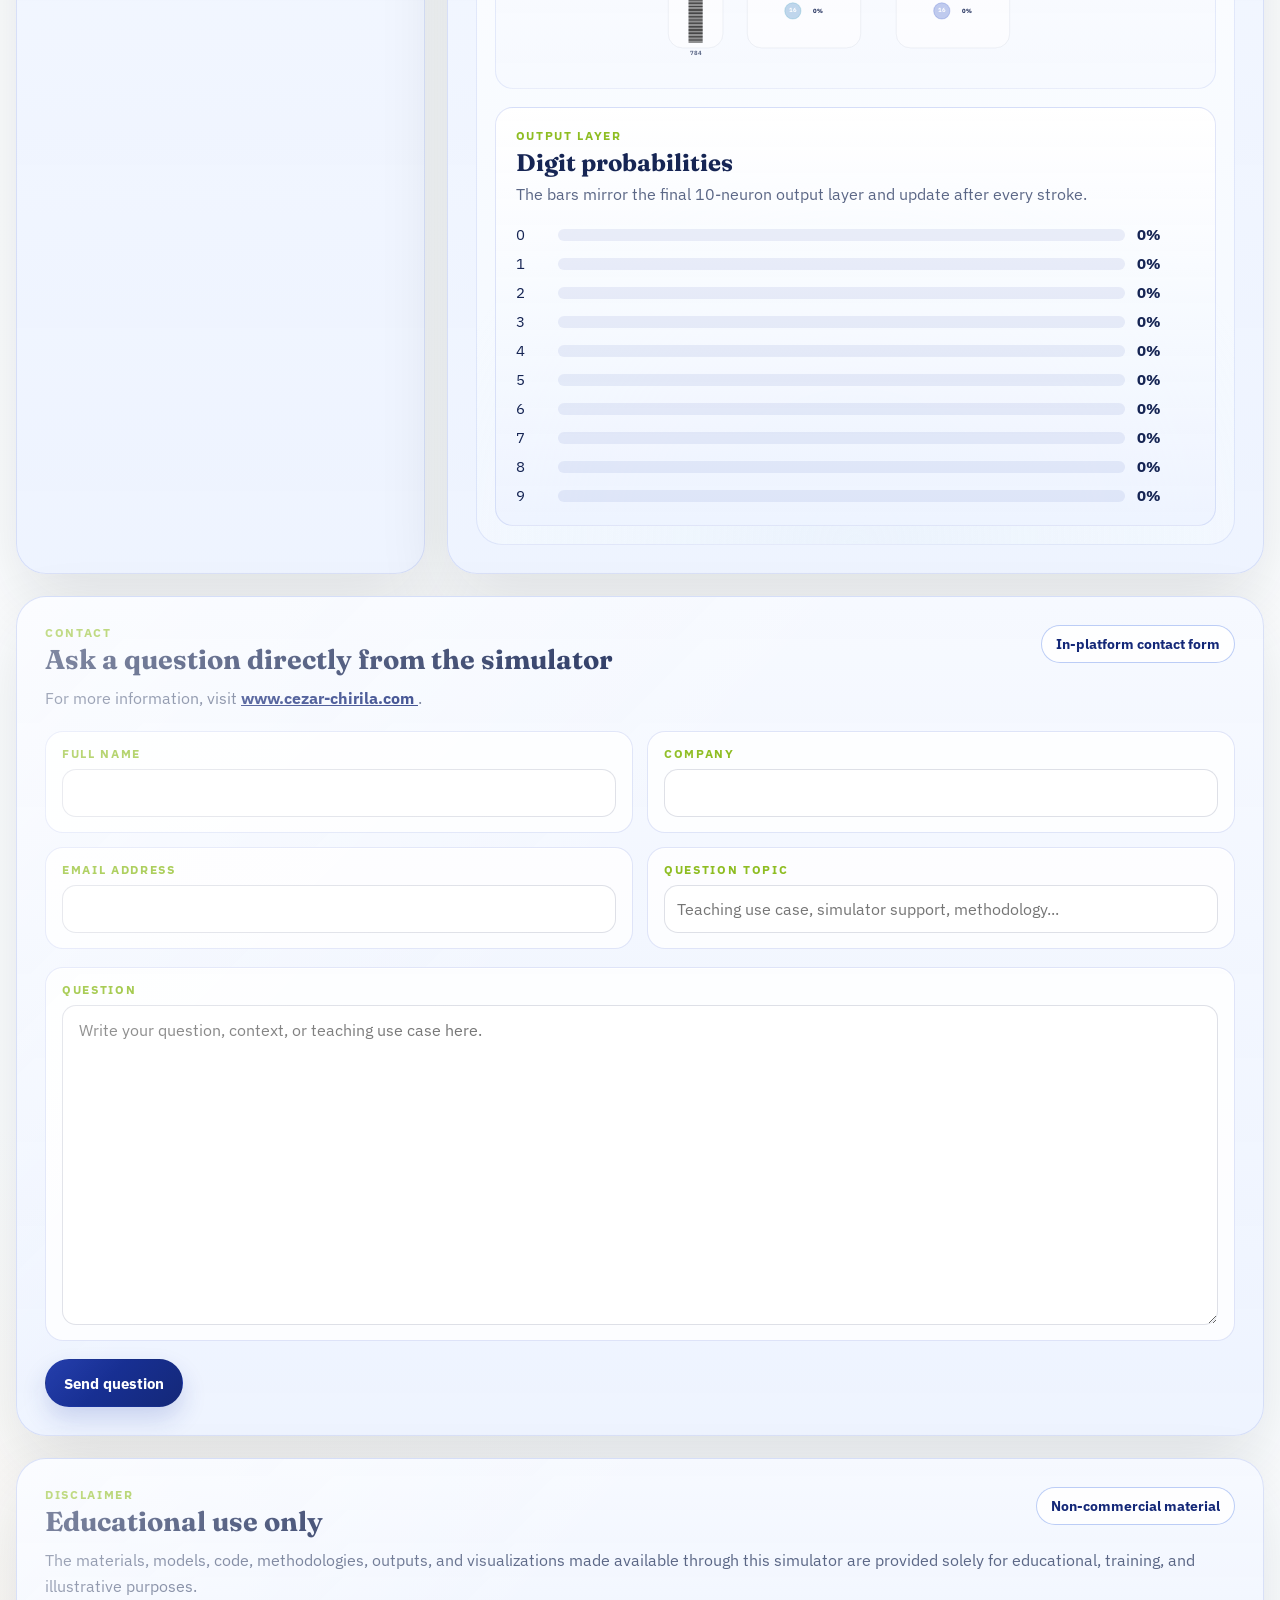
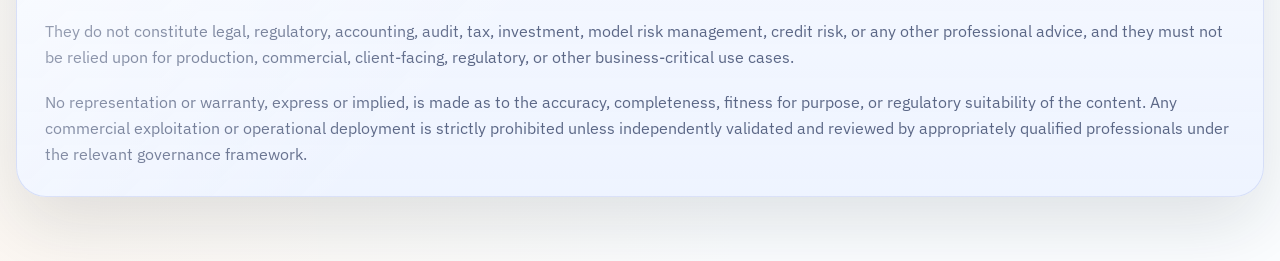
==== commit 20eed4e8: "Restyle to the financial-analysis workshops look (light theme, Fraunces + IBM Plex Sans)" ====
--- a/index.html
+++ b/index.html
@@ -3,7 +3,7 @@
   <head>
     <meta charset="UTF-8" />
     <meta name="viewport" content="width=device-width, initial-scale=1.0" />
-    <meta name="theme-color" content="#000114" />
+    <meta name="theme-color" content="#edf3ff" />
     <title>Neural Network Explorer | Cezar Constantin</title>
     <meta
       name="description"
@@ -21,7 +21,7 @@
     <link rel="preconnect" href="https://fonts.googleapis.com" />
     <link rel="preconnect" href="https://fonts.gstatic.com" crossorigin />
     <link
-      href="https://fonts.googleapis.com/css2?family=Archivo:wdth,wght@75..100,400..700&family=Inter:wght@400;500;600;700&display=swap"
+      href="https://fonts.googleapis.com/css2?family=Fraunces:opsz,wght@9..144,700&family=IBM+Plex+Sans:wght@400;500;600;700&display=swap"
       rel="stylesheet"
     />
     <link rel="stylesheet" href="./styles.css" />
@@ -54,6 +54,20 @@
               View GitHub repo
             </a>
           </div>
+        </div>
+        <div class="hero-badges">
+          <article class="metric-chip">
+            <span class="metric-label">Architecture</span>
+            <strong>784 → 16 → 16 → 10</strong>
+          </article>
+          <article class="metric-chip">
+            <span class="metric-label">Model</span>
+            <strong id="model-accuracy">Loading…</strong>
+          </article>
+          <article class="metric-chip">
+            <span class="metric-label">Runs</span>
+            <strong>Entirely in your browser</strong>
+          </article>
         </div>
         <div class="hero-side">
           <a
--- a/styles.css
+++ b/styles.css
@@ -1,89 +1,89 @@
-:root {
-  --paper: #ffffff;
-  --ink: #17255a;
-  --muted: #5c6788;
-  --coal: #121f4f;
-  --line: rgba(23, 37, 90, 0.12);
-  --blue: #1a35a8;
-  --blue-deep: #152a7e;
-  --cyan: #4fb9d1;
-  --cyan-deep: #2f9db7;
-  --blue-soft: #edf3ff;
-  --blue-soft-2: #f6f9ff;
-  --cyan-soft: #eef8fb;
-  --card-border: rgba(163, 180, 235, 0.38);
-  --lime: #a5d632;
-  --lime-deep: #7ea51f;
-  --yellow: #ffc84d;
-  --yellow-deep: #f2aa00;
-  --orange: #ff5a0a;
-  --orange-deep: #c94700;
-  --magenta: #c51049;
-  --magenta-deep: #990f3c;
-  --shadow: 0 28px 70px rgba(15, 32, 43, 0.12);
-  --radius-xl: 30px;
-  --radius-lg: 22px;
-  --transition: 180ms ease;
-}
-
-* {
-  box-sizing: border-box;
-}
-
-html {
-  color-scheme: light;
-}
-
-body {
-  margin: 0;
-  min-height: 100vh;
-  font-family: "IBM Plex Sans", sans-serif;
-  color: var(--ink);
-  background:
-    radial-gradient(circle at top left, rgba(163, 180, 235, 0.24), transparent 24%),
-    radial-gradient(circle at top right, rgba(189, 220, 232, 0.28), transparent 24%),
-    radial-gradient(circle at bottom left, rgba(215, 231, 247, 0.22), transparent 22%),
-    linear-gradient(180deg, #ffffff 0%, #fbfdff 100%);
-}
-
-body::before {
-  content: "";
-  position: fixed;
-  inset: 0;
-  pointer-events: none;
-  background-image:
-    linear-gradient(rgba(193, 210, 244, 0.2) 1px, transparent 1px),
-    linear-gradient(90deg, rgba(193, 210, 244, 0.2) 1px, transparent 1px);
-  background-size: 28px 28px;
-  mask-image: linear-gradient(180deg, rgba(0, 0, 0, 0.18), transparent 78%);
-}
-
-.page-shell {
-  width: min(1560px, calc(100vw - 32px));
-  margin: 24px auto 64px;
-  display: grid;
-  gap: 22px;
-}
-
-.card {
-  position: relative;
-  background: linear-gradient(180deg, rgba(246, 249, 255, 0.98), rgba(237, 243, 255, 0.94));
-  border: 1px solid var(--card-border);
-  border-radius: var(--radius-xl);
-  box-shadow: var(--shadow);
-  backdrop-filter: blur(14px);
-  overflow: hidden;
-}
-
-.card::after {
-  content: "";
-  position: absolute;
-  inset: 0;
-  pointer-events: none;
-  border-radius: inherit;
-  background: linear-gradient(135deg, rgba(255, 255, 255, 0.52), transparent 42%);
-}
-
+:root {
+  --paper: #ffffff;
+  --ink: #17255a;
+  --muted: #5c6788;
+  --coal: #121f4f;
+  --line: rgba(23, 37, 90, 0.12);
+  --blue: #1a35a8;
+  --blue-deep: #152a7e;
+  --cyan: #4fb9d1;
+  --cyan-deep: #2f9db7;
+  --blue-soft: #edf3ff;
+  --blue-soft-2: #f6f9ff;
+  --cyan-soft: #eef8fb;
+  --card-border: rgba(163, 180, 235, 0.38);
+  --lime: #a5d632;
+  --lime-deep: #7ea51f;
+  --yellow: #ffc84d;
+  --yellow-deep: #f2aa00;
+  --orange: #ff5a0a;
+  --orange-deep: #c94700;
+  --magenta: #c51049;
+  --magenta-deep: #990f3c;
+  --shadow: 0 28px 70px rgba(15, 32, 43, 0.12);
+  --radius-xl: 30px;
+  --radius-lg: 22px;
+  --transition: 180ms ease;
+}
+
+* {
+  box-sizing: border-box;
+}
+
+html {
+  color-scheme: light;
+}
+
+body {
+  margin: 0;
+  min-height: 100vh;
+  font-family: "IBM Plex Sans", sans-serif;
+  color: var(--ink);
+  background:
+    radial-gradient(circle at top left, rgba(163, 180, 235, 0.24), transparent 24%),
+    radial-gradient(circle at top right, rgba(189, 220, 232, 0.28), transparent 24%),
+    radial-gradient(circle at bottom left, rgba(215, 231, 247, 0.22), transparent 22%),
+    linear-gradient(180deg, #ffffff 0%, #fbfdff 100%);
+}
+
+body::before {
+  content: "";
+  position: fixed;
+  inset: 0;
+  pointer-events: none;
+  background-image:
+    linear-gradient(rgba(193, 210, 244, 0.2) 1px, transparent 1px),
+    linear-gradient(90deg, rgba(193, 210, 244, 0.2) 1px, transparent 1px);
+  background-size: 28px 28px;
+  mask-image: linear-gradient(180deg, rgba(0, 0, 0, 0.18), transparent 78%);
+}
+
+.page-shell {
+  width: min(1560px, calc(100vw - 32px));
+  margin: 24px auto 64px;
+  display: grid;
+  gap: 22px;
+}
+
+.card {
+  position: relative;
+  background: linear-gradient(180deg, rgba(246, 249, 255, 0.98), rgba(237, 243, 255, 0.94));
+  border: 1px solid var(--card-border);
+  border-radius: var(--radius-xl);
+  box-shadow: var(--shadow);
+  backdrop-filter: blur(14px);
+  overflow: hidden;
+}
+
+.card::after {
+  content: "";
+  position: absolute;
+  inset: 0;
+  pointer-events: none;
+  border-radius: inherit;
+  background: linear-gradient(135deg, rgba(255, 255, 255, 0.52), transparent 42%);
+}
+
 .hero {
   padding: 34px 36px;
   display: flex;
@@ -101,41 +101,41 @@
   gap: 16px;
   align-items: stretch;
 }
-
-.eyebrow,
-.section-kicker,
-.card-kicker,
-.metric-label {
-  margin: 0;
-  text-transform: uppercase;
-  letter-spacing: 0.14em;
-  font-size: 0.74rem;
-  font-weight: 700;
-  color: var(--lime-deep);
-}
-
-.hero h1,
-.section-heading h2,
-.prediction-copy h3,
-.explain-card h3 {
-  margin: 0;
-  font-family: "Fraunces", serif;
-  line-height: 0.98;
-}
-
-.hero h1 {
-  margin-top: 10px;
-  font-size: clamp(3.4rem, 6vw, 6.4rem);
-}
-
-.hero-text {
-  margin: 18px 0 0;
-  max-width: 760px;
-  font-size: 1.05rem;
-  line-height: 1.65;
-  color: var(--muted);
-}
-
+
+.eyebrow,
+.section-kicker,
+.card-kicker,
+.metric-label {
+  margin: 0;
+  text-transform: uppercase;
+  letter-spacing: 0.14em;
+  font-size: 0.74rem;
+  font-weight: 700;
+  color: var(--lime-deep);
+}
+
+.hero h1,
+.section-heading h2,
+.prediction-copy h3,
+.explain-card h3 {
+  margin: 0;
+  font-family: "Fraunces", serif;
+  line-height: 0.98;
+}
+
+.hero h1 {
+  margin-top: 10px;
+  font-size: clamp(3.4rem, 6vw, 6.4rem);
+}
+
+.hero-text {
+  margin: 18px 0 0;
+  max-width: 760px;
+  font-size: 1.05rem;
+  line-height: 1.65;
+  color: var(--muted);
+}
+
 .hero-badges {
   min-width: 320px;
   display: grid;
@@ -173,26 +173,26 @@
   font-weight: 700;
   color: var(--muted);
 }
-
-.metric-chip {
-  padding: 16px 18px;
-  border-radius: 20px;
-  background: linear-gradient(180deg, rgba(255, 255, 255, 0.9), rgba(237, 243, 255, 0.86));
-  border: 1px solid rgba(163, 180, 235, 0.34);
-  display: grid;
-  gap: 4px;
-}
-
-.metric-chip strong {
-  font-size: 1.02rem;
-}
-
-.metric-link {
-  color: var(--blue-deep);
-  text-decoration: none;
-  overflow-wrap: anywhere;
-}
-
+
+.metric-chip {
+  padding: 16px 18px;
+  border-radius: 20px;
+  background: linear-gradient(180deg, rgba(255, 255, 255, 0.9), rgba(237, 243, 255, 0.86));
+  border: 1px solid rgba(163, 180, 235, 0.34);
+  display: grid;
+  gap: 4px;
+}
+
+.metric-chip strong {
+  font-size: 1.02rem;
+}
+
+.metric-link {
+  color: var(--blue-deep);
+  text-decoration: none;
+  overflow-wrap: anywhere;
+}
+
 .metric-link:hover {
   text-decoration: underline;
 }
@@ -200,13 +200,13 @@
 .tabs {
   padding: 14px;
 }
-
-.tab-list {
-  display: flex;
-  gap: 10px;
-  flex-wrap: wrap;
-}
-
+
+.tab-list {
+  display: flex;
+  gap: 10px;
+  flex-wrap: wrap;
+}
+
 .tab-button {
   display: inline-flex;
   align-items: center;
@@ -222,155 +222,155 @@
   font-weight: 700;
   cursor: pointer;
   transition:
-    transform var(--transition),
-    border-color var(--transition),
-    background var(--transition),
-    box-shadow var(--transition);
-}
-
-.tab-button:hover {
-  transform: translateY(-1px);
-}
-
-.tab-button.is-active {
-  background: linear-gradient(135deg, #d7e4ff, #d9f0f8);
-  color: var(--blue-deep);
-  border-color: rgba(163, 180, 235, 0.42);
-  box-shadow: 0 12px 24px rgba(163, 180, 235, 0.28);
-}
-
-.tab-panel {
-  display: grid;
-  gap: 22px;
-}
-
-.tab-panel[hidden] {
-  display: none;
-}
-
-.dashboard {
-  display: grid;
-  grid-template-columns: minmax(340px, 1fr) minmax(0, 2fr);
-  gap: 22px;
-  align-items: stretch;
-}
-
-.draw-panel,
-.network-panel,
-.feature-panel,
-.feature-overview {
-  padding: 28px;
-}
-
-.draw-panel,
-.network-panel {
-  display: flex;
-  flex-direction: column;
-  height: 100%;
-}
-
-.section-heading {
-  display: flex;
-  justify-content: space-between;
-  align-items: center;
-  gap: 16px;
-  margin-bottom: 22px;
-}
-
-.section-heading h2 {
-  margin-top: 8px;
-  font-size: clamp(1.7rem, 2vw, 2.4rem);
-}
-
-.status-pill {
-  padding: 9px 14px;
-  border-radius: 999px;
-  font-size: 0.9rem;
-  font-weight: 700;
-  color: var(--coal);
-  background: rgba(189, 220, 232, 0.36);
-  border: 1px solid rgba(79, 185, 209, 0.28);
-}
-
-.helper-copy {
-  margin: 0 0 18px;
-  color: var(--muted);
-  line-height: 1.65;
-}
-
-.draw-stage {
-  display: grid;
-  gap: 18px;
-  flex: 1;
-  align-content: start;
-}
-
-.canvas-frame {
-  position: relative;
-  border-radius: 26px;
-  overflow: hidden;
-  background: linear-gradient(180deg, var(--blue-deep) 0%, #101a45 100%);
-  min-height: 360px;
-  border: 1px solid rgba(255, 255, 255, 0.08);
-}
-
-#draw-canvas {
-  display: block;
-  width: 100%;
-  height: auto;
-  aspect-ratio: 1;
-  touch-action: none;
-  cursor: crosshair;
-}
-
-.pixel-grid {
-  position: absolute;
-  inset: 0;
-  pointer-events: none;
-  background-image:
-    linear-gradient(rgba(255, 255, 255, 0.08) 1px, transparent 1px),
-    linear-gradient(90deg, rgba(255, 255, 255, 0.08) 1px, transparent 1px);
-  background-size: calc(100% / 28) calc(100% / 28);
-  mix-blend-mode: screen;
-}
-
-.draw-side {
-  display: grid;
-  grid-template-columns: minmax(120px, 160px) 1fr;
-  gap: 18px;
-  align-items: center;
-}
-
-.mini-preview {
-  padding: 16px;
-  border-radius: 22px;
-  background: linear-gradient(180deg, rgba(21, 42, 126, 0.98), rgba(47, 157, 183, 0.98));
-  color: white;
-  display: grid;
-  gap: 14px;
-}
-
-.preview-label {
-  display: grid;
-  gap: 4px;
-  font-size: 0.88rem;
-  color: rgba(255, 255, 255, 0.78);
-}
-
-#normalized-canvas {
-  width: 100%;
-  image-rendering: pixelated;
-  border-radius: 14px;
-  background: black;
-  border: 1px solid rgba(255, 255, 255, 0.14);
-}
-
+    transform var(--transition),
+    border-color var(--transition),
+    background var(--transition),
+    box-shadow var(--transition);
+}
+
+.tab-button:hover {
+  transform: translateY(-1px);
+}
+
+.tab-button.is-active {
+  background: linear-gradient(135deg, #d7e4ff, #d9f0f8);
+  color: var(--blue-deep);
+  border-color: rgba(163, 180, 235, 0.42);
+  box-shadow: 0 12px 24px rgba(163, 180, 235, 0.28);
+}
+
+.tab-panel {
+  display: grid;
+  gap: 22px;
+}
+
+.tab-panel[hidden] {
+  display: none;
+}
+
+.dashboard {
+  display: grid;
+  grid-template-columns: minmax(340px, 1fr) minmax(0, 2fr);
+  gap: 22px;
+  align-items: stretch;
+}
+
+.draw-panel,
+.network-panel,
+.feature-panel,
+.feature-overview {
+  padding: 28px;
+}
+
+.draw-panel,
+.network-panel {
+  display: flex;
+  flex-direction: column;
+  height: 100%;
+}
+
+.section-heading {
+  display: flex;
+  justify-content: space-between;
+  align-items: center;
+  gap: 16px;
+  margin-bottom: 22px;
+}
+
+.section-heading h2 {
+  margin-top: 8px;
+  font-size: clamp(1.7rem, 2vw, 2.4rem);
+}
+
+.status-pill {
+  padding: 9px 14px;
+  border-radius: 999px;
+  font-size: 0.9rem;
+  font-weight: 700;
+  color: var(--coal);
+  background: rgba(189, 220, 232, 0.36);
+  border: 1px solid rgba(79, 185, 209, 0.28);
+}
+
+.helper-copy {
+  margin: 0 0 18px;
+  color: var(--muted);
+  line-height: 1.65;
+}
+
+.draw-stage {
+  display: grid;
+  gap: 18px;
+  flex: 1;
+  align-content: start;
+}
+
+.canvas-frame {
+  position: relative;
+  border-radius: 26px;
+  overflow: hidden;
+  background: linear-gradient(180deg, var(--blue-deep) 0%, #101a45 100%);
+  min-height: 360px;
+  border: 1px solid rgba(255, 255, 255, 0.08);
+}
+
+#draw-canvas {
+  display: block;
+  width: 100%;
+  height: auto;
+  aspect-ratio: 1;
+  touch-action: none;
+  cursor: crosshair;
+}
+
+.pixel-grid {
+  position: absolute;
+  inset: 0;
+  pointer-events: none;
+  background-image:
+    linear-gradient(rgba(255, 255, 255, 0.08) 1px, transparent 1px),
+    linear-gradient(90deg, rgba(255, 255, 255, 0.08) 1px, transparent 1px);
+  background-size: calc(100% / 28) calc(100% / 28);
+  mix-blend-mode: screen;
+}
+
+.draw-side {
+  display: grid;
+  grid-template-columns: minmax(120px, 160px) 1fr;
+  gap: 18px;
+  align-items: center;
+}
+
+.mini-preview {
+  padding: 16px;
+  border-radius: 22px;
+  background: linear-gradient(180deg, rgba(21, 42, 126, 0.98), rgba(47, 157, 183, 0.98));
+  color: white;
+  display: grid;
+  gap: 14px;
+}
+
+.preview-label {
+  display: grid;
+  gap: 4px;
+  font-size: 0.88rem;
+  color: rgba(255, 255, 255, 0.78);
+}
+
+#normalized-canvas {
+  width: 100%;
+  image-rendering: pixelated;
+  border-radius: 14px;
+  background: black;
+  border: 1px solid rgba(255, 255, 255, 0.14);
+}
+
 .controls {
   display: flex;
   gap: 12px;
   flex-wrap: wrap;
 }
-
+
 .primary-button,
 .secondary-button {
   display: inline-flex;
@@ -385,102 +385,102 @@
   font-weight: 700;
   cursor: pointer;
   transition:
-    transform var(--transition),
-    box-shadow var(--transition),
-    background var(--transition);
-}
-
-.primary-button {
-  color: white;
-  background: linear-gradient(135deg, var(--orange), var(--magenta));
-  box-shadow: 0 16px 24px rgba(197, 16, 73, 0.24);
-}
-
-.secondary-button {
-  color: var(--ink);
-  background: rgba(246, 249, 255, 0.96);
-  border: 1px solid rgba(163, 180, 235, 0.32);
-}
-
-.primary-button:hover,
-.secondary-button:hover {
-  transform: translateY(-1px);
-}
-
-.primary-button:disabled,
-.secondary-button:disabled {
-  cursor: not-allowed;
-  opacity: 0.56;
-  transform: none;
-  box-shadow: none;
-}
-
-.prediction-header {
-  display: flex;
-  gap: 18px;
-  align-items: center;
-  margin-bottom: 22px;
-}
-
-.prediction-digit {
-  width: 96px;
-  height: 96px;
-  border-radius: 28px;
-  display: grid;
-  place-items: center;
-  font-family: "Fraunces", serif;
-  font-size: 3.2rem;
-  color: white;
-  background: linear-gradient(135deg, var(--magenta), var(--orange));
-  box-shadow: 0 20px 30px rgba(197, 16, 73, 0.22);
-}
-
-.prediction-copy {
-  display: grid;
-  gap: 6px;
-}
-
-.prediction-copy h3 {
-  font-size: 2rem;
-}
-
-.confidence-line {
-  margin: 0;
-  color: var(--muted);
-}
-
-.probability-bars {
-  display: grid;
-  gap: 10px;
-}
-
-.probability-row {
-  display: grid;
-  grid-template-columns: 30px 1fr 58px;
-  gap: 12px;
-  align-items: center;
-}
-
-.probability-row span,
-.probability-row strong {
-  font-size: 0.94rem;
-}
-
-.bar-track {
-  height: 12px;
-  border-radius: 999px;
-  background: rgba(23, 34, 43, 0.08);
-  overflow: hidden;
-}
-
-.bar-fill {
-  height: 100%;
-  width: 0%;
-  border-radius: inherit;
-  background: linear-gradient(90deg, var(--orange), var(--magenta));
-  transition: width 220ms ease;
-}
-
+    transform var(--transition),
+    box-shadow var(--transition),
+    background var(--transition);
+}
+
+.primary-button {
+  color: white;
+  background: linear-gradient(135deg, var(--orange), var(--magenta));
+  box-shadow: 0 16px 24px rgba(197, 16, 73, 0.24);
+}
+
+.secondary-button {
+  color: var(--ink);
+  background: rgba(246, 249, 255, 0.96);
+  border: 1px solid rgba(163, 180, 235, 0.32);
+}
+
+.primary-button:hover,
+.secondary-button:hover {
+  transform: translateY(-1px);
+}
+
+.primary-button:disabled,
+.secondary-button:disabled {
+  cursor: not-allowed;
+  opacity: 0.56;
+  transform: none;
+  box-shadow: none;
+}
+
+.prediction-header {
+  display: flex;
+  gap: 18px;
+  align-items: center;
+  margin-bottom: 22px;
+}
+
+.prediction-digit {
+  width: 96px;
+  height: 96px;
+  border-radius: 28px;
+  display: grid;
+  place-items: center;
+  font-family: "Fraunces", serif;
+  font-size: 3.2rem;
+  color: white;
+  background: linear-gradient(135deg, var(--magenta), var(--orange));
+  box-shadow: 0 20px 30px rgba(197, 16, 73, 0.22);
+}
+
+.prediction-copy {
+  display: grid;
+  gap: 6px;
+}
+
+.prediction-copy h3 {
+  font-size: 2rem;
+}
+
+.confidence-line {
+  margin: 0;
+  color: var(--muted);
+}
+
+.probability-bars {
+  display: grid;
+  gap: 10px;
+}
+
+.probability-row {
+  display: grid;
+  grid-template-columns: 30px 1fr 58px;
+  gap: 12px;
+  align-items: center;
+}
+
+.probability-row span,
+.probability-row strong {
+  font-size: 0.94rem;
+}
+
+.bar-track {
+  height: 12px;
+  border-radius: 999px;
+  background: rgba(23, 34, 43, 0.08);
+  overflow: hidden;
+}
+
+.bar-fill {
+  height: 100%;
+  width: 0%;
+  border-radius: inherit;
+  background: linear-gradient(90deg, var(--orange), var(--magenta));
+  transition: width 220ms ease;
+}
+
 .network-shell {
   flex: 1;
   min-height: 0;
@@ -491,12 +491,12 @@
   -webkit-overflow-scrolling: touch;
   border: 1px solid rgba(163, 180, 235, 0.28);
   background:
-    radial-gradient(circle at 14% 18%, rgba(163, 180, 235, 0.18), transparent 26%),
-    radial-gradient(circle at 82% 14%, rgba(189, 220, 232, 0.2), transparent 30%),
-    radial-gradient(circle at 50% 100%, rgba(215, 231, 247, 0.26), transparent 42%),
-    linear-gradient(180deg, rgba(255, 255, 255, 0.99), rgba(243, 248, 255, 0.99));
-}
-
+    radial-gradient(circle at 14% 18%, rgba(163, 180, 235, 0.18), transparent 26%),
+    radial-gradient(circle at 82% 14%, rgba(189, 220, 232, 0.2), transparent 30%),
+    radial-gradient(circle at 50% 100%, rgba(215, 231, 247, 0.26), transparent 42%),
+    linear-gradient(180deg, rgba(255, 255, 255, 0.99), rgba(243, 248, 255, 0.99));
+}
+
 .network-display {
   display: grid;
   gap: 18px;
@@ -574,175 +574,175 @@
   display: flex;
   align-items: center;
   gap: 10px;
-  flex-wrap: wrap;
-  padding: 10px 14px;
-  border-radius: 999px;
-  background: linear-gradient(180deg, rgba(246, 249, 255, 0.94), rgba(237, 243, 255, 0.9));
-  border: 1px solid rgba(163, 180, 235, 0.34);
-}
-
-.zoom-label,
-.zoom-value {
-  font-size: 0.9rem;
-  color: var(--blue-deep);
-}
-
+  flex-wrap: wrap;
+  padding: 10px 14px;
+  border-radius: 999px;
+  background: linear-gradient(180deg, rgba(246, 249, 255, 0.94), rgba(237, 243, 255, 0.9));
+  border: 1px solid rgba(163, 180, 235, 0.34);
+}
+
+.zoom-label,
+.zoom-value {
+  font-size: 0.9rem;
+  color: var(--blue-deep);
+}
+
 .zoom-range {
   width: 140px;
   flex: 1 1 180px;
   min-width: 120px;
   accent-color: var(--blue);
 }
-
-.zoom-button,
-.zoom-reset-button {
-  appearance: none;
-  border: 1px solid rgba(163, 180, 235, 0.38);
-  background: rgba(255, 255, 255, 0.94);
-  color: var(--blue-deep);
-  border-radius: 999px;
-  font: inherit;
-  font-weight: 700;
-  cursor: pointer;
-  transition:
-    transform var(--transition),
-    background var(--transition),
-    border-color var(--transition);
-}
-
-.zoom-button {
-  width: 34px;
-  height: 34px;
-  padding: 0;
-  display: grid;
-  place-items: center;
-}
-
-.zoom-reset-button {
-  padding: 8px 14px;
-}
-
-.zoom-button:hover,
-.zoom-reset-button:hover {
-  transform: translateY(-1px);
-  background: white;
-}
-
-.zoom-button:disabled,
-.zoom-reset-button:disabled {
-  cursor: not-allowed;
-  opacity: 0.45;
-  transform: none;
-}
-
-.network-visual-frame {
-  width: 100%;
-  border-radius: 22px;
-  overflow: hidden;
-  background: linear-gradient(180deg, rgba(255, 255, 255, 0.96), rgba(237, 243, 255, 0.86));
-  border: 1px solid rgba(163, 180, 235, 0.24);
-  transition: width 180ms ease;
-}
-
-#network-svg {
-  width: 100%;
-  display: block;
-}
-
-.explain-grid {
-  margin: 0 0 20px;
-  display: grid;
-  gap: 14px;
-  grid-template-columns: repeat(auto-fit, minmax(220px, 1fr));
-}
-
-.explain-card {
-  padding: 18px;
-  border-radius: 22px;
-  background: linear-gradient(180deg, rgba(255, 255, 255, 0.9), rgba(237, 243, 255, 0.84));
-  border: 1px solid rgba(163, 180, 235, 0.28);
-}
-
-.explain-card p:last-child {
-  margin: 10px 0 0;
-  color: var(--muted);
-  line-height: 1.6;
-}
-
-.output-summary-card {
-  display: grid;
-  gap: 16px;
-  align-content: start;
-}
-
-.output-summary-card .prediction-header {
-  margin: 0;
-}
-
-.visual-output-bars {
-  padding: 20px;
-  border-radius: 22px;
-  background: linear-gradient(180deg, rgba(255, 255, 255, 0.92), rgba(237, 243, 255, 0.88));
-  border: 1px solid rgba(163, 180, 235, 0.28);
-}
-
-.visual-output-bars h3 {
-  margin: 8px 0 6px;
-  font-family: "Fraunces", serif;
-  font-size: 1.5rem;
-  line-height: 1;
-}
-
-.visual-output-bars .confidence-line {
-  margin-bottom: 18px;
-}
-
-.feature-overview-copy {
-  margin: -6px 0 18px;
-  max-width: 960px;
-  color: var(--muted);
-  line-height: 1.65;
-}
-
-.legend-grid {
-  display: grid;
-  grid-template-columns: repeat(2, minmax(0, 1fr));
-  gap: 12px;
-}
-
-.legend-item {
-  display: flex;
-  gap: 12px;
-  align-items: center;
-  padding: 14px 16px;
-  border-radius: 18px;
-  background: linear-gradient(180deg, rgba(255, 255, 255, 0.92), rgba(237, 243, 255, 0.86));
-  border: 1px solid rgba(163, 180, 235, 0.26);
-}
-
-.legend-swatch {
-  width: 34px;
-  height: 16px;
-  border-radius: 999px;
-  flex: 0 0 auto;
-}
-
+
+.zoom-button,
+.zoom-reset-button {
+  appearance: none;
+  border: 1px solid rgba(163, 180, 235, 0.38);
+  background: rgba(255, 255, 255, 0.94);
+  color: var(--blue-deep);
+  border-radius: 999px;
+  font: inherit;
+  font-weight: 700;
+  cursor: pointer;
+  transition:
+    transform var(--transition),
+    background var(--transition),
+    border-color var(--transition);
+}
+
+.zoom-button {
+  width: 34px;
+  height: 34px;
+  padding: 0;
+  display: grid;
+  place-items: center;
+}
+
+.zoom-reset-button {
+  padding: 8px 14px;
+}
+
+.zoom-button:hover,
+.zoom-reset-button:hover {
+  transform: translateY(-1px);
+  background: white;
+}
+
+.zoom-button:disabled,
+.zoom-reset-button:disabled {
+  cursor: not-allowed;
+  opacity: 0.45;
+  transform: none;
+}
+
+.network-visual-frame {
+  width: 100%;
+  border-radius: 22px;
+  overflow: hidden;
+  background: linear-gradient(180deg, rgba(255, 255, 255, 0.96), rgba(237, 243, 255, 0.86));
+  border: 1px solid rgba(163, 180, 235, 0.24);
+  transition: width 180ms ease;
+}
+
+#network-svg {
+  width: 100%;
+  display: block;
+}
+
+.explain-grid {
+  margin: 0 0 20px;
+  display: grid;
+  gap: 14px;
+  grid-template-columns: repeat(auto-fit, minmax(220px, 1fr));
+}
+
+.explain-card {
+  padding: 18px;
+  border-radius: 22px;
+  background: linear-gradient(180deg, rgba(255, 255, 255, 0.9), rgba(237, 243, 255, 0.84));
+  border: 1px solid rgba(163, 180, 235, 0.28);
+}
+
+.explain-card p:last-child {
+  margin: 10px 0 0;
+  color: var(--muted);
+  line-height: 1.6;
+}
+
+.output-summary-card {
+  display: grid;
+  gap: 16px;
+  align-content: start;
+}
+
+.output-summary-card .prediction-header {
+  margin: 0;
+}
+
+.visual-output-bars {
+  padding: 20px;
+  border-radius: 22px;
+  background: linear-gradient(180deg, rgba(255, 255, 255, 0.92), rgba(237, 243, 255, 0.88));
+  border: 1px solid rgba(163, 180, 235, 0.28);
+}
+
+.visual-output-bars h3 {
+  margin: 8px 0 6px;
+  font-family: "Fraunces", serif;
+  font-size: 1.5rem;
+  line-height: 1;
+}
+
+.visual-output-bars .confidence-line {
+  margin-bottom: 18px;
+}
+
+.feature-overview-copy {
+  margin: -6px 0 18px;
+  max-width: 960px;
+  color: var(--muted);
+  line-height: 1.65;
+}
+
+.legend-grid {
+  display: grid;
+  grid-template-columns: repeat(2, minmax(0, 1fr));
+  gap: 12px;
+}
+
+.legend-item {
+  display: flex;
+  gap: 12px;
+  align-items: center;
+  padding: 14px 16px;
+  border-radius: 18px;
+  background: linear-gradient(180deg, rgba(255, 255, 255, 0.92), rgba(237, 243, 255, 0.86));
+  border: 1px solid rgba(163, 180, 235, 0.26);
+}
+
+.legend-swatch {
+  width: 34px;
+  height: 16px;
+  border-radius: 999px;
+  flex: 0 0 auto;
+}
+
 .legend-layer-1 {
-  background: linear-gradient(90deg, var(--cyan), #67e8f9);
+  background: linear-gradient(90deg, var(--lime-deep), var(--lime));
 }
 
 .legend-layer-2 {
-  background: linear-gradient(90deg, var(--blue-deep), var(--blue));
-}
-
-.legend-negative {
-  background: linear-gradient(90deg, var(--orange-deep), var(--orange));
-}
-
-.legend-neutral {
-  background: linear-gradient(90deg, #000000, #202020);
-}
-
+  background: linear-gradient(90deg, #5f7c18, var(--lime-deep));
+}
+
+.legend-negative {
+  background: linear-gradient(90deg, var(--orange-deep), var(--orange));
+}
+
+.legend-neutral {
+  background: linear-gradient(90deg, #000000, #202020);
+}
+
 .feature-sections {
   display: grid;
   grid-template-columns: 1fr 1fr;
@@ -906,123 +906,123 @@
 .feature-grid {
   display: grid;
   grid-template-columns: repeat(4, minmax(0, 1fr));
-  gap: 14px;
-}
-
-.feature-card {
-  --activation: 0;
-  padding: 14px;
-  border-radius: 22px;
-  background: linear-gradient(180deg, rgba(255, 255, 255, 0.92), rgba(237, 243, 255, 0.88));
-  border: 1px solid rgba(163, 180, 235, 0.26);
-  display: grid;
-  gap: 12px;
-  transition:
-    transform 180ms ease,
-    box-shadow 180ms ease,
-    border-color 180ms ease;
-  box-shadow:
-    0 8px 22px rgba(13, 26, 33, 0.06),
-    0 0 calc(22px + var(--activation) * 22px) rgba(165, 214, 50, calc(0.12 + var(--activation) * 0.16));
-  transform: translateY(calc(var(--activation) * -3px));
-}
-
-.feature-card.is-layer-2 {
-  box-shadow:
-    0 8px 22px rgba(13, 26, 33, 0.06),
-    0 0 calc(22px + var(--activation) * 22px) rgba(126, 165, 31, calc(0.12 + var(--activation) * 0.16));
-}
-
-.feature-card canvas {
-  width: 100%;
-  aspect-ratio: 1;
-  image-rendering: pixelated;
-  border-radius: 16px;
-  background: rgba(10, 10, 10, 0.98);
-}
-
-.feature-card-header {
-  display: flex;
-  justify-content: space-between;
-  align-items: center;
-  gap: 12px;
-}
-
-.feature-card-title {
-  font-weight: 700;
-}
-
-.feature-card-value {
-  color: var(--muted);
-  font-size: 0.88rem;
-}
-
-.network-label {
-  font-size: 18px;
-  font-weight: 700;
-  fill: var(--ink);
-}
-
-.network-subtitle {
-  font-size: 14px;
-  fill: var(--muted);
-}
-
-.network-index-label {
-  font-family: "IBM Plex Sans", sans-serif;
-  font-size: 12px;
-  font-weight: 700;
-  fill: var(--muted);
-}
-
-.network-node-text {
-  font-family: "IBM Plex Sans", sans-serif;
-  font-size: 11px;
-  font-weight: 700;
-  fill: white;
-  text-anchor: middle;
-  dominant-baseline: middle;
-  pointer-events: none;
-}
-
-.network-node-value {
-  font-family: "IBM Plex Sans", sans-serif;
-  font-size: 12px;
-  font-weight: 700;
-  fill: var(--ink);
-  text-anchor: start;
-  dominant-baseline: middle;
-}
-
-.network-node-circle,
-.network-input-frame,
-.network-layer-card,
-.network-input-bar {
-  transition:
-    fill 180ms ease,
-    stroke 180ms ease,
-    opacity 180ms ease;
-}
-
-.network-edge {
-  fill: none;
-  stroke-linecap: round;
-  transition:
-    stroke 160ms ease,
-    stroke-width 160ms ease,
-    opacity 160ms ease;
-}
-
-.empty-state .prediction-digit {
-  background: linear-gradient(135deg, #9aa4b1, #bbc4cd);
-  box-shadow: none;
-}
-
-.empty-state #prediction-label,
-.empty-state #prediction-confidence {
-  color: var(--muted);
-}
-
+  gap: 14px;
+}
+
+.feature-card {
+  --activation: 0;
+  padding: 14px;
+  border-radius: 22px;
+  background: linear-gradient(180deg, rgba(255, 255, 255, 0.92), rgba(237, 243, 255, 0.88));
+  border: 1px solid rgba(163, 180, 235, 0.26);
+  display: grid;
+  gap: 12px;
+  transition:
+    transform 180ms ease,
+    box-shadow 180ms ease,
+    border-color 180ms ease;
+  box-shadow:
+    0 8px 22px rgba(13, 26, 33, 0.06),
+    0 0 calc(22px + var(--activation) * 22px) rgba(165, 214, 50, calc(0.12 + var(--activation) * 0.16));
+  transform: translateY(calc(var(--activation) * -3px));
+}
+
+.feature-card.is-layer-2 {
+  box-shadow:
+    0 8px 22px rgba(13, 26, 33, 0.06),
+    0 0 calc(22px + var(--activation) * 22px) rgba(126, 165, 31, calc(0.12 + var(--activation) * 0.16));
+}
+
+.feature-card canvas {
+  width: 100%;
+  aspect-ratio: 1;
+  image-rendering: pixelated;
+  border-radius: 16px;
+  background: rgba(10, 10, 10, 0.98);
+}
+
+.feature-card-header {
+  display: flex;
+  justify-content: space-between;
+  align-items: center;
+  gap: 12px;
+}
+
+.feature-card-title {
+  font-weight: 700;
+}
+
+.feature-card-value {
+  color: var(--muted);
+  font-size: 0.88rem;
+}
+
+.network-label {
+  font-size: 18px;
+  font-weight: 700;
+  fill: var(--ink);
+}
+
+.network-subtitle {
+  font-size: 14px;
+  fill: var(--muted);
+}
+
+.network-index-label {
+  font-family: "IBM Plex Sans", sans-serif;
+  font-size: 12px;
+  font-weight: 700;
+  fill: var(--muted);
+}
+
+.network-node-text {
+  font-family: "IBM Plex Sans", sans-serif;
+  font-size: 11px;
+  font-weight: 700;
+  fill: white;
+  text-anchor: middle;
+  dominant-baseline: middle;
+  pointer-events: none;
+}
+
+.network-node-value {
+  font-family: "IBM Plex Sans", sans-serif;
+  font-size: 12px;
+  font-weight: 700;
+  fill: var(--ink);
+  text-anchor: start;
+  dominant-baseline: middle;
+}
+
+.network-node-circle,
+.network-input-frame,
+.network-layer-card,
+.network-input-bar {
+  transition:
+    fill 180ms ease,
+    stroke 180ms ease,
+    opacity 180ms ease;
+}
+
+.network-edge {
+  fill: none;
+  stroke-linecap: round;
+  transition:
+    stroke 160ms ease,
+    stroke-width 160ms ease,
+    opacity 160ms ease;
+}
+
+.empty-state .prediction-digit {
+  background: linear-gradient(135deg, #9aa4b1, #bbc4cd);
+  box-shadow: none;
+}
+
+.empty-state #prediction-label,
+.empty-state #prediction-confidence {
+  color: var(--muted);
+}
+
 @media (max-width: 1260px) {
   .dashboard {
     grid-template-columns: 1fr;
@@ -1053,11 +1053,11 @@
   .hero,
   .draw-panel,
   .network-panel,
-  .feature-panel,
-  .feature-overview {
-    padding: 22px;
-  }
-
+  .feature-panel,
+  .feature-overview {
+    padding: 22px;
+  }
+
   .hero {
     flex-direction: column;
     align-items: stretch;
@@ -1141,11 +1141,11 @@
   .panel-subgrid.two-up {
     grid-template-columns: 1fr;
   }
-
-  .explain-grid {
-    grid-template-columns: 1fr;
-  }
-
+
+  .explain-grid {
+    grid-template-columns: 1fr;
+  }
+
   .prediction-header {
     align-items: flex-start;
   }
@@ -1261,298 +1261,131 @@
     grid-template-columns: 24px 1fr 50px;
     gap: 8px;
   }
-
+
   .zoom-range {
     width: 100%;
     min-width: 160px;
   }
 }
 
+
 /* ==========================================================================
-   unit8-aligned theme layer
-   --------------------------------------------------------------------------
-   Derived from https://unit8.com/wp-content/themes/unit8/css/style.css
-
-   Palette   #1343F0  primary blue      (.btn-primary, .content-section--blue)
-             #00FFFF  cyan accent       (.btn-primary-light, .industries-icon)
-             #000114  near-black navy   (.content-section--academy)
-             #0C1826  raised surface    (.trusted-by--academy)
-             #252635  input surface     (.control-input--purple)
-             #5B5C68  muted input text
-             #F3F3F3  page text / unit8 body background
-
-   Type      Archivo  stands in for Sharp Grotesk No20 (headings)
-             Inter    stands in for Neue Montreal (body)
-             Headings: bold, line-height 128% (unit8 h1/h2/h3)
-             Buttons:  uppercase, bold, pill radius 3.25rem
-
-   Shape     Flat surfaces, no gradients, no glass blur.
-             Cards 8px (unit8 uses 0.5rem), buttons full pill.
-             Motion 350ms ease-out (unit8 transition timing).
+   Alignment layer: same look and feel as
+   https://cezar-constantin.github.io/analiza_financiara_cu_ai/tool1.html
+   (tokens, typography, cards, buttons, tabs, kickers)
    ========================================================================== */
 
 :root {
-  /* unit8 brand tokens */
-  --u8-blue: #1343f0;
-  --u8-blue-bright: #2d5bff;
-  --u8-cyan: #00ffff;
-  --u8-navy: #000114;
-  --u8-black: #000000;
-  --u8-surface: #0c1826;
-  --u8-surface-2: #252635;
-  --u8-muted-input: #5b5c68;
-  --u8-hairline: rgba(255, 255, 255, 0.12);
-  --u8-hairline-strong: rgba(255, 255, 255, 0.2);
-
-  /* app tokens remapped onto the unit8 palette */
-  --paper: var(--u8-navy);
-  --ink: #f3f3f3;
-  --muted: rgba(243, 243, 243, 0.6);
-  --coal: var(--u8-navy);
-  --line: var(--u8-hairline);
-  --blue: #1343f0;
-  --blue-deep: #0f37c4;
-  --cyan: #00ffff;
-  --cyan-deep: #00cccc;
-  --blue-soft: rgba(19, 67, 240, 0.14);
-  --blue-soft-2: rgba(255, 255, 255, 0.03);
-  --cyan-soft: rgba(0, 255, 255, 0.1);
-  --card-border: rgba(255, 255, 255, 0.12);
-  --lime: #00ffff;
-  --lime-deep: #00ffff;
-  --yellow: #00ffff;
-  --yellow-deep: #00cccc;
-  --orange: #ff5c1f;
-  --orange-deep: #d9450f;
-  --magenta: #2d5bff;
-  --magenta-deep: #1343f0;
-
-  --shadow: none;
-  --radius-xl: 8px;
-  --radius-lg: 8px;
-  --transition: 350ms ease-out;
-}
-
-html {
-  color-scheme: dark;
+  --paper: #ffffff;
+  --ink: #162554;
+  --muted: #5b6786;
+  --coal: #0f1d47;
+  --line: rgba(22, 37, 84, 0.14);
+  --line-strong: rgba(22, 37, 84, 0.24);
+  --blue: #1a35a8;
+  --blue-deep: #142878;
+  --blue-accent: #2b4bc4;
+  --cyan: #2f9db7;
+  --cyan-deep: #2f9db7;
+  --cyan-soft: #eef8fb;
+  --lime: #8ebd22;
+  --lime-deep: #6f9a12;
+  --orange: #d9720f;
+  --orange-deep: #b0491b;
+  --orange-soft: #fff0e8;
+  --magenta: #b0286a;
+  --purple: #6f4bb8;
+  --blue-soft: #edf3ff;
+  --blue-soft-2: #f6f9ff;
+  --sand: #f9f5ee;
+  --card-border: rgba(163, 180, 235, 0.34);
+  --shadow: 0 28px 70px rgba(15, 32, 43, 0.12);
+  --radius-xl: 30px;
+  --radius-lg: 22px;
+  --radius-md: 18px;
+  --radius-sm: 14px;
+  --transition: 180ms ease;
 }
 
 body {
-  font-family: "Inter", Arial, sans-serif;
+  font-family: "IBM Plex Sans", sans-serif;
   color: var(--ink);
-  background: var(--u8-navy);
-}
-
-/* unit8 sections are flat — no texture overlay, no glow fields */
+  background:
+    radial-gradient(circle at top left, rgba(163, 180, 235, 0.24), transparent 24%),
+    radial-gradient(circle at top right, rgba(189, 220, 232, 0.28), transparent 24%),
+    radial-gradient(circle at bottom left, rgba(255, 227, 197, 0.22), transparent 20%),
+    linear-gradient(180deg, #ffffff 0%, #fbfdff 100%);
+}
+
 body::before {
-  display: none;
-}
-
-/* ---------- surfaces ---------------------------------------------------- */
-
-.card,
-.support-card,
-.disclaimer-card,
-.feature-card,
-.feature-overview,
-.connection-legend-item,
-.legend-item,
-.explain-card,
-.output-summary-card,
-.visual-output-bars,
-.metric-chip,
-.hero-qr,
-.network-toolbar,
-.mini-preview,
-.field-card {
-  background: var(--u8-surface);
-  border: 1px solid var(--u8-hairline);
-  border-radius: 8px;
-  box-shadow: none;
-  backdrop-filter: none;
-}
-
-.card::after,
-.support-card::after,
-.disclaimer-card::after {
-  display: none;
-}
-
-.hero {
-  align-items: stretch;
-  background: var(--u8-black);
-  border-bottom: 2px solid var(--u8-blue);
-}
-
-.network-shell,
-.network-visual-frame,
-.canvas-frame,
-.feature-card canvas,
-#normalized-canvas {
-  background: var(--u8-black);
-  border-color: var(--u8-hairline);
-  border-radius: 8px;
-}
-
-.network-shell {
-  border: 1px solid var(--u8-hairline);
-}
-
-.mini-preview {
-  background: var(--u8-blue);
-  border-color: var(--u8-blue);
-}
-
-.feature-card {
-  box-shadow: none;
-  transform: none;
-  border-color: var(--u8-hairline);
-  transition:
-    border-color 350ms ease-out,
-    background 350ms ease-out;
-}
-
-.feature-card.is-layer-2 {
-  box-shadow: none;
-}
-
-.feature-card canvas {
-  border-radius: 4px;
-}
-
-/* ---------- typography -------------------------------------------------- */
-
-.hero h1,
-.section-heading h2,
-.prediction-copy h3,
-.explain-card h3,
-.visual-output-bars h3,
-.connection-legend-copy strong,
-.feature-card-title {
-  font-family: "Archivo", "Arial Narrow", Arial, sans-serif;
-  font-weight: 700;
-  font-stretch: 88%;
-  letter-spacing: -0.01em;
-}
-
-.hero h1,
-.section-heading h2,
-.prediction-copy h3,
-.explain-card h3,
-.visual-output-bars h3 {
-  line-height: 1.28; /* unit8: 128% */
-}
-
-/* unit8 heading scale: h1 2rem -> 3.5rem, h2 2rem, h3 1.5rem -> 2rem */
+  background-image:
+    linear-gradient(rgba(193, 210, 244, 0.18) 1px, transparent 1px),
+    linear-gradient(90deg, rgba(193, 210, 244, 0.18) 1px, transparent 1px);
+  background-size: 28px 28px;
+  mask-image: linear-gradient(180deg, rgba(0, 0, 0, 0.18), transparent 78%);
+}
+
+.page-shell {
+  width: min(1680px, calc(100vw - 32px));
+  margin: 24px auto 64px;
+  gap: 22px;
+}
+
+.card {
+  background: linear-gradient(180deg, rgba(246, 249, 255, 0.98), rgba(237, 243, 255, 0.94));
+  border: 1px solid var(--card-border);
+  border-radius: var(--radius-xl);
+  box-shadow: var(--shadow);
+  backdrop-filter: blur(14px);
+}
+
+.card::after {
+  background: linear-gradient(135deg, rgba(255, 255, 255, 0.5), transparent 42%);
+}
+
+h1,
+h2,
+h3 {
+  font-family: "Fraunces", serif;
+  line-height: 1;
+}
+
 .hero h1 {
-  margin-top: 14px;
-  font-size: clamp(2rem, 4.2vw, 3.5rem);
-}
-
-.section-heading h2 {
-  font-size: clamp(1.5rem, 2.4vw, 2rem);
-}
-
-.prediction-copy h3,
-.explain-card h3,
-.visual-output-bars h3 {
-  font-size: clamp(1.25rem, 1.6vw, 1.5rem);
+  font-size: clamp(2.6rem, 5vw, 4.8rem);
+  color: var(--ink);
 }
 
 .eyebrow,
 .section-kicker,
 .card-kicker,
 .metric-label,
-.field-label {
-  color: var(--u8-cyan);
-  font-size: 0.7rem;
-  font-weight: 700;
+.field-label,
+.preview-label span,
+.zoom-label {
+  text-transform: uppercase;
   letter-spacing: 0.14em;
-  text-transform: uppercase;
+  font-size: 0.74rem;
+  font-weight: 700;
+  color: var(--lime);
 }
 
 .hero-text,
 .helper-copy,
-.feature-overview-copy,
+.explain-card p,
+.connection-legend-copy p,
 .confidence-line,
-.preview-label,
-.connection-legend-copy p,
-.contact-copy,
-.hero-qr span,
 .network-hint,
-.network-subtitle,
-.network-index-label,
-.feature-card-value,
-.contact-status {
+.feature-overview-copy {
   color: var(--muted);
-}
-
-.connection-legend-copy strong,
-.zoom-label,
-.zoom-value,
-.probability-row span,
-.probability-row strong {
-  color: #ffffff;
-}
-
-.mini-preview .preview-label,
-.mini-preview .preview-label span,
-.mini-preview .preview-label strong {
-  color: #ffffff;
-}
-
-/* ---------- hero chrome ------------------------------------------------- */
-
-.hero-topline {
-  display: flex;
-  flex-wrap: wrap;
-  gap: 12px;
-  align-items: center;
-}
-
-.brand-link,
-.hero-hosted-label {
-  display: inline-flex;
-  align-items: center;
-  border-radius: 3.25rem;
-  min-height: 36px;
-  padding: 0 16px;
-  font-size: 0.72rem;
-  font-weight: 700;
-  letter-spacing: 0.12em;
-  text-transform: uppercase;
-}
-
-.brand-link {
-  color: #ffffff;
-  text-decoration: none;
-  background: var(--u8-blue);
-  border: 1px solid var(--u8-blue);
-  transition:
-    background 350ms ease-out,
-    color 350ms ease-out;
-}
-
-.brand-link:hover {
-  background: var(--u8-cyan);
-  border-color: var(--u8-cyan);
-  color: #000000;
-}
-
-.hero-hosted-label {
-  color: #ffffff;
-  background: transparent;
-  border: 1px solid var(--u8-hairline-strong);
+  line-height: 1.65;
 }
 
 .hero-actions {
   display: flex;
   flex-wrap: wrap;
-  gap: 12px;
-  margin-top: 24px;
-}
-
-/* ---------- buttons (unit8 .btn-primary / .btn-secondry) ---------------- */
+  gap: 10px;
+  margin-top: 22px;
+}
 
 .hero-link,
 .primary-button,
@@ -1563,369 +1396,239 @@
   align-items: center;
   justify-content: center;
   min-height: 48px;
-  padding: 0 26px;
-  border-radius: 3.25rem;
-  font-family: "Inter", Arial, sans-serif;
-  font-size: 0.78rem;
-  font-weight: 700;
-  letter-spacing: 0.08em;
-  text-transform: uppercase;
+  padding: 12px 18px;
+  border-radius: 999px;
+  font-family: "IBM Plex Sans", sans-serif;
+  font-size: 0.95rem;
+  font-weight: 700;
+  letter-spacing: 0;
+  text-transform: none;
   text-decoration: none;
-  transform: none;
-  box-shadow: none;
+  cursor: pointer;
   transition:
-    background 350ms ease-out,
-    border-color 350ms ease-out,
-    color 350ms ease-out;
-}
-
-.zoom-reset-button {
-  min-height: 34px;
-  padding: 0 16px;
-  font-size: 0.68rem;
+    transform var(--transition),
+    border-color var(--transition),
+    background var(--transition),
+    box-shadow var(--transition);
+}
+
+.hero-link:hover,
+.primary-button:hover:not(:disabled),
+.secondary-button:hover:not(:disabled),
+.tab-button:hover,
+.zoom-reset-button:hover:not(:disabled) {
+  transform: translateY(-1px);
 }
 
 .hero-link:not(.is-secondary),
 .primary-button {
-  background: var(--u8-blue);
-  border: 1px solid var(--u8-blue);
+  border: 1px solid transparent;
   color: #ffffff;
-  box-shadow: none;
-}
-
-.hero-link:not(.is-secondary):hover,
-.primary-button:hover:not(:disabled) {
-  background: var(--u8-cyan);
-  border-color: var(--u8-cyan);
-  color: #000000; /* unit8: .btn-primary:hover { color: #000 } */
-  transform: none;
+  background: linear-gradient(135deg, var(--blue), var(--blue-deep));
+  box-shadow: 0 12px 24px rgba(26, 53, 168, 0.18);
 }
 
 .hero-link.is-secondary,
 .secondary-button,
-.tab-button,
-.zoom-button,
 .zoom-reset-button {
-  background: transparent;
-  border: 1px solid var(--u8-hairline-strong);
-  color: #ffffff;
+  border: 1px solid rgba(163, 180, 235, 0.34);
+  color: var(--blue-deep);
+  background: rgba(255, 255, 255, 0.88);
   box-shadow: none;
 }
 
-.hero-link.is-secondary:hover,
-.secondary-button:hover:not(:disabled),
-.tab-button:hover,
-.zoom-button:hover:not(:disabled),
-.zoom-reset-button:hover:not(:disabled) {
+.zoom-reset-button {
+  min-height: 36px;
+  padding: 6px 14px;
+  font-size: 0.85rem;
+}
+
+.tab-button {
+  border: 1px solid rgba(163, 180, 235, 0.34);
+  background: rgba(246, 249, 255, 0.92);
+  color: var(--ink);
+}
+
+.tab-button.is-active {
+  background: linear-gradient(135deg, #d7e4ff, #d9f0f8);
+  color: var(--blue-deep);
+  border-color: rgba(163, 180, 235, 0.42);
+  box-shadow: 0 12px 24px rgba(163, 180, 235, 0.28);
+}
+
+.status-pill,
+.metric-chip,
+.explain-card,
+.connection-legend-item,
+.mini-preview,
+.visual-output-bars,
+.legend-item,
+.field-card {
+  border: 1px solid rgba(163, 180, 235, 0.34);
+}
+
+.status-pill {
+  color: var(--blue-deep);
+  background: rgba(255, 255, 255, 0.9);
+  border-radius: 999px;
+  font-weight: 700;
+  font-size: 0.86rem;
+}
+
+.metric-chip,
+.explain-card,
+.connection-legend-item,
+.visual-output-bars {
+  background: linear-gradient(180deg, rgba(255, 255, 255, 0.92), rgba(237, 243, 255, 0.86));
+  border-radius: var(--radius-md);
+}
+
+.hero-badges {
+  min-width: 300px;
+  display: grid;
+  gap: 12px;
+}
+
+.metric-chip strong {
+  display: block;
+  margin-top: 6px;
+  font-size: 1.05rem;
+  color: var(--ink);
+}
+
+.hero-qr {
+  background: linear-gradient(180deg, rgba(255, 255, 255, 0.96), rgba(237, 243, 255, 0.92));
+  border: 1px solid rgba(163, 180, 235, 0.34);
+  border-radius: var(--radius-md);
+  box-shadow: inset 0 1px 0 rgba(255, 255, 255, 0.42);
+}
+
+.hero-qr img {
   background: #ffffff;
-  border-color: #ffffff;
-  color: #000000;
-  transform: none;
-}
-
-.tab-button.is-active,
-.tab-button.is-active:hover {
-  background: var(--u8-blue);
-  border-color: var(--u8-blue);
-  color: #ffffff;
-}
-
-.zoom-button {
-  border-radius: 100%;
-  font-weight: 700;
-  transition:
-    background 350ms ease-out,
-    border-color 350ms ease-out,
-    color 350ms ease-out;
-  transform: none;
-}
-
-.primary-button:disabled,
-.secondary-button:disabled,
-.zoom-button:disabled,
-.zoom-reset-button:disabled {
-  opacity: 0.4;
-  transform: none;
-}
-
-.status-pill {
-  border-radius: 3.25rem;
-  padding: 8px 16px;
-  font-size: 0.68rem;
-  font-weight: 700;
-  letter-spacing: 0.1em;
-  text-transform: uppercase;
-  color: var(--u8-cyan);
-  background: rgba(0, 255, 255, 0.1);
-  border: 1px solid rgba(0, 255, 255, 0.4);
-  box-shadow: none;
-}
-
-/* ---------- prediction + probability bars ------------------------------- */
-
-.prediction-digit {
-  font-family: "Archivo", Arial, sans-serif;
-  font-stretch: 88%;
-  border-radius: 8px;
-  background: var(--u8-blue);
-  color: #ffffff;
-  box-shadow: none;
-}
-
-.empty-state .prediction-digit {
-  background: var(--u8-surface-2);
-  color: var(--u8-muted-input);
-  box-shadow: none;
-}
-
-.bar-track {
-  background: rgba(255, 255, 255, 0.08);
-  border-radius: 3.25rem;
-}
-
-.bar-fill {
-  background: var(--u8-cyan);
-  border-radius: 3.25rem;
-}
-
-/* ---------- legends ----------------------------------------------------- */
-
-.connection-line-swatch.is-positive::before {
-  background: var(--u8-blue);
-}
-
-.connection-line-swatch.is-negative::before {
-  background: var(--orange);
-}
-
-.connection-line-swatch.is-visibility::before {
-  background: linear-gradient(90deg, rgba(0, 255, 255, 0.12), var(--u8-cyan));
-}
-
-.legend-layer-1 {
-  background: var(--u8-cyan);
-}
-
-.legend-layer-2 {
-  background: var(--u8-blue);
-}
-
-.legend-negative {
-  background: var(--orange);
-}
-
-.legend-neutral {
-  background: var(--u8-black);
-  border: 1px solid var(--u8-hairline-strong);
-}
-
-/* ---------- form (unit8 .control-input--purple) ------------------------- */
-
-.field-card {
-  background: transparent;
-  border: none;
-  box-shadow: none;
+  border-radius: 14px;
+  padding: 8px;
+}
+
+.hero-qr span {
+  color: var(--blue-deep);
+  font-weight: 700;
+  font-size: 0.88rem;
 }
 
 .field-input,
 .editor-textarea {
-  background: var(--u8-surface-2);
-  border: 1px solid transparent;
-  border-radius: 8px;
-  color: #ffffff;
-  font-family: "Inter", Arial, sans-serif;
-}
-
-.field-input::placeholder,
-.editor-textarea::placeholder {
-  color: var(--u8-muted-input);
+  border: 1px solid var(--line);
+  border-radius: var(--radius-sm);
+  background: rgba(255, 255, 255, 0.96);
+  color: var(--ink);
+  font-family: "IBM Plex Sans", sans-serif;
 }
 
 .field-input:focus,
 .editor-textarea:focus {
   outline: none;
-  border-color: var(--u8-cyan);
-  box-shadow: 0 0 0 3px rgba(0, 255, 255, 0.16);
-  background: var(--u8-surface-2);
-}
-
-.contact-status.is-success {
-  color: var(--u8-cyan);
-}
-
-.contact-status.is-error {
-  color: var(--orange);
-}
-
-/* ---------- links (unit8 animates text-decoration-color) ---------------- */
+  border-color: rgba(26, 53, 168, 0.6);
+  box-shadow: 0 0 0 4px rgba(26, 53, 168, 0.12);
+}
+
+.field-card {
+  background: rgba(255, 255, 255, 0.82);
+  border-radius: var(--radius-md);
+}
 
 .contact-copy a,
 .metric-link {
+  color: var(--blue-deep);
+  font-weight: 700;
+}
+
+/* drawing surface: dark canvas stays dark (it is the MNIST input), framed like a card */
+.canvas-frame {
+  border-radius: var(--radius-lg);
+  border: 1px solid rgba(163, 180, 235, 0.34);
+  box-shadow: 0 18px 34px rgba(22, 37, 84, 0.12);
+}
+
+.network-visual-frame,
+.chart-svg {
+  border-radius: var(--radius-md);
+  border: 1px solid rgba(163, 180, 235, 0.24);
+  background: linear-gradient(180deg, rgba(255, 255, 255, 0.96), rgba(246, 249, 255, 0.92));
+}
+
+.prediction-digit {
+  font-family: "Fraunces", serif;
   color: #ffffff;
-  text-decoration: underline;
-  text-decoration-color: transparent;
-  text-underline-offset: 4px;
-  transition:
-    color 350ms ease-out,
-    text-decoration-color 350ms ease-out;
-}
-
-.contact-copy a:hover,
-.metric-link:hover {
-  color: var(--u8-cyan);
-  text-decoration-color: var(--u8-cyan);
-}
-
-.hero-qr {
+  background: linear-gradient(135deg, var(--blue), var(--blue-deep));
+  border-radius: var(--radius-sm);
+}
+
+.bar-track {
+  background: rgba(26, 53, 168, 0.08);
+}
+
+.connection-line-swatch.is-positive {
+  background: var(--blue-accent);
+}
+
+.connection-line-swatch.is-negative {
+  background: var(--orange);
+}
+
+.connection-line-swatch.is-visibility {
+  background: linear-gradient(90deg, rgba(43, 75, 196, 0.15), var(--blue-accent));
+}
+
+.legend-swatch.legend-layer-1 {
+  background: var(--cyan);
+}
+
+.legend-swatch.legend-layer-2 {
+  background: var(--blue-accent);
+}
+
+.legend-swatch.legend-negative {
+  background: var(--orange);
+}
+
+.legend-swatch.legend-neutral {
+  background: linear-gradient(90deg, #0a0a0a, #2a2a2a);
+}
+
+.zoom-range {
+  accent-color: var(--blue);
+}
+
+.zoom-button {
+  border: 1px solid rgba(163, 180, 235, 0.34);
+  background: rgba(255, 255, 255, 0.88);
+  color: var(--blue-deep);
+  border-radius: 999px;
+}
+
+.zoom-value {
+  color: var(--blue-deep);
+}
+
+.mini-preview .preview-label span {
+  color: rgba(255, 255, 255, 0.78);
+}
+
+.mini-preview .preview-label strong {
   color: #ffffff;
 }
 
-/* ---------- svg labels -------------------------------------------------- */
-
-.network-label {
-  font-family: "Archivo", Arial, sans-serif;
-  font-stretch: 88%;
-  fill: #ffffff;
-}
-
-.network-subtitle,
-.network-index-label {
-  font-family: "Inter", Arial, sans-serif;
-  fill: rgba(243, 243, 243, 0.6);
-}
-
-.network-node-text,
-.network-node-value {
-  font-family: "Inter", Arial, sans-serif;
-}
-
-.network-node-value {
-  fill: #ffffff;
-}
-
-/* ---------- refinements ------------------------------------------------- */
-
-/* nested blocks sit one step above their parent panel */
-.explain-card,
-.output-summary-card,
-.visual-output-bars,
-.connection-legend-item,
-.legend-item,
-.metric-chip,
-.hero-qr,
-.network-toolbar,
-.feature-card {
-  background: rgba(255, 255, 255, 0.035);
-}
-
-.hero .eyebrow {
-  margin-top: 22px;
-}
-
 .network-toolbar {
-  flex-wrap: wrap;
-  gap: 10px;
-  padding: 10px 14px;
+  flex-wrap: nowrap;
+  gap: 8px;
 }
 
 .zoom-range {
-  accent-color: var(--u8-cyan);
-  max-width: 150px;
+  width: 120px;
+  min-width: 90px;
 }
 
 .zoom-value {
-  min-width: 46px;
+  min-width: 44px;
   text-align: right;
 }
-
-.section-heading h2 {
-  margin-right: 12px;
-}
-
-@media (min-width: 1261px) {
-  .network-toolbar {
-    flex-wrap: nowrap;
-    gap: 8px;
-  }
-
-  .zoom-range {
-    max-width: 110px;
-  }
-
-  .zoom-reset-button {
-    padding: 0 12px;
-  }
-}
-
-/* ---------- hero without topline / metric chips -------------------------- */
-
-.hero {
-  align-items: center;
-  gap: 32px;
-  padding: 34px 36px;
-}
-
-.hero .eyebrow {
-  margin-top: 0;
-}
-
-.hero-copy {
-  flex: 1 1 auto;
-}
-
-.hero-side {
-  flex: 0 0 auto;
-  align-items: center;
-  align-self: center;
-}
-
-.hero-qr {
-  flex: 0 0 164px;
-  width: 164px;
-  height: fit-content;
-  align-self: center;
-  padding: 10px;
-  gap: 8px;
-  border-radius: 8px;
-}
-
-.hero-qr img {
-  border-radius: 4px;
-}
-
-.hero-qr span {
-  font-size: 0.62rem;
-  letter-spacing: 0.1em;
-}
-
-/* ---------- simulator surfaces match the cards -------------------------- */
-
-.network-shell,
-.network-visual-frame,
-.canvas-frame {
-  background: var(--u8-surface);
-  border-color: var(--u8-hairline);
-  border-radius: 8px;
-}
-
-/* keep the pixel data black — heatmaps and MNIST strokes need it */
-.feature-card canvas,
-#normalized-canvas,
-#draw-canvas {
-  background: var(--u8-black);
-}
-
-/* base rules scoped to the footer cards outranked the themed pill */
-.support-card .status-pill,
-.disclaimer-card .status-pill {
-  color: var(--u8-cyan);
-  background: rgba(0, 255, 255, 0.1);
-  border: 1px solid rgba(0, 255, 255, 0.4);
-  border-radius: 3.25rem;
-  padding: 8px 16px;
-  font-size: 0.68rem;
-  font-weight: 700;
-  letter-spacing: 0.1em;
-  text-transform: uppercase;
-  box-shadow: none;
-}
